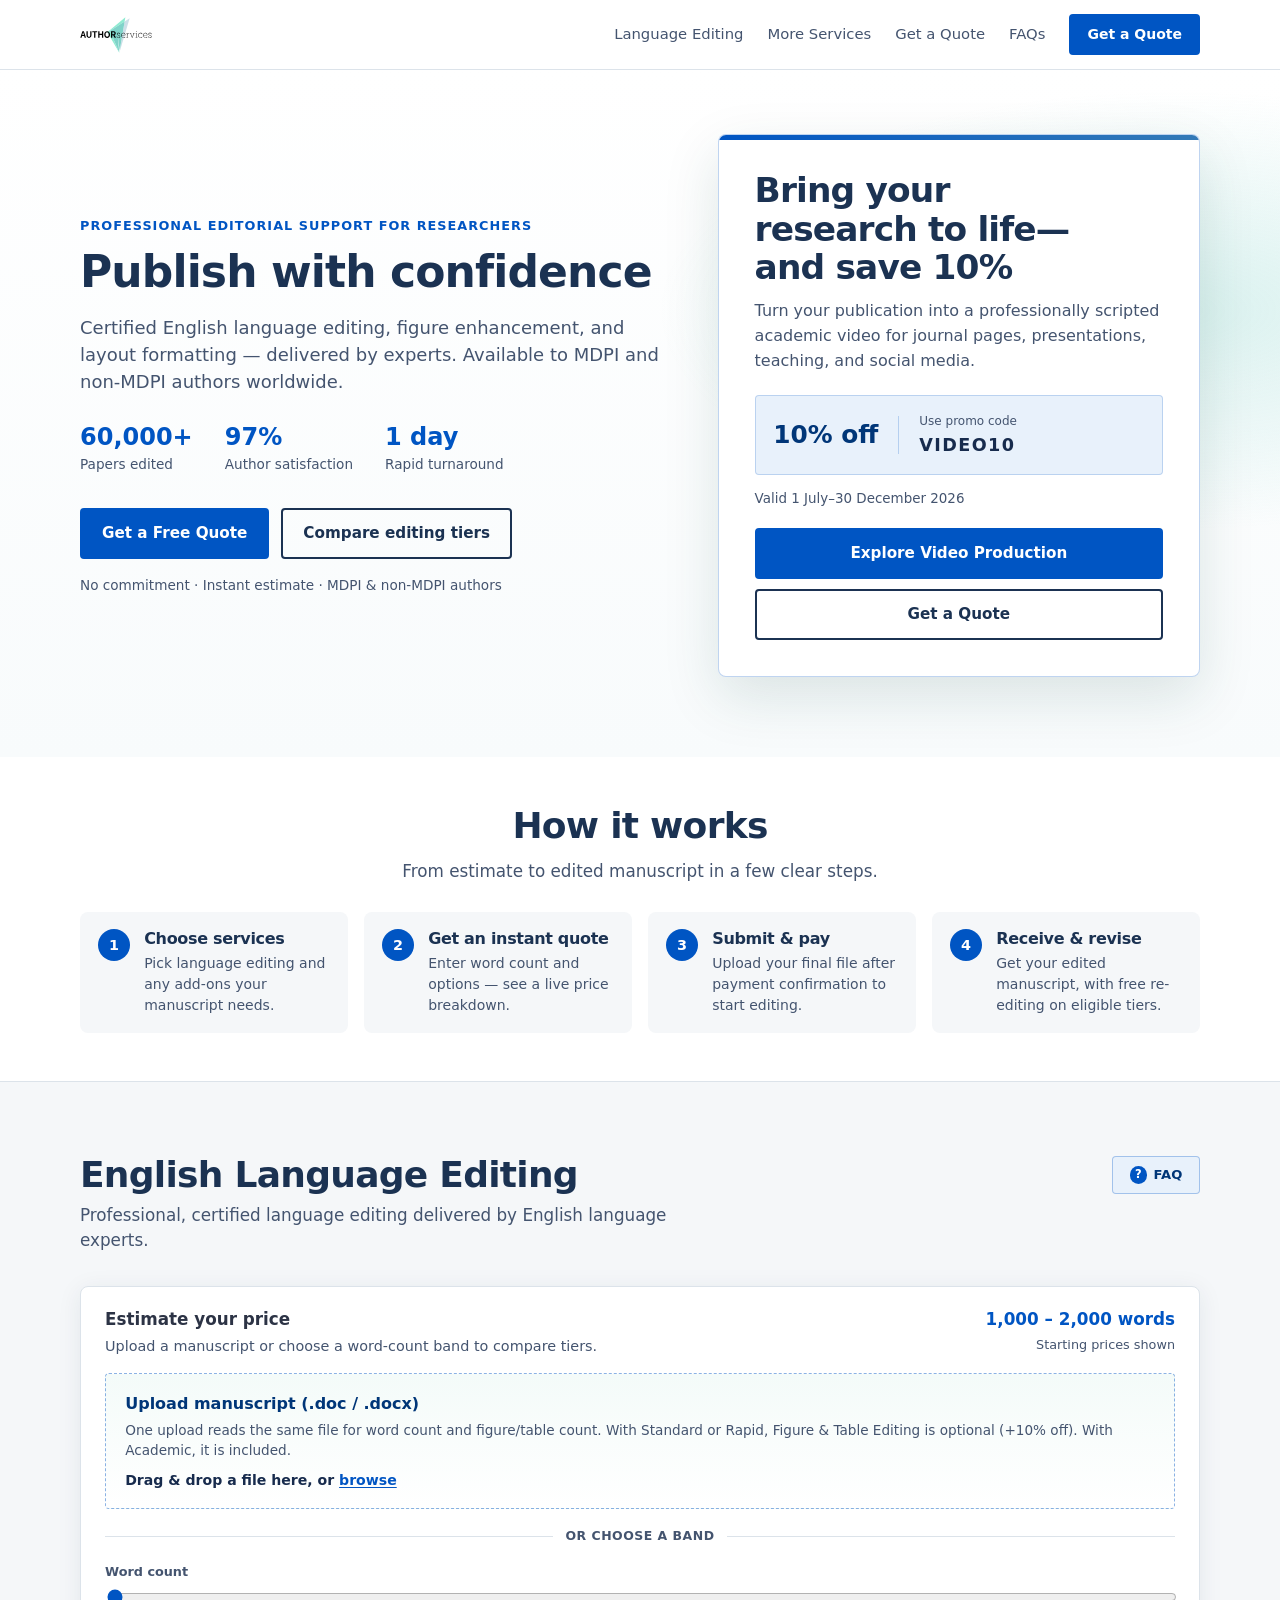
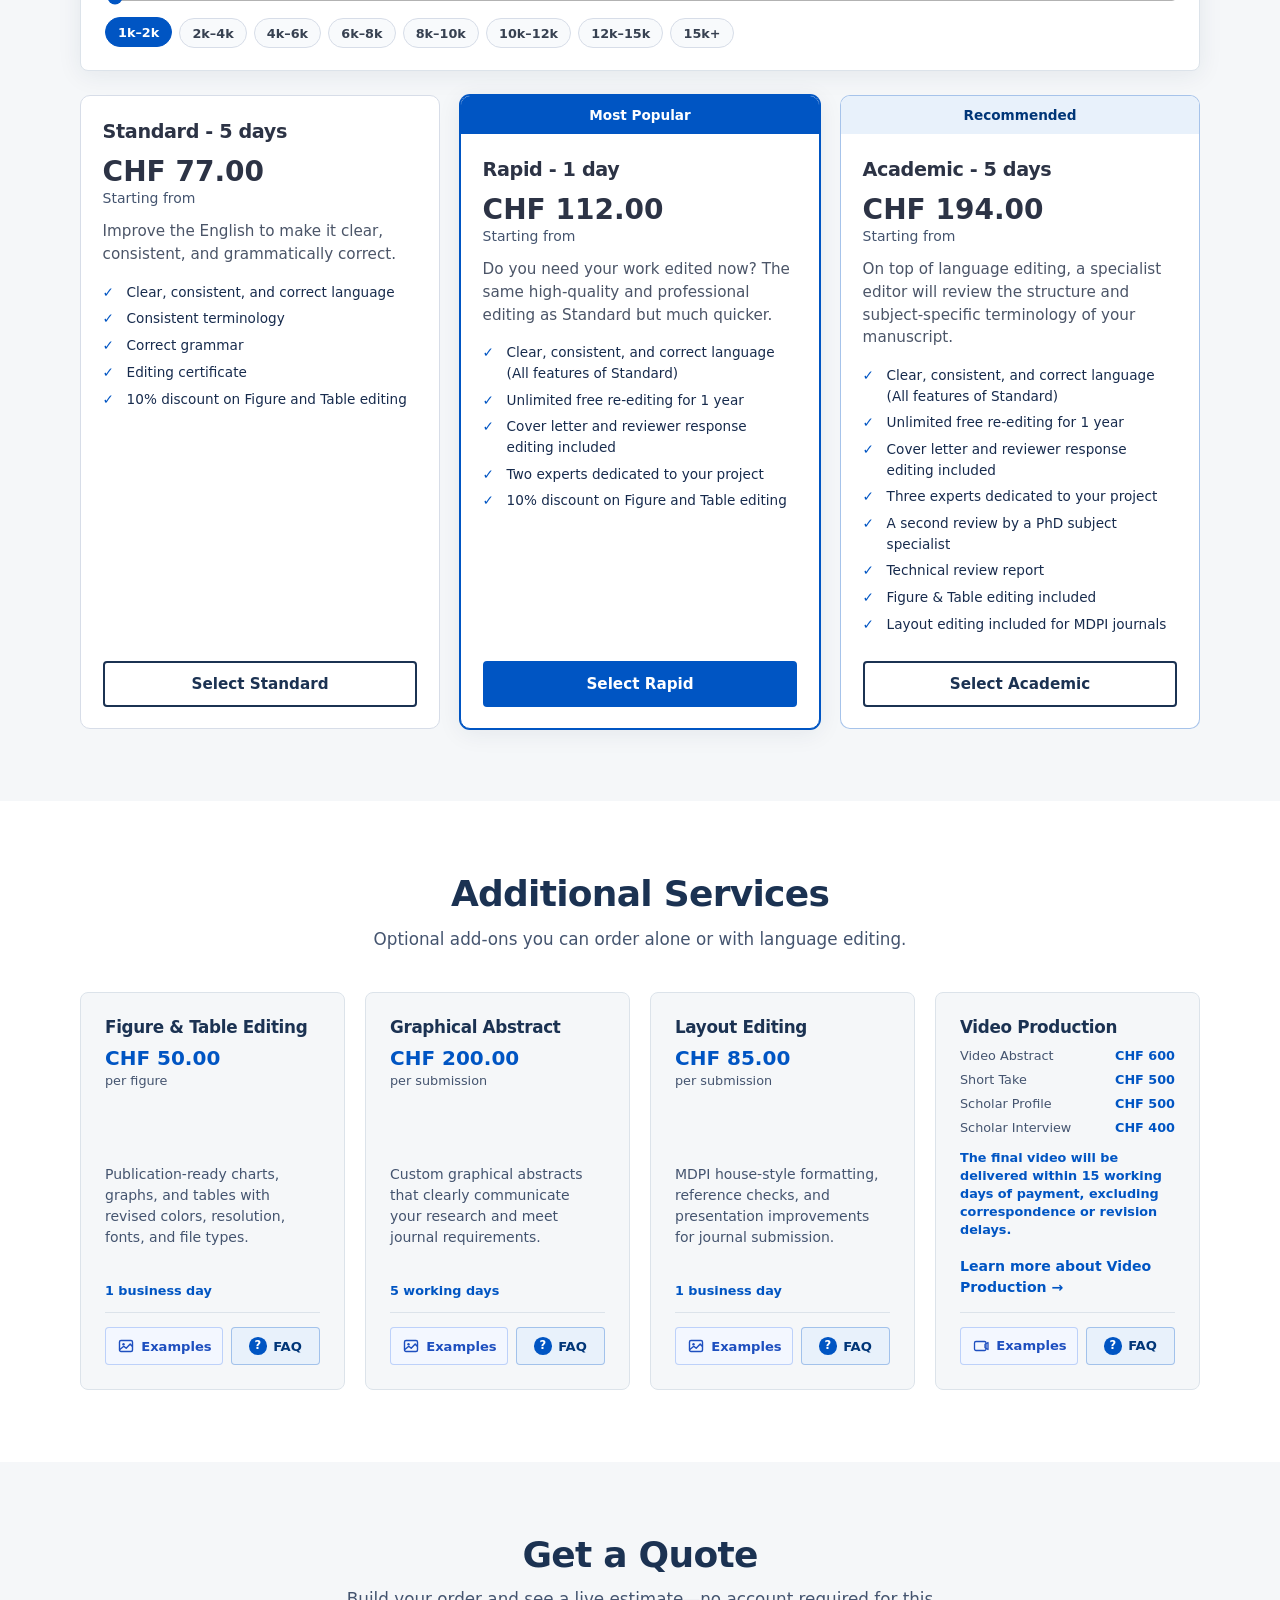
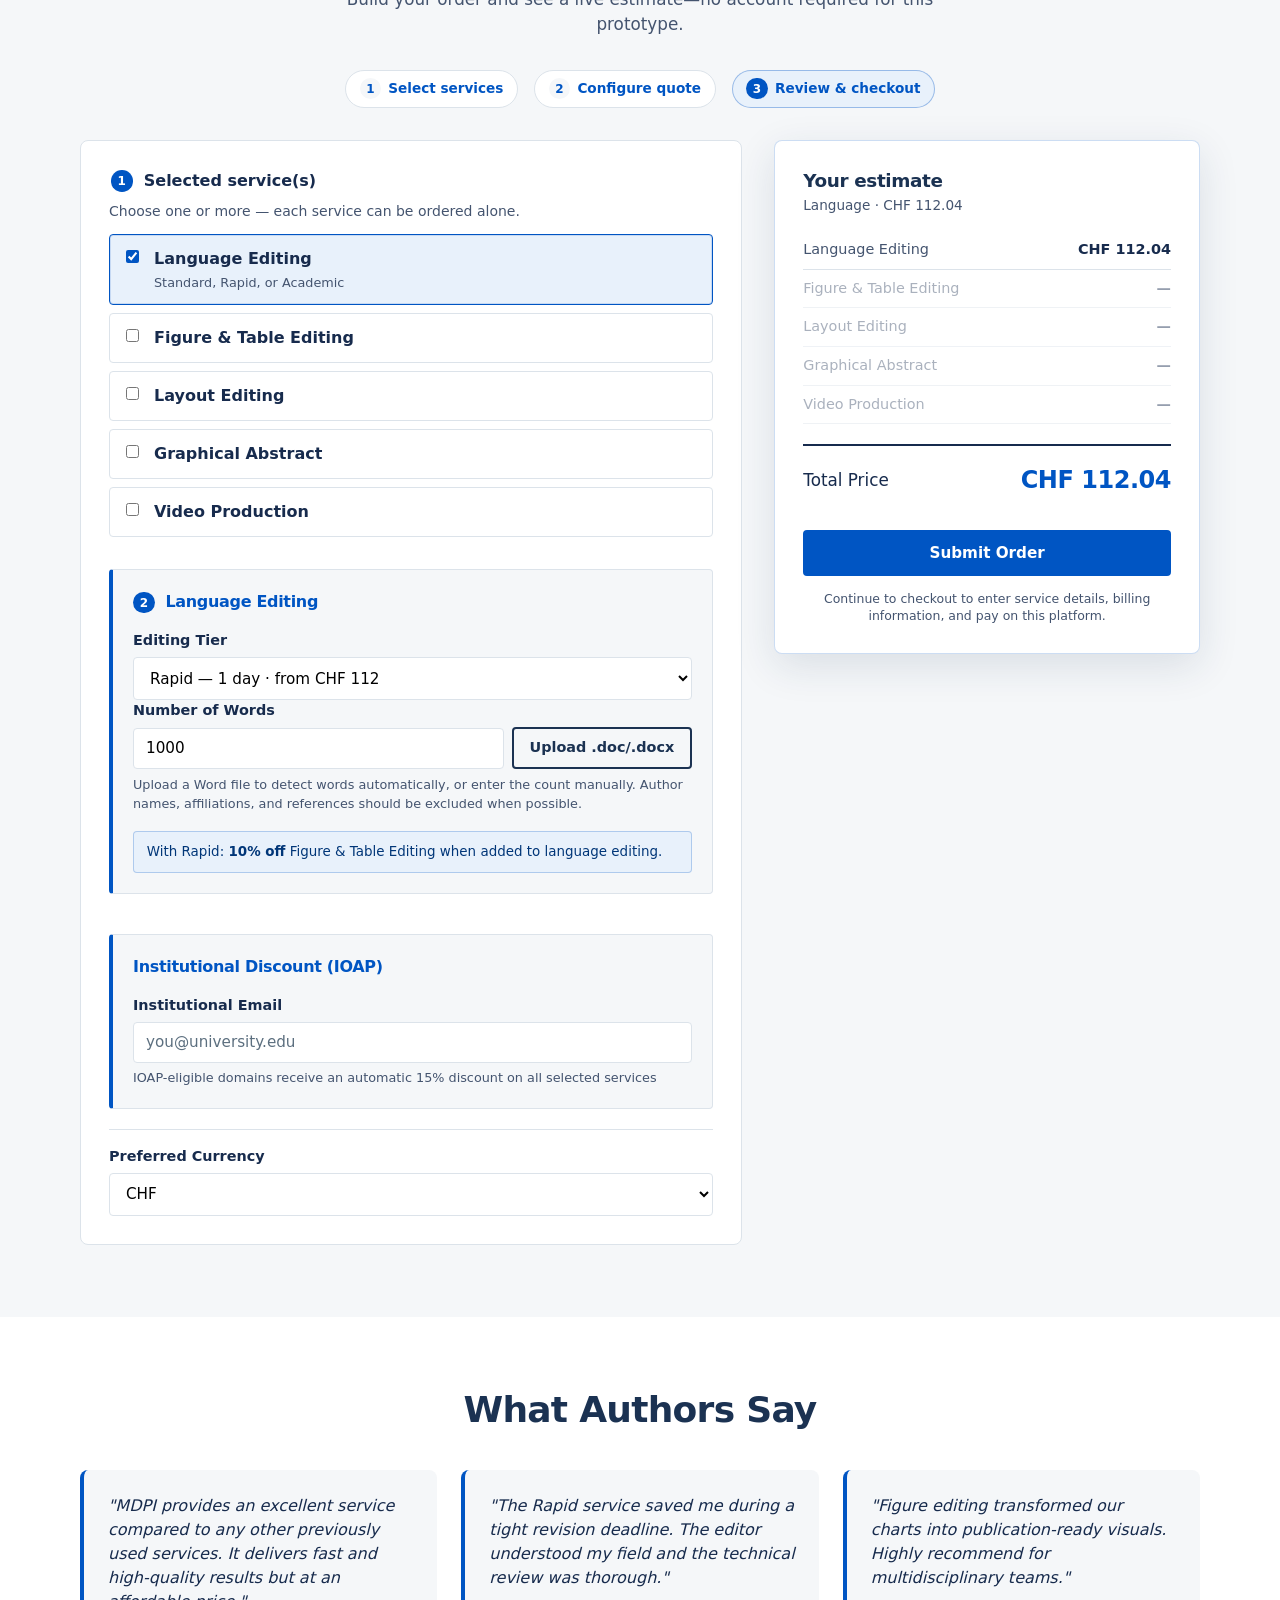
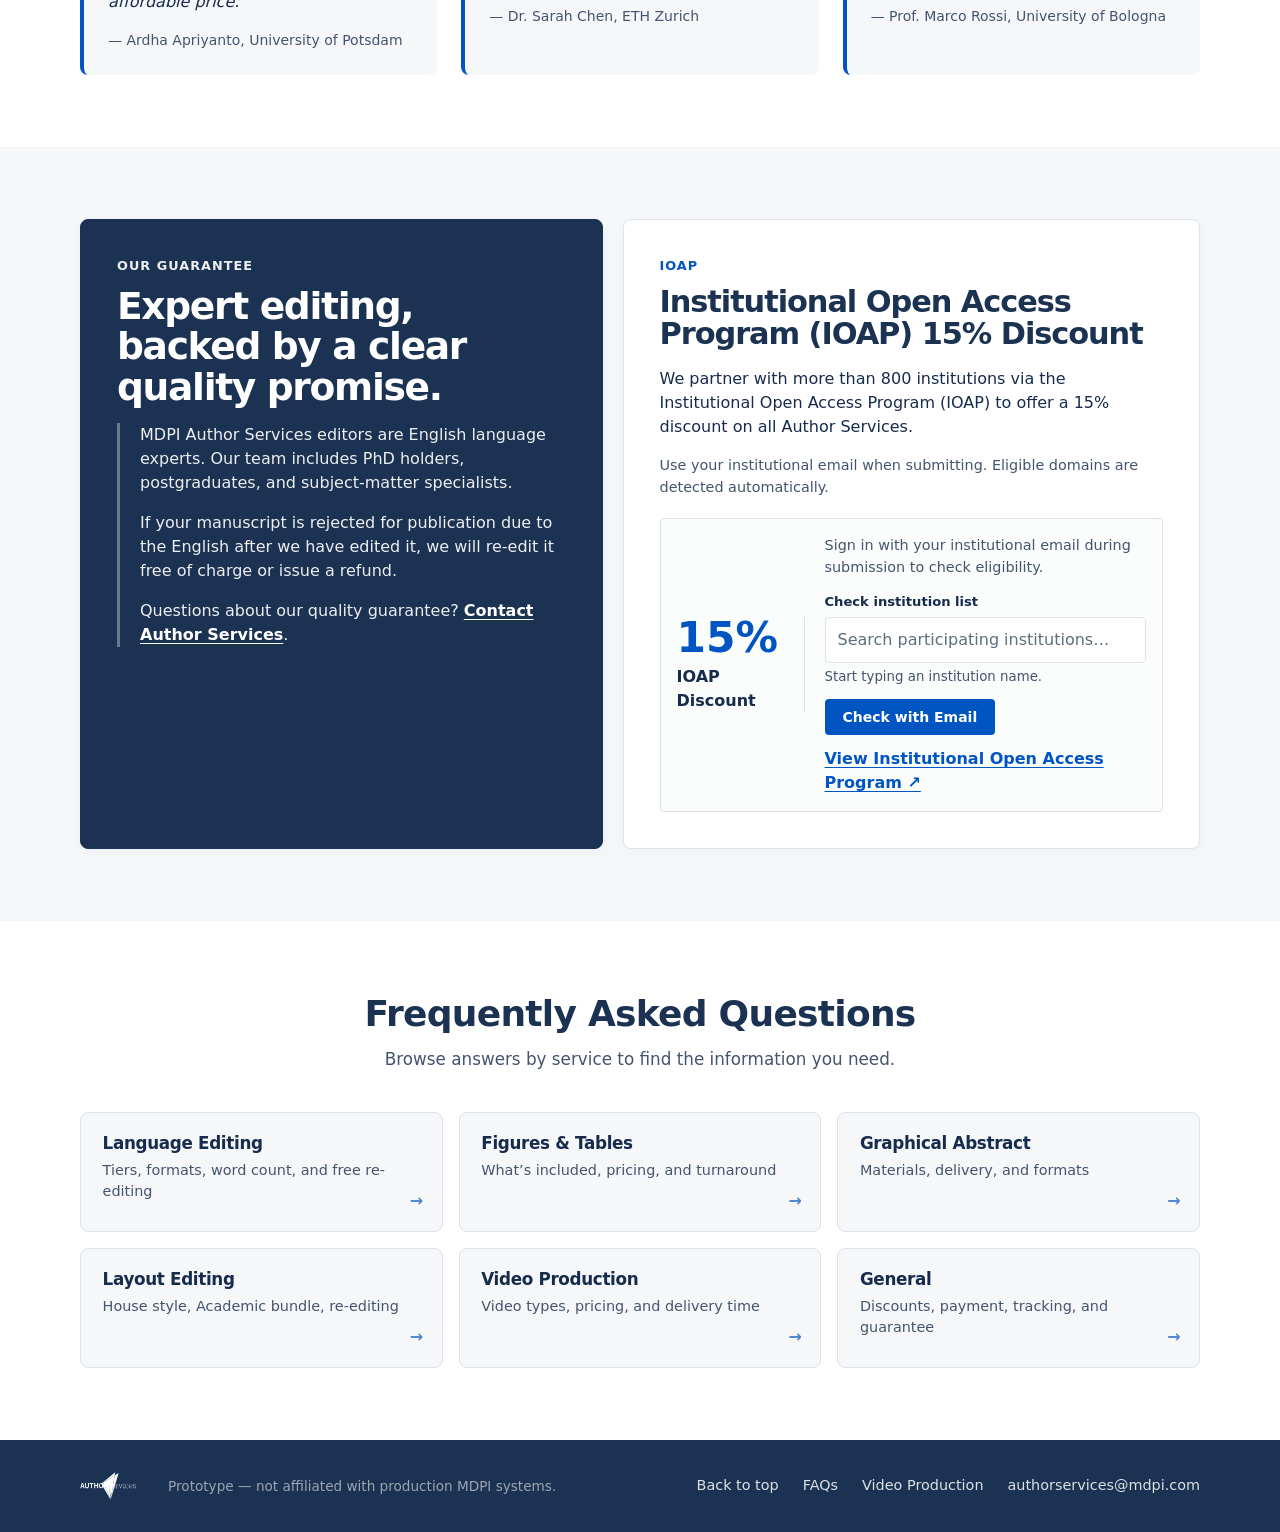
==== checkout.html @ 05d8654e "Add MDPI Author Services static prototype for team review. Includes quote calculator, checkout flow," ====
<!DOCTYPE html>
<html lang="en">
  <head>
    <meta charset="UTF-8" />
    <meta name="viewport" content="width=device-width, initial-scale=1.0" />
    <title>Checkout | MDPI Author Services</title>
    <link rel="stylesheet" href="fonts.css?v=20260716b" />
    <link rel="stylesheet" href="styles.css?v=20260716b" />
    <link rel="stylesheet" href="ux-enhance.css?v=20260716b" />
    <link rel="stylesheet" href="checkout.css?v=20260716k" />
  </head>
  <body class="checkout-page">
    <a href="#checkout-main" class="skip-link">Skip to checkout content</a>
    <header class="checkout-header">
      <div class="container checkout-header-inner">
        <a href="index.html" class="logo">
          <img
            class="logo-img"
            src="assets/mdpi-authors-services-logo.svg"
            alt="MDPI Author Services"
            width="125"
            height="32"
          />
        </a>
        <a href="index.html#quote" class="checkout-back-link">← Edit quote</a>
      </div>
    </header>

    <div class="checkout-progress-wrap">
      <div class="container">
        <ol class="checkout-progress" id="checkout-progress" aria-label="Checkout progress"></ol>
      </div>
    </div>

    <main class="checkout-main" id="checkout-main">
      <div class="container">
        <div class="checkout-card">
          <p>Loading checkout…</p>
        </div>
      </div>
    </main>

    <footer class="site-footer">
      <div class="container footer-inner">
        <div class="footer-brand">
          <img
            class="logo-img"
            src="assets/mdpi-authors-services-logo.svg"
            alt="MDPI Author Services"
            width="125"
            height="32"
          />
        </div>
        <p class="footer-note">Prototype checkout — payment is simulated for demonstration.</p>
      </div>
    </footer>

    <script src="checkout.js?v=20260716m"></script>
  </body>
</html>
---- fonts.css ----
@font-face {
  font-family: "Suisse Intl";
  font-style: normal;
  font-weight: 300;
  font-display: swap;
  src: url("https://pub.mdpi-res.com/assets/fonts/anniversary25/SuisseIntl-Light.otf")
    format("opentype");
}

@font-face {
  font-family: "Suisse Intl";
  font-style: normal;
  font-weight: 400;
  font-display: swap;
  src: url("https://pub.mdpi-res.com/assets/fonts/anniversary25/SuisseIntl-Regular.otf")
    format("opentype");
}

@font-face {
  font-family: "Suisse Intl";
  font-style: normal;
  font-weight: 500;
  font-display: swap;
  src: url("https://pub.mdpi-res.com/assets/fonts/anniversary25/SuisseIntl-Medium.otf")
    format("opentype");
}

@font-face {
  font-family: "Suisse Intl";
  font-style: normal;
  font-weight: 600;
  font-display: swap;
  src: url("https://pub.mdpi-res.com/assets/fonts/anniversary25/SuisseIntl-SemiBold.otf")
    format("opentype");
}

@font-face {
  font-family: "Suisse Intl";
  font-style: normal;
  font-weight: 700;
  font-display: swap;
  src: url("https://pub.mdpi-res.com/assets/fonts/anniversary25/SuisseIntl-SemiBold.otf")
    format("opentype");
}
---- styles.css ----
:root {
  /* MDPI Author Services — live site aligned */
  --as-primary: #0055c3;
  --as-primary-hover: #004099;
  --as-primary-active: #003678;
  --as-navy: #1b3252;
  --as-navy-muted: #243d5e;
  --as-teal: #409f9f;
  --as-teal-light: #87c9c2;
  --as-teal-pale: #cee0e8;
  --as-surface: #f5f7f9;
  --as-surface-alt: #eef2f6;
  --as-border: #dce3ea;

  /* Decorative accents (hero wave, icons) */
  --as-dark: var(--as-teal);
  --as-mid-cmyk: var(--as-teal-light);
  --as-mid-rgb: #7fd3c9;
  --as-light: var(--as-teal-pale);

  /* Front-End Reference semantic palette */
  --color-text-default: #172b4d;
  --color-text-subtle: #44546f;
  --color-text-subtlest: #5c6f7f;
  --color-text-disabled: #b3b9c4;
  --color-link-bold: var(--as-primary);
  --color-link-bolder: #337ab7;
  --color-link-boldest: var(--as-primary-active);
  --color-accent-bold: var(--as-primary);
  --color-accent-bolder: var(--as-primary-hover);
  --color-accent-boldest: var(--as-primary-active);
  --color-signal-error: #d31c04;
  --color-signal-warning: #d09d00;
  --color-signal-success: #098549;
  --color-signal-info: #2c9acf;

  /* Legacy aliases used throughout the prototype */
  --mdpi-green: var(--as-primary);
  --mdpi-green-dark: var(--as-primary-active);
  --mdpi-green-light: #e8f1fb;
  --mdpi-accent: var(--as-primary);
  --text: var(--color-text-default);
  --text-muted: var(--color-text-subtle);
  --border: var(--as-border);
  --bg: var(--as-surface);
  --white: #ffffff;
  --shadow: 0 4px 24px rgba(27, 50, 82, 0.08);
  --shadow-lg: 0 12px 40px rgba(27, 50, 82, 0.12);
  --radius: 8px;
  --radius-sm: 4px;
  --font: "Suisse Intl", system-ui, -apple-system, "Segoe UI", sans-serif;
  --max-width: 1120px;
}

*,
*::before,
*::after {
  box-sizing: border-box;
}

html {
  scroll-behavior: smooth;
}

body {
  margin: 0;
  font-family: var(--font);
  font-size: 1rem;
  line-height: 1.5;
  font-weight: 400;
  color: var(--text);
  background: var(--white);
  -webkit-font-smoothing: antialiased;
}

h1,
h2,
h3,
h4,
h5,
h6 {
  font-family: var(--font);
  color: var(--as-navy);
  font-weight: 700;
  letter-spacing: -0.02em;
}

h1 {
  font-size: clamp(2.25rem, 4.5vw, 3.75rem);
  line-height: 1.066;
}

h2 {
  font-size: clamp(1.75rem, 3vw, 2.375rem);
  line-height: 1.15;
}

h3 {
  font-size: clamp(1.125rem, 2vw, 1.5rem);
  line-height: 1.25;
  font-weight: 600;
}

img {
  max-width: 100%;
  display: block;
}

a {
  color: var(--color-link-bold);
  text-decoration: none;
}

a:hover {
  color: var(--color-link-boldest);
}

.container {
  width: min(100% - 2rem, var(--max-width));
  margin-inline: auto;
}

/* Header */
.site-header {
  position: sticky;
  top: 0;
  z-index: 100;
  background: rgba(255, 255, 255, 0.95);
  backdrop-filter: blur(8px);
  border-bottom: 1px solid var(--border);
}

.header-inner {
  display: flex;
  align-items: center;
  gap: 1.5rem;
  padding: 0.875rem 0;
}

.logo {
  display: flex;
  align-items: center;
  gap: 0.625rem;
  color: var(--text);
  font-size: 0.95rem;
}

.logo-img {
  display: block;
  height: 2.25rem;
  width: auto;
}

.logo-mark {
  display: none;
}

.logo-text strong {
  color: var(--as-navy);
}

.main-nav {
  display: flex;
  gap: 1.5rem;
  margin-left: auto;
}

.main-nav a {
  color: var(--text-muted);
  font-weight: 500;
  font-size: 0.925rem;
}

.main-nav a:hover {
  color: var(--mdpi-green);
}

.menu-toggle {
  display: none;
  flex-direction: column;
  gap: 5px;
  padding: 0.5rem;
  background: none;
  border: none;
  cursor: pointer;
}

.menu-toggle span {
  display: block;
  width: 22px;
  height: 2px;
  background: var(--text);
  border-radius: 1px;
}

/* Buttons */
.btn {
  display: inline-flex;
  align-items: center;
  justify-content: center;
  gap: 0.5rem;
  padding: 0.75rem 1.25rem;
  font-family: inherit;
  font-size: 0.95rem;
  font-weight: 600;
  border-radius: var(--radius-sm);
  border: 2px solid transparent;
  cursor: pointer;
  transition: background 0.2s, color 0.2s, border-color 0.2s, transform 0.15s;
}

.btn:hover {
  transform: translateY(-1px);
}

.btn-primary {
  background: var(--as-primary);
  border-color: var(--as-primary);
  color: var(--white);
}

.btn-primary:hover {
  background: var(--as-primary-hover);
  border-color: var(--as-primary-hover);
  color: var(--white);
}

.btn-outline {
  background: transparent;
  color: var(--as-navy);
  border-color: var(--as-navy);
}

.btn-outline:hover {
  background: var(--mdpi-green-light);
  border-color: var(--as-primary);
  color: var(--as-primary);
}

.btn-sm {
  padding: 0.5rem 1rem;
  font-size: 0.875rem;
}

.btn-block {
  width: 100%;
}

/* Hero */
.hero {
  background:
    radial-gradient(ellipse 70% 55% at 92% 35%, rgba(127, 211, 201, 0.28), transparent 58%),
    linear-gradient(180deg, var(--white) 0%, #f8fbfc 100%);
  padding: 4rem 0 5rem;
}

.hero-grid {
  display: grid;
  grid-template-columns: 1.1fr 0.9fr;
  gap: 3rem;
  align-items: center;
}

.eyebrow {
  text-transform: uppercase;
  letter-spacing: 0.08em;
  font-size: 0.8rem;
  font-weight: 600;
  color: var(--as-primary);
  margin: 0 0 0.75rem;
}

.hero h1 {
  font-size: clamp(2rem, 4vw, 2.75rem);
  line-height: 1.15;
  margin: 0 0 1rem;
  font-weight: 700;
}

.hero-lead {
  font-size: 1.125rem;
  color: var(--text-muted);
  margin: 0 0 1.75rem;
  max-width: 52ch;
}

.hero-stats {
  display: flex;
  gap: 2rem;
  margin-bottom: 2rem;
}

.stat strong {
  display: block;
  font-size: 1.5rem;
  color: var(--mdpi-green);
  line-height: 1.2;
}

.stat span {
  font-size: 0.85rem;
  color: var(--text-muted);
}

.hero-actions {
  display: flex;
  flex-wrap: wrap;
  gap: 0.75rem;
}

.hero-card {
  position: relative;
  background: var(--white);
  border-radius: var(--radius);
  padding: 2rem;
  box-shadow: var(--shadow-lg);
  border: 1px solid var(--border);
}

.hero-card-badge {
  position: absolute;
  top: -0.75rem;
  right: 1.5rem;
  background: var(--mdpi-green);
  color: var(--white);
  font-size: 0.75rem;
  font-weight: 600;
  padding: 0.35rem 0.75rem;
  border-radius: 999px;
}

.hero-card h3 {
  margin: 0 0 0.75rem;
  font-size: 1.35rem;
}

.hero-card p {
  color: var(--text-muted);
  margin: 0 0 1rem;
}

/* Sections */
.section {
  padding: 4.5rem 0;
}

.section-header {
  text-align: center;
  max-width: 640px;
  margin: 0 auto 2.5rem;
}

.section-header h2 {
  font-size: clamp(1.75rem, 3vw, 2.25rem);
  margin: 0 0 0.75rem;
}

.section-header p {
  color: var(--text-muted);
  margin: 0;
  font-size: 1.05rem;
}

.services-section {
  background: var(--as-surface);
}

.addon-section {
  background: var(--white);
}

.journey-section {
  background: var(--white);
}

/* Shared word-count price guide */
.word-count-control {
  background: var(--white);
  border: 1px solid var(--border);
  border-radius: var(--radius);
  padding: 1.25rem 1.5rem 1.35rem;
  margin-bottom: 1.5rem;
  box-shadow: var(--shadow);
}

.word-count-control-header {
  display: flex;
  justify-content: space-between;
  gap: 1rem;
  align-items: flex-start;
  margin-bottom: 1rem;
}

.word-count-label {
  margin: 0;
  font-weight: 700;
  font-size: 1.05rem;
  color: #2c3345;
}

.word-count-help {
  margin: 0.25rem 0 0;
  font-size: 0.9rem;
  color: var(--text-muted);
}

.word-count-readout {
  text-align: right;
  flex-shrink: 0;
}

.word-count-readout strong {
  display: block;
  font-size: 1.05rem;
  color: #2f6fed;
}

.word-count-readout span {
  font-size: 0.8rem;
  color: var(--text-muted);
}

.word-count-slider-label {
  display: block;
  font-size: 0.8rem;
  font-weight: 600;
  color: var(--text-muted);
  margin-bottom: 0.85rem;
}

.word-count-slider-label input[type="range"] {
  display: block;
  width: 100%;
  margin-top: 0.5rem;
  accent-color: #2f6fed;
  cursor: pointer;
}

.manuscript-upload {
  position: relative;
  margin: 0 0 1.1rem;
  padding: 1.1rem 1.2rem;
  border: 1.5px dashed rgba(0, 85, 195, 0.45);
  border-radius: var(--radius-sm);
  background: linear-gradient(180deg, #f4fbf9 0%, var(--white) 100%);
  cursor: pointer;
  transition: border-color 0.15s, background 0.15s, box-shadow 0.15s;
}

.manuscript-upload:hover,
.manuscript-upload:focus-visible,
.manuscript-upload.is-dragover {
  border-color: var(--mdpi-green);
  background: var(--mdpi-green-light);
  box-shadow: inset 0 0 0 1px rgba(0, 85, 195, 0.12);
  outline: none;
}

.manuscript-upload.is-loading {
  pointer-events: none;
  opacity: 0.75;
}

.manuscript-file-input {
  position: absolute;
  width: 1px;
  height: 1px;
  padding: 0;
  margin: -1px;
  overflow: hidden;
  clip: rect(0, 0, 0, 0);
  white-space: nowrap;
  border: 0;
}

.manuscript-upload-title {
  margin: 0 0 0.25rem;
  font-weight: 700;
  color: var(--mdpi-green-dark);
}

.manuscript-upload-help {
  margin: 0 0 0.55rem;
  font-size: 0.85rem;
  color: var(--text-muted);
}

.manuscript-upload-status {
  margin: 0;
  font-size: 0.88rem;
  font-weight: 600;
  color: var(--text);
}

.manuscript-browse {
  color: var(--mdpi-green);
  text-decoration: underline;
  text-underline-offset: 2px;
}

.manuscript-upload-status.is-success {
  color: var(--mdpi-green-dark);
}

.manuscript-upload-status.is-error {
  color: var(--color-signal-error);
}

.manuscript-detection {
  margin-top: 1rem;
  padding-top: 1rem;
  border-top: 1px solid rgba(0, 85, 195, 0.18);
}

.detection-grid {
  display: grid;
  grid-template-columns: repeat(3, minmax(0, 1fr));
  gap: 0.65rem;
  margin-bottom: 0.85rem;
}

.detection-stat {
  display: flex;
  flex-direction: column;
  gap: 0.15rem;
  padding: 0.65rem 0.75rem;
  border-radius: var(--radius-sm);
  background: var(--white);
  border: 1px solid var(--border);
  text-align: center;
}

.detection-stat strong {
  font-size: 1.2rem;
  color: var(--mdpi-green-dark);
  line-height: 1.2;
}

.detection-stat span {
  font-size: 0.75rem;
  font-weight: 600;
  color: var(--text-muted);
  text-transform: uppercase;
  letter-spacing: 0.03em;
}

.detection-figure-offer {
  display: flex;
  flex-wrap: wrap;
  align-items: center;
  justify-content: space-between;
  gap: 0.75rem 1rem;
  padding: 0.85rem 1rem;
  border-radius: var(--radius-sm);
  border: 1px solid rgba(0, 85, 195, 0.28);
  background: var(--white);
}

.detection-figure-offer.is-disabled {
  opacity: 0.72;
}

.detection-figure-offer.is-included {
  border-color: rgba(0, 85, 195, 0.45);
  background: #f3faf8;
}

.detection-figure-title {
  margin: 0 0 0.2rem;
  font-size: 0.92rem;
  font-weight: 700;
  color: var(--text);
  display: flex;
  align-items: center;
  gap: 0.45rem;
  flex-wrap: wrap;
}

.detection-badge {
  display: inline-flex;
  align-items: center;
  padding: 0.12rem 0.45rem;
  border-radius: 999px;
  background: var(--bg);
  border: 1px solid var(--border);
  color: var(--text-muted);
  font-size: 0.68rem;
  font-weight: 700;
  letter-spacing: 0.03em;
  text-transform: uppercase;
}

.detection-badge.is-included {
  background: var(--mdpi-green-light);
  border-color: rgba(0, 85, 195, 0.35);
  color: var(--mdpi-green-dark);
}

.detection-included-note {
  margin: 0;
  padding: 0.45rem 0.7rem;
  border-radius: var(--radius-sm);
  background: var(--mdpi-green-light);
  border: 1px solid rgba(0, 85, 195, 0.35);
  color: var(--mdpi-green-dark);
  font-size: 0.85rem;
  font-weight: 700;
}

.detection-figure-price {
  margin: 0;
  font-size: 0.85rem;
  color: var(--text-muted);
}

.detection-figure-price strong {
  color: var(--mdpi-green-dark);
}

.detection-include {
  display: inline-flex;
  align-items: center;
  gap: 0.45rem;
  margin: 0;
  padding: 0.45rem 0.7rem;
  border-radius: var(--radius-sm);
  border: 1px solid rgba(0, 85, 195, 0.35);
  background: var(--mdpi-green-light);
  font-size: 0.85rem;
  font-weight: 700;
  color: var(--mdpi-green-dark);
  cursor: pointer;
  user-select: none;
}

.detection-include:has(input:disabled) {
  opacity: 0.55;
  cursor: not-allowed;
}

.detection-include input {
  width: 1rem;
  height: 1rem;
  accent-color: var(--mdpi-green);
}

.word-count-divider {
  display: flex;
  align-items: center;
  gap: 0.75rem;
  margin: 0 0 1rem;
  color: var(--text-muted);
  font-size: 0.78rem;
  font-weight: 600;
  text-transform: uppercase;
  letter-spacing: 0.04em;
}

.word-count-divider::before,
.word-count-divider::after {
  content: "";
  flex: 1;
  height: 1px;
  background: var(--border);
}

.words-field-row {
  display: flex;
  flex-wrap: wrap;
  gap: 0.5rem;
  align-items: center;
}

.words-field-row input[type="number"] {
  flex: 1 1 10rem;
  min-width: 0;
}

.words-upload-btn {
  flex: 0 0 auto;
  cursor: pointer;
  margin: 0;
}

.language-figure-perk {
  margin: 0.75rem 0 0;
  padding: 0.65rem 0.8rem;
  border-radius: var(--radius-sm);
  background: var(--mdpi-green-light);
  border: 1px solid rgba(0, 85, 195, 0.25);
  color: var(--mdpi-green-dark);
  font-size: 0.84rem;
  line-height: 1.45;
}

.academic-recommendation {
  display: flex;
  align-items: center;
  justify-content: space-between;
  gap: 1rem;
  margin-top: 0.75rem;
  padding: 0.9rem 1rem;
  border: 1px solid var(--color-signal-warning);
  border-left: 4px solid var(--color-signal-warning);
  border-radius: var(--radius-sm);
  background: color-mix(in srgb, var(--color-signal-warning) 10%, var(--white));
}

.academic-recommendation-copy {
  min-width: 0;
}

.recommendation-badge {
  display: inline-flex;
  margin-bottom: 0.35rem;
  padding: 0.15rem 0.5rem;
  border-radius: 999px;
  background: var(--color-signal-warning);
  color: var(--color-text-default);
  font-size: 0.68rem;
  font-weight: 800;
  letter-spacing: 0.04em;
  text-transform: uppercase;
}

.academic-recommendation-copy > strong {
  display: block;
  color: var(--text);
  font-size: 0.95rem;
}

.academic-recommendation-copy p {
  margin: 0.25rem 0 0;
  color: var(--text-muted);
  font-size: 0.84rem;
  line-height: 1.45;
}

.academic-recommendation .btn {
  flex-shrink: 0;
}

@media (max-width: 640px) {
  .academic-recommendation {
    align-items: stretch;
    flex-direction: column;
  }
}

.layout-included-banner {
  margin: 0 0 0.9rem;
  padding: 0.65rem 0.8rem;
  border-radius: var(--radius-sm);
  background: var(--mdpi-green-light);
  border: 1px solid rgba(0, 85, 195, 0.3);
  color: var(--mdpi-green-dark);
  font-size: 0.88rem;
  font-weight: 700;
}

.layout-selected-row {
  margin-bottom: 0.9rem;
}

.included-services-grid {
  display: grid;
  grid-template-columns: repeat(2, minmax(0, 1fr));
  gap: 1rem;
  align-items: start;
  margin-bottom: 1.25rem;
}

.included-services-grid .service-panel {
  min-width: 0;
  margin-bottom: 0;
}

.included-services-grid:has(#panel-layout.hidden),
.included-services-grid:has(#panel-figures.hidden) {
  grid-template-columns: minmax(0, 1fr);
}

.included-services-grid:has(#panel-layout.hidden) #panel-figures:not(.hidden),
.included-services-grid:has(#panel-figures.hidden) #panel-layout:not(.hidden) {
  grid-column: 1 / -1;
}

@media (max-width: 760px) {
  .included-services-grid {
    grid-template-columns: 1fr;
  }
}

.checkbox-card.is-included-selected {
  border-color: var(--mdpi-green);
  background: var(--mdpi-green-light);
  box-shadow: inset 0 0 0 1px rgba(0, 85, 195, 0.15);
}

.checkbox-card.is-included-selected input:disabled {
  accent-color: var(--mdpi-green);
}

.figure-opt-in {
  display: flex;
  align-items: flex-start;
  gap: 0.65rem;
  margin: 0 0 0.9rem;
  padding: 0.75rem 0.85rem;
  border: 1px solid rgba(0, 85, 195, 0.28);
  border-radius: var(--radius-sm);
  background: var(--white);
  cursor: pointer;
}

.figure-opt-in input {
  margin-top: 0.2rem;
  width: 1.05rem;
  height: 1.05rem;
  accent-color: var(--mdpi-green);
  flex-shrink: 0;
}

.figure-opt-in span {
  display: flex;
  flex-direction: column;
  gap: 0.2rem;
  font-size: 0.92rem;
  font-weight: 700;
  color: var(--text);
}

.figure-opt-in small {
  font-size: 0.8rem;
  font-weight: 500;
  color: var(--text-muted);
}

.figure-opt-in.is-locked {
  background: var(--mdpi-green-light);
  cursor: default;
}

.figure-opt-in.is-selective {
  border-style: dashed;
  border-width: 1.5px;
  cursor: pointer;
}

.figure-opt-in.is-selective input {
  pointer-events: auto;
  cursor: pointer;
}

.figure-opt-in.is-selective:has(input:checked) {
  border-style: solid;
  background: var(--mdpi-green-light);
}

.figure-opt-in.is-selective:has(input:disabled) {
  cursor: default;
}

#panel-figures:has(.figure-opt-in.is-selective input:not(:checked)) .service-panel-title {
  margin-bottom: 0.65rem;
}

#figures-detection-hint {
  display: block;
  color: var(--mdpi-green-dark);
  font-weight: 600;
}

.word-count-bands {
  display: flex;
  flex-wrap: wrap;
  gap: 0.45rem;
}

.word-count-band {
  border: 1px solid #d7dde8;
  background: #f8fafc;
  color: #374151;
  border-radius: 999px;
  padding: 0.4rem 0.75rem;
  font-family: inherit;
  font-size: 0.8rem;
  font-weight: 600;
  cursor: pointer;
  transition: background 0.15s, border-color 0.15s, color 0.15s, transform 0.15s;
}

.word-count-band:hover {
  border-color: #9ec0f7;
  background: #eef4ff;
}

.word-count-band.is-active {
  background: #2f6fed;
  border-color: #2f6fed;
  color: var(--white);
  transform: translateY(-1px);
}

.card-price .card-price-caption {
  transition: color 0.15s;
}

.card-price-amount {
  transition: transform 0.2s ease, color 0.2s ease;
}

.card-price-amount.is-updating {
  transform: scale(1.04);
  color: #2f6fed;
}

/* Tier cards */
.tier-grid {
  display: grid;
  grid-template-columns: repeat(3, 1fr);
  gap: 1.25rem;
  align-items: stretch;
}

.tier-card {
  display: flex;
  flex-direction: column;
  background: var(--white);
  border: 1px solid #d7dde8;
  border-radius: 10px;
  overflow: hidden;
  transition: box-shadow 0.2s;
}

.tier-card:hover {
  box-shadow: var(--shadow);
}

.tier-featured {
  border-color: #2f6fed;
  box-shadow: 0 0 0 1px #2f6fed;
}

.tier-recommended {
  border-color: #9ec0f7;
}

.tier-banner {
  background: #2f6fed;
  color: var(--white);
  text-align: center;
  font-size: 0.85rem;
  font-weight: 600;
  padding: 0.55rem 0.75rem;
}

.tier-banner-recommended {
  background: #dce9fb;
  color: #2f6fed;
}

.tier-card-body {
  display: flex;
  flex-direction: column;
  flex: 1;
  padding: 1.5rem 1.35rem 1.35rem;
}

.tier-card h3 {
  margin: 0 0 0.75rem;
  font-size: 1.2rem;
  color: #2c3345;
}

.card-price {
  display: flex;
  flex-direction: column;
  align-items: flex-start;
  gap: 0.15rem;
  margin: 0 0 0.85rem;
  line-height: 1.15;
}

.card-price-amount {
  font-size: 1.75rem;
  font-weight: 700;
  color: #2c3345;
}

.card-price small {
  font-size: 0.875rem;
  font-weight: 400;
  color: var(--text-muted);
}

.card-price-hero .card-price-amount {
  font-size: 1.5rem;
  color: var(--mdpi-green);
}

.tier-tagline {
  color: #4b5568;
  font-size: 0.95rem;
  margin: 0 0 1rem;
  min-height: 0;
}

.tier-card .check-list {
  margin: 0 0 1.25rem;
  flex: 1;
}

.tier-card .check-list li {
  font-size: 0.85rem;
}

.tier-card .select-tier {
  margin-top: auto;
}

@media (max-width: 720px) {
  .word-count-control-header {
    flex-direction: column;
  }

  .word-count-readout {
    text-align: left;
  }
}

.check-list {
  list-style: none;
  padding: 0;
  margin: 0 0 1rem;
}

.check-list li {
  position: relative;
  padding-left: 1.5rem;
  margin-bottom: 0.4rem;
  font-size: 0.9rem;
}

.check-list li::before {
  content: "✓";
  position: absolute;
  left: 0;
  color: var(--mdpi-green);
  font-weight: 700;
}

/* Addon cards */
.addon-grid {
  display: grid;
  grid-template-columns: repeat(4, 1fr);
  gap: 1.25rem;
}

.addon-card {
  display: flex;
  flex-direction: column;
  background: var(--bg);
  border: 1px solid var(--border);
  border-radius: var(--radius);
  padding: 1.5rem;
  transition: border-color 0.2s, background 0.2s, box-shadow 0.2s;
}

.addon-card:hover {
  border-color: var(--mdpi-accent);
  background: var(--mdpi-green-light);
  box-shadow: var(--shadow);
}

.addon-card h3 {
  margin: 0 0 0.5rem;
  font-size: 1.05rem;
}

.addon-card-price {
  margin: 0 0 0.65rem;
}

.addon-card-price strong {
  display: block;
  font-size: 1.25rem;
  color: var(--mdpi-green);
  line-height: 1.2;
}

.addon-card-price small {
  color: var(--text-muted);
  font-size: 0.8rem;
}

.addon-price-list {
  list-style: none;
  margin: 0 0 0.75rem;
  padding: 0;
  display: flex;
  flex-direction: column;
  gap: 0.3rem;
}

.addon-price-list li {
  display: flex;
  justify-content: space-between;
  gap: 0.5rem;
  font-size: 0.8rem;
  color: var(--text-muted);
}

.addon-price-list strong {
  color: var(--mdpi-green);
  font-weight: 700;
  white-space: nowrap;
}

.addon-card > p {
  margin: 0 0 0.75rem;
  font-size: 0.875rem;
  color: var(--text-muted);
  flex: 1;
}

.addon-meta {
  display: block;
  font-size: 0.8rem;
  font-weight: 600;
  color: var(--mdpi-green);
  margin-bottom: 0.75rem;
  line-height: 1.4;
}

.addon-primary-link {
  display: inline-block;
  margin: 0.35rem 0 0.85rem;
  font-size: 0.88rem;
  font-weight: 700;
  color: var(--mdpi-green);
}

.addon-primary-link:hover {
  color: var(--mdpi-green-dark);
}

/* Examples / FAQ resource controls */
.resource-toolstrip {
  display: grid;
  grid-template-columns: 1fr 1fr;
  gap: 0.5rem;
  margin-top: auto;
  padding-top: 0.9rem;
  border-top: 1px solid var(--border);
}

.resource-chip {
  display: inline-flex;
  align-items: center;
  justify-content: center;
  gap: 0.4rem;
  min-height: 2.35rem;
  padding: 0.45rem 0.65rem;
  border-radius: var(--radius-sm);
  border: 1px solid var(--border);
  background: var(--white);
  color: var(--text);
  font-family: inherit;
  font-size: 0.82rem;
  font-weight: 700;
  line-height: 1;
  text-decoration: none;
  cursor: pointer;
  transition: background 0.15s, border-color 0.15s, color 0.15s, transform 0.15s;
}

.resource-chip:hover {
  transform: translateY(-1px);
  color: var(--text);
}

.resource-chip-icon {
  display: inline-grid;
  place-items: center;
  width: 1.15rem;
  height: 1.15rem;
  flex-shrink: 0;
}

.resource-chip-examples {
  border-color: rgba(47, 111, 237, 0.28);
  background: #f3f7ff;
  color: #1e4fbf;
}

.resource-chip-examples:hover {
  border-color: #2f6fed;
  background: #e8f0ff;
  color: #1e4fbf;
}

.resource-chip-faq {
  border-color: rgba(0, 85, 195, 0.3);
  background: var(--mdpi-green-light);
  color: var(--mdpi-green-dark);
}

.resource-chip-faq:hover {
  border-color: var(--mdpi-green);
  background: #d9efe9;
  color: var(--mdpi-green-dark);
}

.resource-chip-faq .resource-chip-icon {
  width: 1.1rem;
  height: 1.1rem;
  border-radius: 50%;
  background: var(--mdpi-green);
  color: var(--white);
  font-size: 0.72rem;
  font-weight: 700;
}

.section-header-with-action {
  display: flex;
  align-items: flex-start;
  justify-content: space-between;
  gap: 1rem 1.5rem;
  text-align: left;
  max-width: none;
  margin-bottom: 2rem;
}

.section-header-copy {
  max-width: 640px;
}

.section-header-copy h2 {
  margin: 0 0 0.5rem;
}

.section-header-copy p {
  margin: 0;
  color: var(--text-muted);
  font-size: 1.05rem;
}

.service-faq-chip {
  flex-shrink: 0;
  min-width: 5.5rem;
  margin-top: 0.15rem;
}

@media (max-width: 640px) {
  .section-header-with-action {
    flex-direction: column;
    align-items: stretch;
  }

  .service-faq-chip {
    align-self: flex-start;
  }
}

/* keep class for JS selectors on example buttons */
.link-examples {
  cursor: pointer;
}

/* Example modal */
.example-modal {
  position: fixed;
  inset: 0;
  z-index: 300;
  display: grid;
  place-items: center;
  padding: 1rem;
}

.example-modal.hidden {
  display: none;
}

.example-modal-backdrop {
  position: absolute;
  inset: 0;
  background: rgba(17, 24, 39, 0.65);
  backdrop-filter: blur(2px);
}

.example-modal-dialog {
  position: relative;
  width: min(960px, 100%);
  max-height: min(90vh, 820px);
  background: var(--white);
  border-radius: 12px;
  box-shadow: var(--shadow-lg);
  display: flex;
  flex-direction: column;
  overflow: hidden;
}

.example-modal-header {
  display: flex;
  align-items: center;
  justify-content: space-between;
  gap: 1rem;
  padding: 0.9rem 1rem;
  border-bottom: 1px solid var(--border);
}

.example-modal-header h3 {
  margin: 0;
  font-size: 1.1rem;
  color: #1e3a6e;
}

.example-modal-actions {
  display: flex;
  align-items: center;
  gap: 0.4rem;
}

.example-modal-actions .btn-sm {
  min-width: 2.25rem;
  padding: 0.35rem 0.6rem;
}

#example-zoom-label {
  min-width: 3.25rem;
  text-align: center;
  font-size: 0.85rem;
  font-weight: 600;
  color: var(--text-muted);
}

.example-modal-close {
  margin-left: 0.35rem;
  width: 2.25rem;
  height: 2.25rem;
  border: 1px solid var(--border);
  border-radius: var(--radius-sm);
  background: var(--white);
  font-size: 1.35rem;
  line-height: 1;
  cursor: pointer;
  color: #2c3345;
}

.example-modal-close:hover {
  background: var(--bg);
}

.example-modal-stage {
  position: relative;
  flex: 1;
  min-height: 360px;
  overflow: hidden;
  background: #111827;
  cursor: grab;
}

.example-modal-stage.is-dragging {
  cursor: grabbing;
}

.example-modal-canvas {
  width: 100%;
  height: 100%;
  min-height: 360px;
  display: grid;
  place-items: center;
  transform-origin: center center;
  transition: transform 0.12s ease-out;
  will-change: transform;
  touch-action: none;
}

.example-modal-canvas img {
  max-width: 100%;
  max-height: min(62vh, 560px);
  object-fit: contain;
  user-select: none;
  pointer-events: none;
}

.example-nav {
  position: absolute;
  top: 50%;
  z-index: 2;
  transform: translateY(-50%);
  width: 2.5rem;
  height: 2.5rem;
  border: none;
  border-radius: 999px;
  background: rgba(255, 255, 255, 0.92);
  color: #1e3a6e;
  font-size: 1.75rem;
  line-height: 1;
  cursor: pointer;
  box-shadow: 0 4px 16px rgba(0, 0, 0, 0.25);
}

.example-nav:hover {
  background: #fff;
}

.example-nav-prev {
  left: 0.75rem;
}

.example-nav-next {
  right: 0.75rem;
}

.example-modal-footer {
  display: flex;
  justify-content: space-between;
  align-items: center;
  gap: 1rem;
  padding: 0.7rem 1rem;
  border-top: 1px solid var(--border);
  background: #f8fafc;
}

.example-modal-hint,
.example-modal-count {
  margin: 0;
  font-size: 0.8rem;
  color: var(--text-muted);
}

.example-modal-count {
  font-weight: 600;
  color: #2f6fed;
  white-space: nowrap;
}

/* Video examples modal (paper-server style) */
.video-example-dialog {
  width: min(920px, 100%);
  max-height: min(88vh, 720px);
}

.video-example-header {
  justify-content: space-between;
}

.video-example-header .example-modal-close {
  margin-left: 0;
}

.video-example-body {
  display: grid;
  grid-template-columns: 220px 1fr;
  min-height: 420px;
  background: #fff;
}

.video-example-sidebar {
  display: flex;
  flex-direction: column;
  gap: 0.65rem;
  padding: 1rem;
  border-right: 1px solid var(--border);
  background: #fafbfc;
}

.video-type-card {
  display: flex;
  flex-direction: column;
  align-items: flex-start;
  gap: 0.25rem;
  width: 100%;
  padding: 0.85rem 0.9rem;
  border: 1px solid #d7dde8;
  border-radius: 10px;
  background: #fff;
  text-align: left;
  cursor: pointer;
  font-family: inherit;
  transition: border-color 0.15s, box-shadow 0.15s;
}

.video-type-card:hover {
  border-color: #9ec0f7;
}

.video-type-card.is-active {
  border-color: #2f6fed;
  box-shadow: 0 0 0 1px #2f6fed;
}

.video-type-name {
  font-size: 0.95rem;
  color: #6b7280;
  font-weight: 500;
}

.video-type-card.is-active .video-type-name {
  color: #1e3a6e;
  font-weight: 600;
}

.video-type-price {
  font-size: 1rem;
  font-weight: 700;
  color: #111827;
}

.video-example-content {
  padding: 1.25rem 1.35rem 1.5rem;
  display: flex;
  flex-direction: column;
  gap: 1rem;
}

.video-example-description {
  margin: 0;
  color: #4b5568;
  font-size: 0.95rem;
  line-height: 1.55;
}

.video-example-player {
  position: relative;
  flex: 1;
  min-height: 280px;
  border-radius: 10px;
  overflow: hidden;
  background: #111827;
  border: 1px solid #d7dde8;
}

.video-example-player video {
  width: 100%;
  height: 100%;
  min-height: 280px;
  max-height: min(52vh, 420px);
  object-fit: contain;
  display: block;
  background: #000;
}

@media (max-width: 720px) {
  .video-example-body {
    grid-template-columns: 1fr;
  }

  .video-example-sidebar {
    flex-direction: row;
    flex-wrap: wrap;
    border-right: none;
    border-bottom: 1px solid var(--border);
  }

  .video-type-card {
    flex: 1 1 calc(50% - 0.35rem);
  }
}

/* Quote section */
.quote-section {
  background: var(--bg);
}

.quote-layout {
  display: grid;
  grid-template-columns: 1.4fr 0.9fr;
  gap: 2rem;
  align-items: start;
}

.quote-form {
  background: var(--white);
  border: 1px solid var(--border);
  border-radius: var(--radius);
  padding: 1.75rem;
}

.form-group {
  border: none;
  padding: 0;
  margin: 0 0 1.5rem;
}

.form-group legend {
  font-weight: 600;
  margin-bottom: 0.75rem;
}

.form-hint {
  margin: -0.25rem 0 0.75rem;
  font-size: 0.875rem;
  color: var(--text-muted);
}

.no-service-hint {
  margin: 0 0 1rem;
  padding: 0.875rem 1rem;
  background: var(--bg);
  border: 1px dashed var(--border);
  border-radius: var(--radius-sm);
  color: var(--text-muted);
  font-size: 0.9rem;
  text-align: center;
}

.service-panel {
  margin-bottom: 1.25rem;
  padding: 1.25rem;
  background: var(--bg);
  border: 1px solid var(--border);
  border-left: 4px solid var(--mdpi-green);
  border-radius: var(--radius-sm);
  animation: panelIn 0.25s ease;
}

@keyframes panelIn {
  from {
    opacity: 0;
    transform: translateY(-6px);
  }
  to {
    opacity: 1;
    transform: translateY(0);
  }
}

.service-panel-title {
  margin: 0 0 1rem;
  font-size: 1rem;
  color: var(--mdpi-green);
}

.form-field textarea {
  padding: 0.65rem 0.75rem;
  border: 1px solid var(--border);
  border-radius: var(--radius-sm);
  font-family: inherit;
  font-size: 0.95rem;
  resize: vertical;
  min-height: 4rem;
}

.form-field textarea:focus {
  outline: 2px solid var(--mdpi-green-light);
  border-color: var(--mdpi-green);
}

.form-field-currency {
  margin-top: 0.5rem;
  padding-top: 1rem;
  border-top: 1px solid var(--border);
}

.checkbox-card {
  display: flex;
  align-items: flex-start;
  gap: 0.75rem;
  padding: 0.75rem;
  border: 1px solid var(--border);
  border-radius: var(--radius-sm);
  margin-bottom: 0.5rem;
  cursor: pointer;
  transition: border-color 0.2s, background 0.2s;
}

.checkbox-card:has(input:checked) {
  border-color: var(--mdpi-green);
  background: var(--mdpi-green-light);
}

.checkbox-card input {
  margin-top: 0.2rem;
  accent-color: var(--mdpi-green);
}

.checkbox-card-body {
  display: flex;
  flex-direction: column;
  gap: 0.15rem;
}

.checkbox-card-body small {
  color: var(--text-muted);
  font-size: 0.8rem;
}

.form-row {
  display: grid;
  grid-template-columns: 1fr 1fr;
  gap: 1rem;
  margin-bottom: 1rem;
}

.form-field {
  display: flex;
  flex-direction: column;
  gap: 0.35rem;
}

.form-field label {
  font-weight: 600;
  font-size: 0.9rem;
}

.form-field input,
.form-field select {
  padding: 0.65rem 0.75rem;
  border: 1px solid var(--border);
  border-radius: var(--radius-sm);
  font-family: inherit;
  font-size: 0.95rem;
  background: var(--white);
}

.form-field input:focus,
.form-field select:focus {
  outline: 2px solid var(--mdpi-green-light);
  border-color: var(--mdpi-green);
}

.form-field small {
  color: var(--text-muted);
  font-size: 0.8rem;
}

.required-mark {
  color: var(--color-signal-error);
}

.video-publish-fieldset {
  margin: 0 0 1rem;
  padding: 0;
  border: none;
}

.video-publish-fieldset legend {
  margin-bottom: 0.75rem;
  font-size: 0.9rem;
  font-weight: 600;
  color: var(--text);
  line-height: 1.45;
}

.video-publish-options {
  display: flex;
  flex-wrap: wrap;
  gap: 0.75rem 1.5rem;
}

.video-publish-option {
  display: inline-flex;
  align-items: flex-start;
  gap: 0.5rem;
  font-size: 0.9rem;
  line-height: 1.4;
  color: var(--text);
  cursor: pointer;
}

.video-publish-option input {
  margin-top: 0.15rem;
  accent-color: var(--as-primary);
}

.video-production-disclaimer {
  margin: 0;
  padding: 0.85rem 1rem;
  border: 1px solid var(--border);
  border-radius: var(--radius-sm);
  background: var(--white);
  color: var(--text-muted);
  font-size: 0.82rem;
  line-height: 1.5;
}

.video-production-disclaimer strong {
  color: var(--text);
}

.video-campaign-note {
  display: flex;
  flex-wrap: wrap;
  align-items: center;
  gap: 0.5rem 0.85rem;
  margin-bottom: 1rem;
  padding: 0.75rem 0.9rem;
  border: 1px solid rgba(0, 85, 195, 0.18);
  border-radius: var(--radius-sm);
  background: var(--mdpi-green-light);
  color: var(--text);
  font-size: 0.85rem;
}

.video-campaign-discount {
  display: inline-flex;
  align-items: center;
  padding: 0.2rem 0.55rem;
  border-radius: 999px;
  background: var(--as-primary);
  color: var(--white);
  font-size: 0.78rem;
  font-weight: 700;
  letter-spacing: 0.02em;
}

.video-campaign-dates {
  color: var(--text-muted);
}

.price-panel .video-campaign-note.price-panel-campaign {
  flex-direction: column;
  align-items: flex-start;
  gap: 0.35rem;
  margin: 0 0 1rem;
  font-size: 0.8rem;
  line-height: 1.4;
}

.price-panel .video-campaign-note.price-panel-campaign .video-campaign-dates {
  font-size: 0.75rem;
}

.addon-price-list small,
.video-card-price small,
[data-video-type-price] small {
  margin-left: 0.25rem;
  color: var(--as-primary);
  font-size: 0.78rem;
  font-weight: 600;
}

.ioap-banner {
  background: color-mix(in srgb, var(--color-signal-success) 10%, var(--white));
  border: 1px solid var(--color-signal-success);
  color: var(--color-accent-boldest);
  padding: 0.75rem 1rem;
  border-radius: var(--radius-sm);
  font-size: 0.9rem;
  margin-top: 0.5rem;
}

.hidden {
  display: none !important;
}

/* Price panel */
.price-panel {
  position: sticky;
  top: 5rem;
  background: var(--white);
  border: 1px solid var(--border);
  border-radius: var(--radius);
  padding: 1.75rem;
  box-shadow: var(--shadow);
}

.price-panel h3,
.price-panel-head h3 {
  margin: 0 0 1.25rem;
  font-size: 1.15rem;
}

.price-panel-head h3 {
  margin-bottom: 0.2rem;
}

.price-panel-actions {
  display: flex;
  flex-direction: column;
  gap: 0.85rem;
}

.price-lines {
  margin: 0 0 1.25rem;
}

.price-line {
  display: flex;
  justify-content: space-between;
  gap: 1rem;
  padding: 0.5rem 0;
  border-bottom: 1px solid var(--border);
  font-size: 0.9rem;
}

.price-line dt {
  color: var(--text-muted);
}

.price-line dd {
  margin: 0;
  font-weight: 600;
  white-space: nowrap;
}

.price-line dd .price-was {
  margin-right: 0.35rem;
  color: var(--text-muted);
  font-weight: 500;
  text-decoration: line-through;
}

.price-discount dt,
.price-discount dd {
  color: var(--mdpi-green);
}

.price-total {
  display: flex;
  justify-content: space-between;
  align-items: center;
  padding: 1rem 0;
  margin-bottom: 1rem;
  border-top: 2px solid var(--text);
  font-size: 1.05rem;
}

.price-total strong {
  font-size: 1.5rem;
  color: var(--mdpi-green);
}

/* Testimonials */
.testimonial-grid {
  display: grid;
  grid-template-columns: repeat(3, 1fr);
  gap: 1.5rem;
}

.testimonial {
  background: var(--bg);
  border-radius: var(--radius);
  padding: 1.5rem;
  margin: 0;
  border-left: 4px solid var(--mdpi-green);
}

.testimonial p {
  margin: 0 0 1rem;
  font-style: italic;
  color: var(--text);
}

.testimonial footer {
  font-size: 0.875rem;
  color: var(--text-muted);
  font-style: normal;
}

/* Guarantee */
.guarantee-section {
  background: var(--as-surface);
  color: var(--text);
}

.guarantee-grid {
  display: grid;
  grid-template-columns: 1.2fr 0.8fr;
  gap: 2.5rem;
  align-items: start;
}

.link-arrow {
  display: inline-block;
  margin-top: 0.5rem;
}

.ioap-actions {
  display: flex;
  flex-direction: column;
  align-items: flex-start;
  gap: 0.75rem;
  margin-top: 0.75rem;
}

.ioap-actions .btn {
  width: 100%;
}

.ioap-hint {
  font-size: 0.9rem;
}

/* FAQs */
.faq-list {
  max-width: 720px;
  margin: 0 auto;
}

.faq-list-page {
  max-width: none;
  margin: 0;
}

.faq-item {
  border: none;
  border-bottom: 1px solid var(--border);
  border-radius: 0;
  margin-bottom: 0;
  overflow: hidden;
  background: transparent;
}

.faq-item summary {
  padding: 1rem 1.25rem;
  font-weight: 600;
  cursor: pointer;
  list-style: none;
}

.faq-item summary::-webkit-details-marker {
  display: none;
}

.faq-item summary::after {
  content: "+";
  float: right;
  font-weight: 400;
  color: var(--mdpi-green);
}

.faq-item[open] summary::after {
  content: "−";
}

.faq-item p {
  padding: 0 1.25rem 1rem;
  margin: 0;
  color: var(--text-muted);
}

.faq-preview-grid {
  display: grid;
  grid-template-columns: repeat(3, minmax(0, 1fr));
  gap: 1rem;
}

.faq-preview-card {
  display: block;
  padding: 1.25rem 1.35rem;
  border: 1px solid var(--border);
  border-radius: var(--radius);
  background: var(--bg);
  color: inherit;
  transition: border-color 0.2s, box-shadow 0.2s, background 0.2s;
}

.faq-preview-card:hover {
  border-color: var(--as-primary);
  background: var(--mdpi-green-light);
  box-shadow: var(--shadow);
  color: inherit;
}

.faq-preview-card h3 {
  margin: 0 0 0.35rem;
  font-size: 1.05rem;
  color: var(--text);
}

.faq-preview-card p {
  margin: 0;
  font-size: 0.9rem;
  color: var(--text-muted);
}

.faq-hub-cta {
  margin: 1.75rem 0 0;
  text-align: center;
}

/* Dedicated FAQ pages + hub */
.faq-site-header .header-inner {
  gap: 0.75rem;
}

.faq-header-back {
  margin-left: auto;
}

.faq-back-bar {
  border-bottom: 1px solid var(--border);
  background: var(--mdpi-green-light);
}

.faq-back-bar-inner {
  display: flex;
  align-items: center;
  justify-content: space-between;
  gap: 1rem;
  flex-wrap: wrap;
  min-height: 2.75rem;
  padding-top: 0.5rem;
  padding-bottom: 0.5rem;
}

.faq-back-secondary {
  display: flex;
  flex-wrap: wrap;
  gap: 0.75rem 1rem;
}

.faq-back-secondary a {
  font-size: 0.85rem;
  font-weight: 600;
  color: var(--text-muted);
}

.faq-back-secondary a:hover {
  color: var(--mdpi-green-dark);
}

.faq-back-link {
  display: inline-flex;
  align-items: center;
  gap: 0.4rem;
  font-weight: 700;
  color: var(--mdpi-green-dark);
}

.faq-back-link:hover {
  color: var(--mdpi-green);
}

.faq-back-arrow {
  font-size: 1.1em;
  line-height: 1;
}

.faq-back-footer {
  margin: 2rem 0 0;
}

.faq-page .faq-page-section {
  padding-top: 2rem;
}

/* Standalone Video Production page */
.service-hero-section {
  padding-bottom: 1.5rem;
}

.service-hero-lead {
  max-width: 62ch;
  margin: 0 0 1.25rem;
  font-size: 1.1rem;
  color: var(--text-muted);
}

.service-page-nav {
  display: flex;
  flex-wrap: wrap;
  gap: 0.5rem;
  margin-bottom: 1.25rem;
}

.service-page-nav a {
  padding: 0.4rem 0.85rem;
  border: 1px solid var(--border);
  border-radius: 999px;
  font-size: 0.875rem;
  font-weight: 600;
  color: var(--text-muted);
  background: var(--white);
}

.service-page-nav a:hover {
  color: var(--mdpi-green);
  border-color: var(--mdpi-green);
  background: var(--mdpi-green-light);
}

.service-hero-actions {
  display: flex;
  flex-wrap: wrap;
  align-items: center;
  gap: 0.75rem;
}

.resource-toolstrip-inline {
  width: min(100%, 280px);
  margin-top: 0;
  padding-top: 0;
  border-top: none;
}

.service-alt-section {
  background: var(--bg);
}

.video-usecase-grid {
  display: grid;
  grid-template-columns: repeat(3, minmax(0, 1fr));
  gap: 1.25rem;
}

.video-usecase-card {
  padding: 1.35rem 1.4rem;
  border: 1px solid var(--border);
  border-radius: var(--radius);
  background: var(--white);
}

.video-usecase-card h3 {
  margin: 0 0 0.55rem;
  font-size: 1.05rem;
}

.video-usecase-card p {
  margin: 0;
  color: var(--text-muted);
  font-size: 0.95rem;
}

.video-process-list {
  list-style: none;
  margin: 0;
  padding: 0;
  display: grid;
  gap: 1rem;
}

.video-process-list li {
  display: grid;
  grid-template-columns: 5.5rem minmax(0, 1fr);
  gap: 1rem;
  align-items: start;
  padding: 1.15rem 1.25rem;
  border: 1px solid var(--border);
  border-radius: var(--radius);
  background: var(--white);
}

.video-process-step {
  font-size: 0.8rem;
  font-weight: 700;
  letter-spacing: 0.04em;
  text-transform: uppercase;
  color: var(--mdpi-green);
}

.video-process-list h3 {
  margin: 0 0 0.35rem;
  font-size: 1.05rem;
}

.video-process-list p {
  margin: 0;
  color: var(--text-muted);
  font-size: 0.95rem;
}

.video-why-grid {
  list-style: none;
  margin: 0 0 2rem;
  padding: 0;
  display: grid;
  grid-template-columns: repeat(4, minmax(0, 1fr));
  gap: 0.75rem;
}

.video-why-grid li {
  padding: 0.9rem 1rem;
  border: 1px solid var(--border);
  border-radius: var(--radius-sm);
  background: var(--bg);
  font-weight: 600;
  font-size: 0.92rem;
}

.video-types-summary {
  max-width: 420px;
  margin-bottom: 1.25rem;
  padding: 1.15rem 1.25rem;
  border: 1px solid var(--border);
  border-radius: var(--radius);
  background: var(--bg);
}

.video-types-summary h3 {
  margin: 0 0 0.75rem;
  font-size: 1rem;
}

.video-types-prices {
  margin: 0;
}

.source-note {
  margin: 0 0 1.5rem;
  font-size: 0.875rem;
  color: var(--text-muted);
}

@media (max-width: 900px) {
  .video-usecase-grid {
    grid-template-columns: 1fr;
  }

  .video-why-grid {
    grid-template-columns: repeat(2, minmax(0, 1fr));
  }
}

@media (max-width: 640px) {
  .video-process-list li {
    grid-template-columns: 1fr;
    gap: 0.35rem;
  }

  .video-why-grid {
    grid-template-columns: 1fr;
  }
}

.faq-topic-nav {
  display: flex;
  flex-wrap: wrap;
  gap: 0.5rem;
  margin-bottom: 1.75rem;
}

.faq-topic-nav a {
  padding: 0.4rem 0.85rem;
  border: 1px solid var(--border);
  border-radius: 999px;
  font-size: 0.875rem;
  font-weight: 600;
  color: var(--text-muted);
  background: var(--white);
}

.faq-topic-nav a:hover,
.faq-topic-nav a.is-active,
.main-nav a.is-active {
  color: var(--mdpi-green);
  border-color: var(--mdpi-green);
  background: var(--mdpi-green-light);
}

.main-nav a.is-active {
  border: none;
  background: transparent;
  font-weight: 700;
}

.faq-page-layout {
  display: grid;
  grid-template-columns: minmax(0, 1fr) 260px;
  gap: 2rem;
  align-items: start;
}

.faq-page-main h1 {
  margin: 0 0 0.5rem;
  font-size: clamp(1.75rem, 3vw, 2.25rem);
}

.faq-page-lead {
  margin: 0 0 1.5rem;
  color: var(--text-muted);
  max-width: 58ch;
}

.faq-page-aside {
  display: flex;
  flex-direction: column;
  gap: 1rem;
}

.faq-aside-card {
  padding: 1.15rem 1.25rem;
  border: 1px solid var(--border);
  border-radius: var(--radius);
  background: var(--bg);
}

.faq-aside-card h2 {
  margin: 0 0 0.65rem;
  font-size: 0.95rem;
}

.faq-aside-card p {
  margin: 0 0 0.5rem;
  font-size: 0.9rem;
}

.faq-aside-list {
  margin: 0;
  padding-left: 1.1rem;
  color: var(--text-muted);
  font-size: 0.9rem;
}

.faq-aside-list li {
  margin-bottom: 0.35rem;
}

.faq-aside-hub {
  margin-top: 0.85rem !important;
}

.faq-hub-header {
  text-align: left;
  max-width: 720px;
}

.faq-hub-header h1 {
  margin: 0 0 0.5rem;
}

.faq-hub-cards {
  display: grid;
  grid-template-columns: repeat(3, minmax(0, 1fr));
  gap: 1rem;
  margin-bottom: 2rem;
}

.faq-hub-card {
  display: flex;
  flex-direction: column;
  gap: 0.4rem;
  padding: 1.2rem 1.3rem;
  border: 1px solid var(--border);
  border-radius: var(--radius);
  background: var(--bg);
  color: inherit;
  transition: border-color 0.2s, box-shadow 0.2s, background 0.2s;
}

.faq-hub-card:hover {
  border-color: var(--mdpi-accent);
  background: var(--mdpi-green-light);
  box-shadow: var(--shadow);
  color: inherit;
}

.faq-hub-card h3 {
  margin: 0;
  font-size: 1.05rem;
}

.faq-hub-card p {
  margin: 0;
  flex: 1;
  font-size: 0.875rem;
  color: var(--text-muted);
}

.faq-hub-card span {
  font-size: 0.875rem;
  font-weight: 600;
  color: var(--mdpi-green);
}

.faq-tabs-wrap {
  border: 1px solid var(--border);
  border-radius: var(--radius);
  background: var(--white);
  overflow: hidden;
}

.faq-tabs {
  display: flex;
  flex-wrap: wrap;
  gap: 0.25rem;
  padding: 0.75rem;
  border-bottom: 1px solid var(--border);
  background: var(--bg);
}

.faq-tab {
  border: 1px solid transparent;
  background: transparent;
  border-radius: var(--radius-sm);
  padding: 0.55rem 0.9rem;
  font-family: inherit;
  font-size: 0.875rem;
  font-weight: 600;
  color: var(--text-muted);
  cursor: pointer;
}

.faq-tab:hover {
  color: var(--mdpi-green);
  background: var(--white);
}

.faq-tab.is-active {
  color: var(--as-primary);
  background: var(--mdpi-green-light);
  border-color: #c5daf4;
  box-shadow: none;
}

.faq-tab-panel {
  padding: 1.25rem 1.35rem 1.5rem;
}

.faq-tab-panel-head {
  display: flex;
  flex-wrap: wrap;
  align-items: baseline;
  justify-content: space-between;
  gap: 0.75rem 1rem;
  margin-bottom: 1rem;
}

.faq-tab-panel-head h2 {
  margin: 0;
  font-size: 1.25rem;
}

/* Footer */
.site-footer {
  background: var(--as-navy);
  color: rgba(255, 255, 255, 0.8);
  padding: 2rem 0;
}

.footer-inner {
  display: flex;
  flex-wrap: wrap;
  align-items: center;
  gap: 1rem 2rem;
}

.footer-brand {
  display: flex;
  align-items: center;
  gap: 0.5rem;
  font-weight: 600;
}

.footer-brand .logo-img {
  height: 1.75rem;
  filter: brightness(0) invert(1);
}

.footer-note {
  font-size: 0.85rem;
  margin: 0;
  opacity: 0.7;
}

.footer-links {
  margin-left: auto;
  display: flex;
  gap: 1.5rem;
}

.footer-links a {
  color: rgba(255, 255, 255, 0.85);
  font-size: 0.9rem;
}

.footer-links a:hover {
  color: var(--white);
}

/* Toast */
.toast {
  position: fixed;
  bottom: 1.5rem;
  right: 1.5rem;
  background: var(--text);
  color: var(--white);
  padding: 1rem 1.25rem;
  border-radius: var(--radius-sm);
  box-shadow: var(--shadow-lg);
  max-width: 360px;
  z-index: 200;
  animation: slideIn 0.3s ease;
}

@keyframes slideIn {
  from {
    opacity: 0;
    transform: translateY(1rem);
  }
  to {
    opacity: 1;
    transform: translateY(0);
  }
}

/* Responsive */
@media (max-width: 960px) {
  .hero-grid,
  .quote-layout,
  .guarantee-grid {
    grid-template-columns: 1fr;
  }

  .tier-grid {
    grid-template-columns: 1fr;
  }

  .tier-featured {
    transform: none;
  }

  .addon-grid {
    grid-template-columns: repeat(2, 1fr);
  }

  .faq-preview-grid,
  .faq-hub-cards {
    grid-template-columns: repeat(2, minmax(0, 1fr));
  }

  .faq-page-layout {
    grid-template-columns: 1fr;
  }

  .testimonial-grid {
    grid-template-columns: 1fr;
  }

  .price-panel {
    position: static;
  }
}

@media (max-width: 640px) {
  .main-nav,
  .header-inner > .btn-primary {
    display: none;
  }

  .menu-toggle {
    display: flex;
    margin-left: auto;
  }

  .main-nav.is-open {
    display: flex;
    flex-direction: column;
    position: absolute;
    top: 100%;
    left: 0;
    right: 0;
    background: var(--white);
    padding: 1rem;
    border-bottom: 1px solid var(--border);
    box-shadow: var(--shadow);
  }

  .hero-stats {
    flex-direction: column;
    gap: 1rem;
  }

  .addon-grid {
    grid-template-columns: 1fr;
  }

  .faq-preview-grid,
  .faq-hub-cards {
    grid-template-columns: 1fr;
  }

  .example-modal-header {
    flex-direction: column;
    align-items: flex-start;
  }

  .form-row {
    grid-template-columns: 1fr;
  }

  .footer-links {
    margin-left: 0;
  }
}
---- ux-enhance.css ----
/* UX polish layer — loaded after styles.css */

:root {
  --space-1: 0.25rem;
  --space-2: 0.5rem;
  --space-3: 0.75rem;
  --space-4: 1rem;
  --space-5: 1.5rem;
  --space-6: 2rem;
  --space-7: 3rem;
  --space-8: 4.5rem;
  --focus-ring: 0 0 0 3px rgba(0, 85, 195, 0.28);
  --header-h: 4.25rem;
  --ease-out: cubic-bezier(0.22, 1, 0.36, 1);
}

html {
  scroll-padding-top: calc(var(--header-h) + 0.75rem);
}

::selection {
  background: rgba(0, 85, 195, 0.18);
}

:focus-visible {
  outline: none;
  box-shadow: var(--focus-ring);
}

.skip-link {
  position: absolute;
  left: 1rem;
  top: -100px;
  z-index: 1000;
  padding: 0.65rem 1rem;
  background: var(--mdpi-green);
  color: var(--white);
  font-weight: 700;
  border-radius: var(--radius-sm);
}

.skip-link:focus {
  top: 0.75rem;
  color: var(--white);
  box-shadow: var(--focus-ring);
}

/* Brand-unify price/tier accents (was competing blue) */
.word-count-readout strong,
.card-price-amount.is-updating {
  color: var(--mdpi-green);
}

.word-count-slider-label input[type="range"] {
  accent-color: var(--mdpi-green);
}

.word-count-band:hover {
  border-color: var(--mdpi-accent);
  background: var(--mdpi-green-light);
}

.word-count-band.is-active {
  background: var(--mdpi-green);
  border-color: var(--mdpi-green);
}

.tier-featured {
  border-color: var(--mdpi-green);
  box-shadow: 0 0 0 1px var(--mdpi-green), var(--shadow);
}

.tier-recommended {
  border-color: rgba(0, 85, 195, 0.35);
}

.tier-banner {
  background: var(--mdpi-green);
}

.tier-banner-recommended {
  background: var(--mdpi-green-light);
  color: var(--mdpi-green-dark);
}

/* Header */
.site-header {
  transition: box-shadow 0.2s var(--ease-out), background 0.2s;
}

.site-header.is-scrolled {
  box-shadow: 0 8px 24px rgba(26, 31, 46, 0.06);
}

.main-nav a {
  position: relative;
  padding: 0.25rem 0;
}

.main-nav a::after {
  content: "";
  position: absolute;
  left: 0;
  right: 0;
  bottom: -0.15rem;
  height: 2px;
  background: var(--mdpi-green);
  transform: scaleX(0);
  transform-origin: left;
  transition: transform 0.2s var(--ease-out);
}

.main-nav a:hover::after,
.main-nav a.is-active::after {
  transform: scaleX(1);
}

.main-nav a.is-active {
  color: var(--mdpi-green);
  font-weight: 700;
  background: transparent;
  border: none;
}

/* Hero */
.hero {
  position: relative;
  overflow: hidden;
  background:
    radial-gradient(ellipse 70% 55% at 92% 35%, rgba(127, 211, 201, 0.28), transparent 58%),
    linear-gradient(180deg, var(--white) 0%, #f8fbfc 100%);
}

.hero-micro {
  margin: 1rem 0 0;
  font-size: 0.85rem;
  color: var(--text-muted);
}

.hero-card {
  animation: rise-in 0.7s var(--ease-out) both;
}

.hero-content {
  animation: rise-in 0.55s var(--ease-out) both;
}

@keyframes rise-in {
  from {
    opacity: 0;
    transform: translateY(12px);
  }
  to {
    opacity: 1;
    transform: translateY(0);
  }
}

@media (prefers-reduced-motion: reduce) {
  .hero-card,
  .hero-content,
  .journey-steps li,
  .video-process-list li {
    animation: none !important;
  }

  .btn:hover {
    transform: none;
  }
}

/* Journey */
.journey-section {
  padding: 3rem 0;
  border-bottom: 1px solid var(--border);
  background: var(--white);
}

.section-header-compact {
  margin-bottom: 1.75rem;
}

.journey-steps {
  list-style: none;
  margin: 0;
  padding: 0;
  display: grid;
  grid-template-columns: repeat(4, minmax(0, 1fr));
  gap: 1rem;
}

.journey-steps li {
  display: grid;
  grid-template-columns: auto 1fr;
  gap: 0.85rem;
  align-items: start;
  padding: 1rem 1.1rem;
  border-radius: var(--radius);
  background: var(--bg);
  border: 1px solid transparent;
  transition: border-color 0.2s, background 0.2s;
  animation: rise-in 0.55s var(--ease-out) both;
}

.journey-steps li:nth-child(2) { animation-delay: 0.05s; }
.journey-steps li:nth-child(3) { animation-delay: 0.1s; }
.journey-steps li:nth-child(4) { animation-delay: 0.15s; }

.journey-steps li:hover {
  border-color: rgba(0, 85, 195, 0.25);
  background: var(--mdpi-green-light);
}

.journey-num {
  display: grid;
  place-items: center;
  width: 2rem;
  height: 2rem;
  border-radius: 50%;
  background: var(--mdpi-green);
  color: var(--white);
  font-weight: 700;
  font-size: 0.9rem;
}

.journey-steps h3 {
  margin: 0 0 0.25rem;
  font-size: 1rem;
}

.journey-steps p {
  margin: 0;
  font-size: 0.875rem;
  color: var(--text-muted);
}

/* Quote steps */
.quote-steps {
  list-style: none;
  display: flex;
  flex-wrap: wrap;
  justify-content: center;
  gap: 0.5rem 1rem;
  margin: -0.5rem auto 2rem;
  padding: 0;
  max-width: 720px;
}

.quote-steps li {
  display: inline-flex;
  align-items: center;
  gap: 0.45rem;
  padding: 0.45rem 0.85rem;
  border-radius: 999px;
  border: 1px solid var(--border);
  background: var(--white);
  color: var(--text-muted);
  font-size: 0.85rem;
  font-weight: 600;
}

.quote-steps li span {
  display: grid;
  place-items: center;
  width: 1.35rem;
  height: 1.35rem;
  border-radius: 50%;
  background: var(--bg);
  font-size: 0.75rem;
}

.quote-steps li.is-active {
  color: var(--mdpi-green-dark);
  border-color: rgba(0, 85, 195, 0.35);
  background: var(--mdpi-green-light);
}

.quote-steps li.is-active span {
  background: var(--mdpi-green);
  color: var(--white);
}

.quote-steps li.is-done {
  color: var(--mdpi-green);
}

.legend-step {
  display: inline-grid;
  place-items: center;
  width: 1.35rem;
  height: 1.35rem;
  margin-right: 0.35rem;
  border-radius: 50%;
  background: var(--mdpi-green);
  color: var(--white);
  font-size: 0.75rem;
  vertical-align: middle;
}

.checkbox-card {
  transition: border-color 0.15s, background 0.15s, box-shadow 0.15s;
}

.checkbox-card:has(input:checked) {
  border-color: var(--mdpi-green);
  background: var(--mdpi-green-light);
  box-shadow: inset 0 0 0 1px rgba(0, 85, 195, 0.15);
}

.checkbox-card:hover {
  border-color: var(--mdpi-accent);
}

.price-panel {
  border: 1px solid rgba(0, 85, 195, 0.2);
  box-shadow: var(--shadow-lg);
}

.price-panel-head {
  margin-bottom: 1rem;
}

.price-panel-head h3 {
  margin: 0 0 0.2rem;
}

.price-panel-sub {
  margin: 0;
  font-size: 0.85rem;
  color: var(--text-muted);
}

.price-panel-note {
  margin: 0.85rem 0 0;
  font-size: 0.78rem;
  color: var(--text-muted);
  text-align: center;
  line-height: 1.4;
}

.price-line {
  opacity: 0.45;
  transition: opacity 0.2s;
}

.price-line.is-active {
  opacity: 1;
}

.price-total strong {
  letter-spacing: -0.02em;
}

/* Addon cards */
.addon-card {
  position: relative;
}

/* FAQ preview */
.faq-preview-card {
  position: relative;
  min-height: 7.5rem;
}

.faq-preview-card::after {
  content: "→";
  position: absolute;
  right: 1.15rem;
  bottom: 1.15rem;
  color: var(--mdpi-green);
  font-weight: 700;
  opacity: 0.7;
  transition: transform 0.2s var(--ease-out), opacity 0.2s;
}

.faq-preview-card:hover::after {
  transform: translateX(3px);
  opacity: 1;
}

/* Subpage chrome: one clear back strip */
.subpage-chrome .faq-back-bar,
.service-page .faq-back-bar,
.faq-page .faq-back-bar {
  position: sticky;
  top: var(--header-h);
  z-index: 90;
  backdrop-filter: blur(8px);
  background: rgba(255, 255, 255, 0.92);
}

.video-service-page .service-hero-section {
  background:
    radial-gradient(ellipse 70% 50% at 90% 0%, rgba(0, 85, 195, 0.12), transparent 50%),
    linear-gradient(180deg, #eef7f5 0%, var(--white) 70%);
  padding-top: 2.75rem;
  padding-bottom: 2.5rem;
}

.video-service-page h1 {
  font-size: clamp(2rem, 4vw, 2.6rem);
  margin: 0 0 0.75rem;
  letter-spacing: -0.02em;
}

.video-process-list {
  counter-reset: process;
}

.video-process-list li {
  grid-template-columns: 3rem 1fr;
  animation: rise-in 0.45s var(--ease-out) both;
}

.video-process-list li:nth-child(n) {
  animation-delay: calc(0.04s * var(--i, 0));
}

.video-process-list li:nth-child(1) { --i: 1; }
.video-process-list li:nth-child(2) { --i: 2; }
.video-process-list li:nth-child(3) { --i: 3; }
.video-process-list li:nth-child(4) { --i: 4; }
.video-process-list li:nth-child(5) { --i: 5; }
.video-process-list li:nth-child(6) { --i: 6; }

.video-process-step {
  display: grid;
  place-items: center;
  width: 2.5rem;
  height: 2.5rem;
  border-radius: 50%;
  background: var(--mdpi-green-light);
  color: var(--mdpi-green-dark);
  font-size: 0.85rem;
  letter-spacing: 0;
  text-transform: none;
}

.video-why-grid li {
  transition: transform 0.15s var(--ease-out), border-color 0.15s, background 0.15s;
}

.video-why-grid li:hover {
  transform: translateY(-2px);
  border-color: rgba(0, 85, 195, 0.35);
  background: var(--mdpi-green-light);
}

.video-usecase-card {
  transition: transform 0.2s var(--ease-out), box-shadow 0.2s;
}

.video-usecase-card:hover {
  transform: translateY(-3px);
  box-shadow: var(--shadow);
}

/* Video production conversion journey */
.video-service-page section[id] {
  scroll-margin-top: calc(var(--header-h) + 4.5rem);
}

.video-service-page .faq-back-secondary {
  gap: 1.25rem;
}

.video-service-page .faq-back-secondary a {
  position: relative;
  padding-block: 0.8rem;
  color: var(--text-muted);
  font-weight: 600;
}

.video-service-page .faq-back-secondary a:hover {
  color: var(--mdpi-green-dark);
}

.video-hero-layout {
  display: grid;
  grid-template-columns: minmax(0, 1.35fr) minmax(18rem, 0.65fr);
  gap: clamp(2rem, 6vw, 5rem);
  align-items: center;
}

.video-service-page h1 {
  max-width: 16ch;
  font-size: clamp(2.5rem, 5vw, 4.25rem);
  line-height: 1.03;
  letter-spacing: -0.045em;
}

.video-service-page .service-hero-lead {
  max-width: 42rem;
  margin-bottom: 1.6rem;
  font-size: clamp(1.08rem, 2vw, 1.25rem);
  line-height: 1.65;
}

.video-service-page .service-hero-actions {
  gap: 0.75rem;
  margin-bottom: 1.5rem;
}

.video-service-page .service-hero-actions .btn {
  min-height: 3rem;
}

.video-hero-benefits {
  display: flex;
  flex-wrap: wrap;
  gap: 0.65rem 1.3rem;
  margin: 0;
  padding: 0;
  list-style: none;
  color: var(--text-muted);
  font-size: 0.9rem;
}

.video-hero-benefits li::before {
  content: "✓";
  margin-right: 0.4rem;
  color: var(--mdpi-green);
  font-weight: 800;
}

.video-hero-summary {
  padding: clamp(1.5rem, 3vw, 2rem);
  border: 1px solid rgba(0, 85, 195, 0.2);
  border-radius: calc(var(--radius) + 0.35rem);
  background: rgba(255, 255, 255, 0.88);
  box-shadow: 0 1rem 2.8rem rgba(17, 62, 56, 0.1);
}

.video-summary-label {
  margin: 0 0 1rem;
  color: var(--mdpi-green-dark);
  font-size: 0.78rem;
  font-weight: 700;
  letter-spacing: 0.08em;
  text-transform: uppercase;
}

.video-summary-price {
  display: flex;
  align-items: baseline;
  justify-content: space-between;
  gap: 1rem;
  padding-bottom: 1.1rem;
  border-bottom: 1px solid var(--border);
}

.video-summary-price span {
  color: var(--text-muted);
}

.video-summary-price strong {
  color: var(--mdpi-green-dark);
  font-size: clamp(1.55rem, 3vw, 2rem);
}

.video-hero-summary dl {
  margin: 0;
}

.video-hero-summary dl div {
  display: grid;
  grid-template-columns: 5.5rem 1fr;
  gap: 1rem;
  padding: 0.8rem 0;
  border-bottom: 1px solid var(--border);
}

.video-hero-summary dt {
  color: var(--text-muted);
}

.video-hero-summary dd {
  margin: 0;
  font-weight: 600;
}

.video-summary-link {
  display: inline-flex;
  margin-top: 1.1rem;
  color: var(--mdpi-green-dark);
  font-weight: 700;
}

.video-trust-strip {
  border-block: 1px solid var(--border);
  background: var(--white);
}

.video-trust-grid {
  display: grid;
  grid-template-columns: repeat(3, 1fr);
}

.video-trust-grid p {
  display: flex;
  flex-direction: column;
  gap: 0.2rem;
  margin: 0;
  padding: 1.2rem 1.5rem;
  text-align: center;
}

.video-trust-grid p + p {
  border-left: 1px solid var(--border);
}

.video-trust-grid strong {
  color: var(--text);
}

.video-trust-grid span {
  color: var(--text-muted);
  font-size: 0.88rem;
}

.video-service-page .section-header {
  max-width: 46rem;
  margin-bottom: 2rem;
}

.video-service-page .section-header .eyebrow {
  margin-bottom: 0.45rem;
}

.video-usecase-card {
  position: relative;
  overflow: hidden;
  min-height: 12rem;
  padding: 1.7rem;
}

.video-usecase-card::before {
  display: block;
  margin-bottom: 1.1rem;
  color: var(--mdpi-green);
  font-size: 0.78rem;
  font-weight: 700;
  letter-spacing: 0.08em;
  text-transform: uppercase;
}

.video-usecase-card:nth-child(1)::before { content: "Discover"; }
.video-usecase-card:nth-child(2)::before { content: "Present"; }
.video-usecase-card:nth-child(3)::before { content: "Teach"; }

.video-usecase-card strong {
  color: var(--mdpi-green-dark);
}

.video-process-list {
  grid-template-columns: repeat(2, minmax(0, 1fr));
  gap: 1rem;
}

.video-process-list li {
  min-height: 9rem;
  padding: 1.35rem;
  border: 1px solid var(--border);
  box-shadow: 0 0.2rem 0.8rem rgba(23, 43, 77, 0.035);
}

.video-process-list li:hover .video-process-step {
  color: var(--white);
  background: var(--mdpi-green);
}

.video-process-step {
  transition: color 0.18s var(--ease-out), background 0.18s var(--ease-out);
}

.video-pricing-section {
  background: linear-gradient(180deg, var(--white), #f3f8f7);
}

.video-section-header-row {
  display: flex;
  align-items: end;
  justify-content: space-between;
  gap: 2rem;
  max-width: none !important;
}

.video-section-header-row > div {
  max-width: 46rem;
}

.video-pricing-grid {
  display: grid;
  grid-template-columns: repeat(4, minmax(0, 1fr));
  gap: 1rem;
}

.video-price-card {
  position: relative;
  display: flex;
  flex-direction: column;
  min-height: 16rem;
  padding: 1.5rem;
  border: 1px solid var(--border);
  border-radius: var(--radius);
  background: var(--white);
  transition: transform 0.18s var(--ease-out), box-shadow 0.18s var(--ease-out);
}

.video-price-card:hover {
  transform: translateY(-3px);
  box-shadow: var(--shadow);
}

.video-price-card-featured {
  border-color: var(--mdpi-green);
  box-shadow: inset 0 3px 0 var(--mdpi-green);
}

.video-price-badge {
  align-self: flex-start;
  margin: -0.2rem 0 1rem;
  padding: 0.28rem 0.55rem;
  border-radius: 999px;
  color: var(--mdpi-green-dark);
  background: var(--mdpi-green-light);
  font-size: 0.72rem;
  font-weight: 700;
}

.video-price-card h3 {
  margin: 0 0 0.7rem;
  font-size: 1.15rem;
}

.video-price-card p {
  margin: 0 0 1.5rem;
  color: var(--text-muted);
  line-height: 1.55;
}

.video-card-price {
  margin-top: auto;
  color: var(--mdpi-green-dark);
  font-size: 1.4rem;
}

.video-pricing-action {
  display: flex;
  align-items: center;
  justify-content: space-between;
  gap: 1.5rem;
  margin-top: 1.25rem;
  padding: 1.15rem 1.35rem;
  border-radius: var(--radius);
  background: var(--mdpi-green-light);
}

.video-pricing-action p {
  margin: 0;
}

.video-why-grid li {
  position: relative;
  padding-left: 2.6rem;
  background: var(--white);
}

.video-why-grid li::before {
  content: "✓";
  position: absolute;
  top: 0.78rem;
  left: 0.9rem;
  display: grid;
  place-items: center;
  width: 1.25rem;
  height: 1.25rem;
  border-radius: 50%;
  color: var(--mdpi-green-dark);
  background: var(--mdpi-green-light);
  font-size: 0.72rem;
  font-weight: 800;
}

.video-final-cta {
  display: flex;
  align-items: center;
  justify-content: space-between;
  gap: 2rem;
  margin-top: 2.5rem;
  padding: clamp(1.7rem, 4vw, 2.5rem);
  border-radius: calc(var(--radius) + 0.35rem);
  color: var(--white);
  background: linear-gradient(135deg, var(--mdpi-green-dark), var(--mdpi-green));
}

.video-final-cta .eyebrow,
.video-final-cta h2,
.video-final-cta p {
  color: inherit;
}

.video-final-cta h2 {
  margin: 0 0 0.35rem;
}

.video-final-cta p {
  margin: 0;
  opacity: 0.9;
}

.video-final-actions {
  display: flex;
  flex: 0 0 auto;
  gap: 0.65rem;
}

.video-final-cta .btn-primary {
  color: var(--as-navy);
  border-color: var(--white);
  background: var(--white);
}

.video-final-cta .btn-outline {
  color: var(--white);
  border-color: rgba(255, 255, 255, 0.65);
  background: transparent;
}

.video-service-page .source-note {
  margin-top: 1.5rem;
  text-align: center;
}

/* FAQ hub */
.faq-hub-card {
  min-height: 9rem;
}

.faq-tabs {
  position: sticky;
  top: calc(var(--header-h) + 2.75rem);
  z-index: 5;
}

.toast {
  border-radius: var(--radius);
  box-shadow: var(--shadow-lg);
}

@media (max-width: 900px) {
  .journey-steps {
    grid-template-columns: repeat(2, minmax(0, 1fr));
  }

  .video-hero-layout {
    grid-template-columns: 1fr;
    gap: 2rem;
  }

  .video-hero-summary {
    max-width: 40rem;
  }

  .video-pricing-grid {
    grid-template-columns: repeat(2, minmax(0, 1fr));
  }

  .video-final-cta {
    align-items: flex-start;
    flex-direction: column;
  }
}

@media (max-width: 640px) {
  .journey-steps {
    grid-template-columns: 1fr;
  }

  .header-cta {
    display: none;
  }

  .quote-steps {
    justify-content: flex-start;
  }

  .video-service-page .faq-back-bar-inner {
    align-items: flex-start;
    flex-direction: column;
    gap: 0;
  }

  .video-service-page .faq-back-secondary {
    width: 100%;
    flex-wrap: nowrap;
    gap: 1rem;
    overflow-x: auto;
    scrollbar-width: none;
  }

  .video-service-page .faq-back-secondary::-webkit-scrollbar {
    display: none;
  }

  .video-service-page .service-hero-section {
    padding-top: 2.2rem;
  }

  .video-service-page h1 {
    font-size: clamp(2.25rem, 12vw, 3.1rem);
  }

  .video-service-page .service-hero-actions,
  .video-final-actions,
  .video-pricing-action,
  .video-section-header-row {
    align-items: stretch;
    flex-direction: column;
  }

  .video-service-page .service-hero-actions .btn,
  .video-final-actions .btn,
  .video-pricing-action .btn {
    width: 100%;
  }

  .video-hero-benefits {
    align-items: flex-start;
    flex-direction: column;
  }

  .video-hero-summary {
    padding: 1.25rem;
  }

  .video-trust-grid,
  .video-process-list,
  .video-pricing-grid {
    grid-template-columns: 1fr;
  }

  .video-trust-grid p {
    align-items: flex-start;
    padding: 0.9rem 0;
    text-align: left;
  }

  .video-trust-grid p + p {
    border-top: 1px solid var(--border);
    border-left: 0;
  }

  .video-price-card {
    min-height: 13.5rem;
  }

  .video-pricing-action {
    align-items: stretch;
  }
}

/* Video information page: compact, content-first presentation */
.video-service-page .service-hero-section {
  padding-block: 2.5rem;
  background: linear-gradient(180deg, #eef7f5 0%, var(--white) 100%);
}

.video-service-page h1 {
  max-width: none;
  margin-bottom: 0.7rem;
  font-size: clamp(2.25rem, 4vw, 3rem);
  line-height: 1.1;
  letter-spacing: -0.025em;
}

.video-service-page .service-hero-lead {
  max-width: 48rem;
  margin-bottom: 1.35rem;
  font-size: 1.1rem;
}

.video-service-facts {
  display: flex;
  flex-wrap: wrap;
  max-width: 55rem;
  margin: 0 0 1.25rem;
  padding: 0.9rem 0;
  border-block: 1px solid var(--border);
}

.video-service-facts div {
  min-width: 10rem;
  padding: 0.15rem 1.5rem;
}

.video-service-facts div:first-child {
  padding-left: 0;
}

.video-service-facts div + div {
  border-left: 1px solid var(--border);
}

.video-service-facts dt {
  margin-bottom: 0.15rem;
  color: var(--text-muted);
  font-size: 0.78rem;
}

.video-service-facts dd {
  margin: 0;
  font-weight: 600;
}

.video-service-page .service-hero-actions {
  margin-bottom: 0;
}

.video-service-page .btn-text {
  padding-inline: 0.35rem;
  color: var(--mdpi-green-dark);
  border-color: transparent;
  background: transparent;
}

.video-service-page .btn-text:hover {
  background: var(--mdpi-green-light);
}

.video-service-page .section-header {
  margin-bottom: 1.5rem;
}

.video-service-page .video-usecase-card {
  min-height: auto;
  padding: 1.35rem;
}

.video-service-page .video-usecase-card:hover,
.video-service-page .video-why-grid li:hover {
  transform: none;
  box-shadow: none;
}

.video-service-page .video-process-list {
  grid-template-columns: 1fr;
  max-width: 52rem;
}

.video-service-page .video-process-list li {
  min-height: auto;
  padding: 1.15rem 1.25rem;
}

.video-service-page .video-pricing-section {
  background: var(--bg);
}

.video-service-page .video-types-summary {
  max-width: 52rem;
  margin: 0;
}

.video-service-page .video-types-prices li {
  align-items: center;
  gap: 1.5rem;
  padding-block: 1rem;
}

.video-service-page .video-types-prices li > span {
  display: flex;
  flex-direction: column;
  gap: 0.2rem;
}

.video-service-page .video-types-prices small {
  color: var(--text-muted);
  font-weight: 400;
}

.video-info-actions {
  display: flex;
  gap: 0.65rem;
  margin-top: 1.25rem;
}

.video-info-footer {
  display: flex;
  justify-content: space-between;
  gap: 1rem;
  margin-top: 2rem;
  padding-top: 1.25rem;
  border-top: 1px solid var(--border);
}

.video-info-footer a {
  color: var(--mdpi-green-dark);
  font-weight: 600;
}

@media (max-width: 640px) {
  .video-service-facts {
    flex-direction: column;
    gap: 0.75rem;
  }

  .video-service-facts div,
  .video-service-facts div:first-child {
    padding: 0;
  }

  .video-service-facts div + div {
    padding-top: 0.75rem;
    border-top: 1px solid var(--border);
    border-left: 0;
  }

  .video-info-actions,
  .video-info-footer {
    align-items: stretch;
    flex-direction: column;
  }
}

/* Original video information-page presentation */
.video-service-page .service-hero-section {
  padding-top: 2.75rem;
  padding-bottom: 2.5rem;
  background:
    radial-gradient(ellipse 70% 50% at 90% 0%, rgba(0, 85, 195, 0.12), transparent 50%),
    linear-gradient(180deg, #eef7f5 0%, var(--white) 70%);
}

.video-service-page h1 {
  max-width: none;
  margin: 0 0 0.75rem;
  font-size: clamp(2rem, 4vw, 2.6rem);
  line-height: normal;
  letter-spacing: -0.02em;
}

.video-service-page .service-hero-lead {
  max-width: 720px;
  margin-bottom: 1.25rem;
  font-size: 1.1rem;
  line-height: normal;
}

.video-service-page .section-header {
  max-width: none;
  margin-bottom: 2rem;
}

.video-service-page .video-usecase-card {
  min-height: 0;
  padding: 1.35rem 1.4rem;
}

.video-service-page .video-usecase-card::before {
  display: none;
}

.video-service-page .video-usecase-card:hover {
  transform: translateY(-3px);
  box-shadow: var(--shadow);
}

.video-service-page .video-process-list {
  grid-template-columns: 1fr;
  max-width: none;
}

.video-service-page .video-process-list li {
  min-height: 0;
  padding: 1.15rem 1.25rem;
  box-shadow: none;
}

.video-service-page .video-why-grid li {
  padding: 0.9rem 1rem;
  background: var(--bg);
}

.video-service-page .video-why-grid li::before {
  display: none;
}

.video-service-page .video-why-grid li:hover {
  transform: translateY(-2px);
  box-shadow: none;
}

.video-service-page .video-types-summary {
  max-width: 420px;
  margin: 0 0 1.25rem;
  padding: 1.15rem 1.25rem;
}

.video-service-page .video-types-prices li {
  padding-block: 0.65rem;
}

.video-service-page .video-types-prices li > span {
  display: inline;
}

.video-service-page .source-note {
  margin: 0 0 1.5rem;
  text-align: left;
}

@media (max-width: 640px) {
  .video-service-page .faq-back-bar-inner {
    align-items: center;
    flex-direction: row;
    gap: 1rem;
  }

  .video-service-page .faq-back-secondary {
    flex-wrap: wrap;
    width: auto;
    overflow: visible;
  }

  .video-service-page .service-hero-actions {
    align-items: center;
    flex-direction: row;
    flex-wrap: wrap;
  }

  .video-service-page .service-hero-actions .btn {
    width: auto;
  }
}

/* Video production page — conversion-focused presentation */
.video-service-page .service-hero-section {
  padding-block: clamp(3rem, 7vw, 5.5rem);
  background:
    radial-gradient(circle at 85% 18%, rgba(0, 85, 195, 0.16), transparent 28rem),
    linear-gradient(145deg, #eef8f6 0%, #ffffff 68%);
}

.video-service-page .video-hero-layout {
  display: grid;
  grid-template-columns: minmax(0, 1.35fr) minmax(18rem, 0.65fr);
  gap: clamp(2.5rem, 7vw, 6rem);
  align-items: center;
}

.video-service-page h1 {
  max-width: 13ch;
  margin-bottom: 1rem;
  font-size: clamp(2.75rem, 6vw, 4.75rem);
  line-height: 1.02;
  letter-spacing: -0.05em;
}

.video-service-page .service-hero-lead {
  max-width: 40rem;
  margin-bottom: 1.75rem;
  font-size: clamp(1.1rem, 2vw, 1.3rem);
  line-height: 1.6;
}

.video-service-page .service-hero-actions {
  margin-bottom: 1.4rem;
}

.video-service-page .video-hero-summary {
  padding: clamp(1.5rem, 3vw, 2rem);
}

.video-service-page .video-trust-strip {
  border-block: 1px solid var(--border);
}

.video-service-page .video-usecase-card {
  min-height: 13rem;
  padding: 1.6rem;
}

.video-service-page .video-usecase-card::before {
  display: block;
}

.video-service-page .video-process-list {
  grid-template-columns: repeat(2, minmax(0, 1fr));
  max-width: none;
}

.video-service-page .video-process-list li {
  min-height: 9rem;
  padding: 1.35rem;
  box-shadow: 0 0.2rem 0.8rem rgba(23, 43, 77, 0.035);
}

.video-service-page .video-pricing-grid {
  display: grid;
  grid-template-columns: repeat(4, minmax(0, 1fr));
  gap: 1rem;
}

.video-service-page .video-why-grid li {
  padding-left: 2.6rem;
  background: var(--white);
}

.video-service-page .video-why-grid li::before {
  display: grid;
}

.video-service-page .source-note {
  margin: 1.5rem 0;
  text-align: left;
}

@media (max-width: 1000px) {
  .video-service-page .video-hero-layout {
    grid-template-columns: minmax(0, 1fr) minmax(17rem, 0.55fr);
    gap: 2rem;
  }

  .video-service-page .video-pricing-grid {
    grid-template-columns: repeat(2, minmax(0, 1fr));
  }
}

@media (max-width: 760px) {
  .video-service-page .faq-back-bar-inner {
    align-items: flex-start;
    flex-direction: column;
    gap: 0;
  }

  .video-service-page .faq-back-secondary {
    width: 100%;
    flex-wrap: nowrap;
    overflow-x: auto;
    scrollbar-width: none;
  }

  .video-service-page .video-hero-layout,
  .video-service-page .video-trust-grid,
  .video-service-page .video-process-list {
    grid-template-columns: 1fr;
  }

  .video-service-page .video-trust-grid p + p {
    border-top: 1px solid var(--border);
    border-left: 0;
  }

  .video-service-page .video-trust-grid p {
    text-align: left;
  }

  .video-service-page .video-section-header-row,
  .video-service-page .video-pricing-action,
  .video-service-page .video-final-cta {
    align-items: stretch;
    flex-direction: column;
  }
}

@media (max-width: 560px) {
  .video-service-page h1 {
    font-size: clamp(2.5rem, 13vw, 3.5rem);
  }

  .video-service-page .service-hero-actions,
  .video-service-page .video-final-actions {
    align-items: stretch;
    flex-direction: column;
  }

  .video-service-page .service-hero-actions .btn,
  .video-service-page .video-final-actions .btn,
  .video-service-page .video-pricing-action .btn {
    justify-content: center;
    width: 100%;
  }

  .video-service-page .video-pricing-grid {
    grid-template-columns: 1fr;
  }
}

/* Video hero banner */
.video-service-page .service-hero-section {
  padding-block: clamp(2.75rem, 6vw, 4.75rem);
  background: linear-gradient(180deg, #edf7f5 0%, #ffffff 100%);
}

.video-service-page .service-hero-section .container {
  max-width: 1180px;
}

.video-service-page .service-hero-section h1 {
  max-width: none;
  margin-bottom: 0.85rem;
  font-size: clamp(2.6rem, 5vw, 4rem);
  line-height: 1.06;
  letter-spacing: -0.045em;
}

.video-service-page .service-hero-section .service-hero-lead {
  max-width: 55rem;
  margin-bottom: 1.7rem;
  font-size: clamp(1.05rem, 2vw, 1.25rem);
  line-height: 1.65;
}

.video-hero-facts {
  display: grid;
  grid-template-columns: 10rem 13.5rem minmax(18rem, 1fr);
  max-width: 55rem;
  margin: 0 0 1.25rem;
  padding-block: 1rem;
  border-block: 1px solid var(--border);
}

.video-hero-facts > div {
  padding-inline: 1.35rem;
}

.video-hero-facts > div:first-child {
  padding-left: 0;
}

.video-hero-facts > div + div {
  border-left: 1px solid var(--border);
}

.video-hero-facts dt {
  margin-bottom: 0.3rem;
  color: var(--text-muted);
  font-size: 0.82rem;
}

.video-hero-facts dd {
  margin: 0;
  color: var(--text);
  font-weight: 700;
}

.video-service-page .service-hero-section .service-hero-actions {
  margin: 0;
  gap: 0.7rem;
}

.video-service-page .service-hero-section .btn-text {
  min-height: 3rem;
  color: var(--mdpi-green-dark);
  border-color: transparent;
  background: transparent;
}

@media (max-width: 700px) {
  .video-hero-facts {
    grid-template-columns: 1fr;
  }

  .video-hero-facts > div {
    padding: 0.75rem 0;
  }

  .video-hero-facts > div:first-child {
    padding-top: 0;
  }

  .video-hero-facts > div:last-child {
    padding-bottom: 0;
  }

  .video-hero-facts > div + div {
    border-top: 1px solid var(--border);
    border-left: 0;
  }
}

@media (max-width: 480px) {
  .video-service-page .service-hero-section .service-hero-actions {
    align-items: flex-start;
  }

  .video-service-page .service-hero-section .service-hero-actions .btn-text {
    width: auto;
  }
}

/* Homepage video campaign */
.campaign-card {
  overflow: hidden;
  padding: clamp(1.6rem, 3vw, 2.25rem);
  border-color: rgba(0, 85, 195, 0.25);
  box-shadow: 0 1.25rem 3.5rem rgba(19, 72, 65, 0.13);
}

.campaign-card::before {
  content: "";
  position: absolute;
  inset: 0 0 auto;
  height: 0.3rem;
  background: linear-gradient(90deg, var(--as-primary), #337ab7);
}

.campaign-card .campaign-kicker {
  margin: 0 0 0.55rem;
  color: var(--mdpi-green);
  font-size: 0.78rem;
  font-weight: 700;
  letter-spacing: 0.08em;
  text-transform: uppercase;
}

.campaign-card h2 {
  max-width: 15ch;
  margin: 0 0 0.8rem;
  font-size: clamp(1.6rem, 3vw, 2.15rem);
  line-height: 1.12;
  letter-spacing: -0.025em;
}

.campaign-card .campaign-copy {
  max-width: 48ch;
  margin-bottom: 1.3rem;
  line-height: 1.55;
}

.campaign-offer {
  display: flex;
  align-items: center;
  gap: 1.25rem;
  margin-bottom: 0.85rem;
  padding: 1rem 1.1rem;
  border: 1px solid rgba(0, 85, 195, 0.2);
  border-radius: var(--radius-sm);
  background: var(--mdpi-green-light);
}

.campaign-discount {
  padding-right: 1.25rem;
  border-right: 1px solid rgba(0, 85, 195, 0.22);
  color: var(--mdpi-green-dark);
  font-size: 1.55rem;
  font-weight: 700;
  white-space: nowrap;
}

.campaign-code-label {
  display: block;
  margin-bottom: 0.15rem;
  color: var(--text-muted);
  font-size: 0.75rem;
}

.campaign-code {
  color: var(--text);
  font-size: 1.1rem;
  letter-spacing: 0.08em;
}

.campaign-card .campaign-dates {
  margin: 0 0 1.2rem;
  font-size: 0.84rem;
}

.campaign-actions {
  display: flex;
  flex-wrap: wrap;
  gap: 0.65rem;
}

.campaign-actions .btn {
  flex: 1 1 auto;
  justify-content: center;
}

@media (max-width: 480px) {
  .campaign-offer {
    align-items: flex-start;
    flex-direction: column;
    gap: 0.75rem;
  }

  .campaign-discount {
    padding: 0 0 0.75rem;
    border-right: 0;
    border-bottom: 1px solid rgba(0, 85, 195, 0.22);
  }

  .campaign-actions {
    flex-direction: column;
  }
}

/* Video page campaign banner */
.video-campaign-strip {
  padding-block: 1.5rem;
  background: var(--white);
}

.video-campaign-banner {
  display: grid;
  grid-template-columns: minmax(16rem, 1fr) auto auto;
  gap: clamp(1.25rem, 4vw, 3rem);
  align-items: center;
  padding: clamp(1.4rem, 3vw, 2rem);
  border: 1px solid rgba(0, 85, 195, 0.25);
  border-radius: calc(var(--radius) + 0.2rem);
  background: linear-gradient(115deg, #e8f5f2, #f8fcfb);
}

.video-campaign-copy .eyebrow {
  margin-bottom: 0.35rem;
}

.video-campaign-copy h2 {
  margin: 0 0 0.35rem;
  font-size: clamp(1.4rem, 3vw, 1.85rem);
}

.video-campaign-copy p {
  margin: 0 0 0.25rem;
}

.video-campaign-copy small {
  color: var(--text-muted);
}

.video-campaign-code {
  min-width: 9rem;
  padding: 0.75rem 1rem;
  border: 1px dashed var(--mdpi-green);
  border-radius: var(--radius-sm);
  text-align: center;
  background: var(--white);
}

.video-campaign-code span {
  display: block;
  margin-bottom: 0.15rem;
  color: var(--text-muted);
  font-size: 0.75rem;
}

.video-campaign-code strong {
  color: var(--mdpi-green-dark);
  font-size: 1.1rem;
  letter-spacing: 0.1em;
}

.video-campaign-actions {
  display: flex;
  flex-wrap: wrap;
  gap: 0.6rem;
}

@media (max-width: 900px) {
  .video-campaign-banner {
    grid-template-columns: 1fr auto;
  }

  .video-campaign-actions {
    grid-column: 1 / -1;
  }
}

@media (max-width: 560px) {
  .video-campaign-banner {
    grid-template-columns: 1fr;
  }

  .video-campaign-code {
    justify-self: start;
  }

  .video-campaign-actions {
    grid-column: auto;
    flex-direction: column;
  }

  .video-campaign-actions .btn {
    justify-content: center;
    width: 100%;
  }
}

/* Selectable video format cards */
.video-service-page .video-price-card[data-order-video-type] {
  padding-right: 3.25rem;
  cursor: pointer;
}

.video-price-selector {
  position: absolute;
  top: 1.15rem;
  right: 1.15rem;
  width: 1.15rem;
  height: 1.15rem;
  margin: 0;
  accent-color: var(--mdpi-green);
  cursor: pointer;
}

.video-service-page .video-price-card.is-selected,
.video-service-page .video-price-card:has(.video-price-selector:checked) {
  border-color: var(--mdpi-green);
  box-shadow: inset 0 3px 0 var(--mdpi-green), 0 0.6rem 1.5rem rgba(0, 85, 195, 0.1);
  background: linear-gradient(180deg, #ffffff, #f7fbfa);
}

.video-service-page .video-price-card:focus-within {
  outline: 3px solid rgba(0, 85, 195, 0.2);
  outline-offset: 3px;
}

/* Guarantee and IOAP information cards */
.guarantee-section {
  color: var(--text);
  background: var(--as-surface);
}

.guarantee-section .guarantee-grid {
  grid-template-columns: minmax(0, 0.95fr) minmax(0, 1.05fr);
  gap: 1.25rem;
  align-items: stretch;
}

.guarantee-card,
.guarantee-section .ioap-card {
  padding: clamp(1.5rem, 3vw, 2.25rem);
  border: 1px solid var(--border);
  border-radius: var(--radius);
  box-shadow: 0 0.2rem 0.8rem rgba(27, 50, 82, 0.035);
}

.guarantee-card {
  color: var(--white);
  background: var(--as-navy);
  border-color: var(--as-navy);
}

.guarantee-section .ioap-card {
  color: var(--text);
  background: var(--white);
}

.guarantee-section .eyebrow {
  margin-bottom: 0.65rem;
  color: rgba(255, 255, 255, 0.78);
  opacity: 1;
}

.guarantee-section .ioap-card .eyebrow {
  color: var(--as-primary);
}

.guarantee-section .guarantee-card h2,
.guarantee-section .ioap-card h2 {
  margin: 0 0 1rem;
  font-size: clamp(1.65rem, 3.2vw, 2.35rem);
  line-height: 1.08;
  letter-spacing: -0.035em;
}

.guarantee-section .guarantee-card h2 {
  color: var(--white);
}

.guarantee-section .ioap-card h2 {
  max-width: 25ch;
  color: var(--as-navy);
  font-size: clamp(1.45rem, 2.5vw, 1.9rem);
}

.guarantee-section p {
  opacity: 1;
}

.guarantee-section .guarantee-card p {
  color: rgba(255, 255, 255, 0.92);
}

.guarantee-copy {
  padding-left: 1.25rem;
  border-left: 3px solid rgba(255, 255, 255, 0.35);
}

.guarantee-copy p:first-child {
  margin-top: 0;
}

.guarantee-copy p:last-child {
  margin-bottom: 0;
}

.guarantee-section .guarantee-copy a,
.guarantee-section .ioap-list-link {
  color: var(--white);
  font-weight: 700;
  text-decoration: underline;
  text-underline-offset: 3px;
}

.guarantee-section .ioap-list-link {
  color: var(--as-primary);
}

.guarantee-section .ioap-hint {
  margin-bottom: 1.25rem;
  color: var(--text-muted);
}

.ioap-discount-panel {
  display: grid;
  grid-template-columns: 8rem minmax(0, 1fr);
  gap: 1.25rem;
  align-items: center;
  margin-top: 1.25rem;
  padding: 1rem;
  border: 1px solid var(--border);
  border-radius: var(--radius-sm);
  background: #fbfdfc;
}

.ioap-discount-amount {
  display: flex;
  flex-direction: column;
  align-items: flex-start;
  padding-right: 1.25rem;
  border-right: 1px solid var(--border);
}

.ioap-discount-amount strong {
  color: var(--mdpi-green);
  font-size: 2.65rem;
  line-height: 1;
}

.ioap-discount-amount span {
  margin-top: 0.35rem;
  font-weight: 700;
}

.ioap-discount-details > p {
  margin: 0;
  color: var(--text-muted);
  font-size: 0.9rem;
}

.ioap-institution-picker {
  margin-top: 0.85rem;
}

.ioap-institution-picker label {
  display: block;
  margin-bottom: 0.35rem;
  color: var(--text);
  font-size: 0.82rem;
  font-weight: 700;
}

.ioap-combobox {
  position: relative;
}

.ioap-institution-picker input {
  width: 100%;
  min-height: 2.75rem;
  padding: 0.6rem 0.75rem;
  border: 1px solid var(--border);
  border-radius: var(--radius-sm);
  color: var(--text);
  background: var(--white);
  font: inherit;
}

.ioap-institution-picker input:focus {
  border-color: var(--mdpi-green);
  outline: var(--focus-ring);
  outline-offset: 2px;
}

.ioap-institution-picker input.is-valid {
  border-color: var(--mdpi-green);
  background: var(--mdpi-green-light);
}

.ioap-institution-picker small {
  display: block;
  min-height: 1.15rem;
  margin-top: 0.35rem;
  color: var(--text-muted);
  line-height: 1.35;
}

.ioap-institution-picker:has(input.is-valid) small {
  color: var(--mdpi-green-dark);
  font-weight: 600;
}

.ioap-institution-menu {
  position: absolute;
  top: calc(100% + 0.3rem);
  right: 0;
  left: 0;
  z-index: 40;
  max-height: 26.5rem;
  overflow-y: auto;
  padding: 0.35rem;
  border: 1px solid var(--border);
  border-radius: var(--radius-sm);
  background: var(--white);
  box-shadow: 0 0.8rem 2rem rgba(23, 43, 77, 0.16);
  overscroll-behavior: contain;
}

.ioap-institution-option {
  display: block;
  width: 100%;
  min-height: 2.6rem;
  padding: 0.6rem 0.7rem;
  border: 0;
  border-radius: 0.35rem;
  color: var(--text);
  background: transparent;
  font: inherit;
  line-height: 1.3;
  text-align: left;
  cursor: pointer;
}

.ioap-institution-option:hover,
.ioap-institution-option.is-active {
  color: var(--white);
  background: var(--mdpi-green);
}

.ioap-institution-menu.is-empty::before {
  content: "No matching institutions";
  display: block;
  padding: 0.75rem;
  color: var(--text-muted);
  font-size: 0.9rem;
}

.guarantee-section .ioap-actions {
  align-items: flex-start;
  margin-top: 0.8rem;
}

.guarantee-section .ioap-actions .btn {
  width: auto;
}

@media (max-width: 960px) {
  .guarantee-section .guarantee-grid {
    grid-template-columns: 1fr;
  }
}

@media (max-width: 560px) {
  .ioap-discount-panel {
    grid-template-columns: 1fr;
  }

  .ioap-discount-amount {
    padding: 0 0 1rem;
    border-right: 0;
    border-bottom: 1px solid var(--border);
  }
}

/* FAQ help-center experience */
.faq-page .faq-page-section {
  padding-top: clamp(2.5rem, 6vw, 4.5rem);
}

.faq-page .faq-hub-header {
  max-width: 48rem;
  margin: 0 0 1.5rem;
}

.faq-page .faq-hub-header h1 {
  font-size: clamp(2.25rem, 5vw, 3.5rem);
  line-height: 1.08;
  letter-spacing: -0.035em;
}

.faq-page .faq-hub-header > p:last-child {
  max-width: 42rem;
  font-size: 1.08rem;
}

.faq-search {
  max-width: 48rem;
  margin-bottom: clamp(2.5rem, 6vw, 4rem);
  padding: 1.25rem;
  border: 1px solid rgba(0, 85, 195, 0.22);
  border-radius: var(--radius);
  background: linear-gradient(120deg, var(--mdpi-green-light), var(--white));
}

.faq-search label {
  display: block;
  margin-bottom: 0.55rem;
  color: var(--text);
  font-size: 0.95rem;
  font-weight: 700;
}

.faq-search input {
  width: 100%;
  min-height: 3.25rem;
  padding: 0.75rem 1rem;
  border: 1px solid var(--border);
  border-radius: var(--radius-sm);
  color: var(--text);
  background: var(--white);
  font: inherit;
  box-shadow: 0 0.2rem 0.7rem rgba(23, 43, 77, 0.04);
}

.faq-search input:focus {
  border-color: var(--mdpi-green);
  outline: var(--focus-ring);
  outline-offset: 2px;
}

.faq-search-status {
  min-height: 1.25rem;
  margin: 0.55rem 0 0;
  color: var(--text-muted);
  font-size: 0.85rem;
}

.faq-hub-section-head {
  display: flex;
  align-items: end;
  justify-content: space-between;
  gap: 1rem;
  margin-bottom: 1rem;
}

.faq-hub-section-head h2 {
  margin: 0 0 0.25rem;
  font-size: clamp(1.4rem, 3vw, 1.8rem);
}

.faq-hub-section-head p {
  margin: 0;
  color: var(--text-muted);
}

.faq-page .faq-hub-cards {
  gap: 0.85rem;
  margin-bottom: clamp(2.75rem, 6vw, 4.5rem);
}

.faq-page .faq-hub-card {
  position: relative;
  min-height: 8rem;
  padding: 1.25rem 3rem 1.25rem 1.25rem;
}

.faq-page .faq-hub-card::after {
  content: "→";
  position: absolute;
  right: 1.2rem;
  bottom: 1.15rem;
  color: var(--mdpi-green);
  font-size: 1.1rem;
  transition: transform 0.18s var(--ease-out);
}

.faq-page .faq-hub-card:hover::after {
  transform: translateX(0.2rem);
}

.faq-page .faq-hub-card span {
  display: none;
}

.faq-page .faq-tabs-wrap {
  scroll-margin-top: calc(var(--header-h) + 4rem);
  box-shadow: 0 0.6rem 1.8rem rgba(23, 43, 77, 0.05);
}

.faq-page .faq-tabs {
  position: static;
  display: grid;
  grid-template-columns: repeat(6, minmax(0, 1fr));
  gap: 0.4rem;
}

.faq-page .faq-tab {
  width: 100%;
  min-height: 2.8rem;
  padding-inline: 0.55rem;
  line-height: 1.2;
  text-align: center;
}

.faq-page .faq-tab-panel {
  padding: clamp(1.25rem, 3vw, 2rem);
}

.faq-page .faq-contact-card {
  border-color: rgba(0, 85, 195, 0.22);
  background: var(--mdpi-green-light);
}

.faq-page .faq-contact-card .btn {
  justify-content: center;
  width: 100%;
  margin-top: 0.35rem;
  background: var(--white);
}

.faq-page .faq-item summary {
  padding-block: 1.05rem;
}

.faq-search-active .faq-hub-section-head,
.faq-search-active .faq-hub-cards,
.faq-search-active .faq-tabs {
  display: none;
}

.faq-search-active .faq-tab-panel {
  border-bottom: 1px solid var(--border);
}

.faq-search-active .faq-tab-panel:last-child {
  border-bottom: 0;
}

@media (max-width: 900px) {
  .faq-page .faq-tabs {
    grid-template-columns: repeat(3, minmax(0, 1fr));
  }
}

@media (max-width: 640px) {
  .faq-page .faq-page-section {
    padding-top: 2rem;
  }

  .faq-search {
    margin-bottom: 2.25rem;
    padding: 1rem;
  }

  .faq-page .faq-tabs {
    grid-template-columns: repeat(2, minmax(0, 1fr));
  }

  .faq-page .faq-tab {
    min-height: 3rem;
  }
}

/* Author Services brand and Front-End Reference semantics */
.logo-mark {
  display: none;
}

.logo-img {
  display: block;
  height: 2.25rem;
  width: auto;
}

.logo-text strong,
.footer-brand {
  color: var(--as-navy);
}

.btn-primary {
  color: var(--white);
  border-color: var(--as-primary);
  background: var(--as-primary);
}

.btn-primary:hover {
  color: var(--white);
  border-color: var(--as-primary-hover);
  background: var(--as-primary-hover);
}

.btn-primary:active {
  border-color: var(--as-primary-active);
  background: var(--as-primary-active);
}

.btn-outline {
  color: var(--as-navy);
  border-color: var(--as-navy);
}

.btn-outline:hover {
  color: var(--as-primary);
  border-color: var(--as-primary);
  background: var(--mdpi-green-light);
}

.guarantee-section .ioap-actions .btn-primary {
  background: var(--as-primary);
  border-color: var(--as-primary);
  color: var(--white);
}

.guarantee-card .btn-outline {
  color: var(--white);
  border-color: var(--white);
}

.guarantee-card .btn-outline:hover {
  color: var(--as-navy);
  background: var(--white);
  border-color: var(--white);
}

input::placeholder,
textarea::placeholder {
  color: var(--color-text-subtlest);
}

input:disabled,
select:disabled,
button:disabled {
  color: var(--color-text-disabled);
}

.toast {
  color: var(--white);
  background: var(--color-text-default);
}
---- checkout.css ----
/* Checkout wizard — MDPI Author Services */

.checkout-page {
  background: var(--as-surface);
  min-height: 100vh;
  display: flex;
  flex-direction: column;
}

.checkout-header {
  background: var(--white);
  border-bottom: 1px solid var(--border);
  position: sticky;
  top: 0;
  z-index: 40;
}

.checkout-header-inner {
  display: flex;
  align-items: center;
  justify-content: space-between;
  gap: 1rem;
  padding: 0.875rem 0;
}

.checkout-back-link {
  font-size: 0.9rem;
  font-weight: 600;
  color: var(--as-primary);
}

.checkout-back-link:hover {
  color: var(--as-primary-hover);
}

/* Progress stepper */
.checkout-progress-wrap {
  background: var(--white);
  border-bottom: 1px solid var(--border);
  padding: 1rem 0 1.25rem;
}

.checkout-progress {
  display: flex;
  align-items: flex-start;
  justify-content: center;
  gap: 0;
  margin: 0;
  padding: 0;
  list-style: none;
  max-width: 52rem;
  margin-inline: auto;
}

.checkout-progress li {
  position: relative;
  flex: 1;
  display: flex;
  flex-direction: column;
  align-items: center;
  gap: 0.45rem;
  min-width: 0;
  padding: 0 0.35rem;
  color: var(--text-muted);
  font-size: 0.78rem;
  font-weight: 600;
  text-align: center;
  line-height: 1.25;
}

.checkout-progress li::after {
  content: "";
  position: absolute;
  top: 1rem;
  left: calc(50% + 1.1rem);
  width: calc(100% - 2.2rem);
  height: 2px;
  background: var(--border);
  z-index: 0;
}

.checkout-progress li:last-child::after {
  display: none;
}

.checkout-progress li.is-done::after {
  background: var(--color-signal-success);
}

.checkout-progress li span {
  position: relative;
  z-index: 1;
  display: grid;
  place-items: center;
  width: 2rem;
  height: 2rem;
  border: 2px solid var(--border);
  border-radius: 50%;
  font-size: 0.8rem;
  background: var(--white);
  transition: border-color 0.2s, background 0.2s, color 0.2s;
}

.checkout-progress li.is-done {
  color: var(--color-signal-success);
}

.checkout-progress li.is-done span {
  border-color: var(--color-signal-success);
  background: var(--color-signal-success);
  color: var(--white);
}

.checkout-progress li.is-active {
  color: var(--as-primary);
}

.checkout-progress li.is-active span {
  border-color: var(--as-primary);
  background: var(--as-primary);
  color: var(--white);
  box-shadow: 0 0 0 4px rgba(0, 85, 195, 0.15);
}

/* Main layout */
.checkout-main {
  flex: 1;
  padding: clamp(1.5rem, 3vw, 2.5rem) 0 3rem;
}

.checkout-shell {
  max-width: 1120px;
  margin: 0 auto;
}

.checkout-layout {
  display: grid;
  grid-template-columns: minmax(0, 1fr) minmax(260px, 320px);
  gap: clamp(1.25rem, 3vw, 2rem);
  align-items: start;
}

.checkout-step-panel {
  min-width: 0;
}

.checkout-step-header {
  margin-bottom: 1.5rem;
}

.checkout-step-eyebrow {
  margin: 0 0 0.35rem;
  font-size: 0.78rem;
  font-weight: 700;
  letter-spacing: 0.06em;
  text-transform: uppercase;
  color: var(--as-primary);
}

.checkout-step-header h1 {
  margin: 0 0 0.4rem;
  font-size: clamp(1.4rem, 2.5vw, 1.85rem);
  line-height: 1.2;
  color: var(--text);
}

.checkout-step-desc {
  margin: 0;
  font-size: 0.95rem;
  color: var(--text-muted);
  line-height: 1.5;
  max-width: 42rem;
}

/* Service blocks — match quote form panels */
.checkout-service-block {
  margin-bottom: 1rem;
  padding: 1.25rem 1.35rem;
  background: var(--bg);
  border: 1px solid var(--border);
  border-left: 4px solid var(--as-primary);
  border-radius: var(--radius-sm);
  animation: checkoutPanelIn 0.28s var(--ease-out, ease);
}

@keyframes checkoutPanelIn {
  from {
    opacity: 0;
    transform: translateY(8px);
  }
  to {
    opacity: 1;
    transform: translateY(0);
  }
}

.checkout-service-block h2 {
  margin: 0 0 1rem;
  font-size: 1.02rem;
  font-weight: 700;
  color: var(--as-primary);
}

.checkout-service-badge {
  display: inline-flex;
  align-items: center;
  gap: 0.35rem;
  margin-bottom: 0.85rem;
  padding: 0.25rem 0.6rem;
  border-radius: 999px;
  background: rgba(0, 85, 195, 0.08);
  color: var(--as-primary);
  font-size: 0.75rem;
  font-weight: 700;
}

.checkout-skip-note {
  display: flex;
  gap: 0.85rem;
  padding: 1rem 1.1rem;
  border: 1px solid var(--border);
  border-radius: var(--radius-sm);
  background: var(--white);
  color: var(--text-muted);
  font-size: 0.9rem;
  line-height: 1.5;
}

.checkout-skip-note::before {
  content: "ℹ";
  flex-shrink: 0;
  display: grid;
  place-items: center;
  width: 1.65rem;
  height: 1.65rem;
  border-radius: 50%;
  background: rgba(0, 85, 195, 0.1);
  color: var(--as-primary);
  font-size: 0.85rem;
  font-weight: 700;
}

.checkout-skip-note strong {
  display: block;
  margin-bottom: 0.2rem;
  color: var(--text);
}

.checkout-skip-note-copy {
  flex: 1;
  min-width: 0;
}

.checkout-skip-note p {
  margin: 0;
}

/* Form sections (invoice) */
.checkout-form-section {
  margin-bottom: 1.5rem;
}

.checkout-form-section-title {
  margin: 0 0 0.35rem;
  font-size: 1rem;
  font-weight: 700;
  color: var(--text);
}

.checkout-form-section-desc {
  margin: 0 0 1rem;
  font-size: 0.85rem;
  color: var(--text-muted);
}

.checkout-invoice-grid {
  display: grid;
  grid-template-columns: repeat(2, minmax(0, 1fr));
  gap: 1rem;
}

.checkout-invoice-grid .form-field-full {
  grid-column: 1 / -1;
}

.checkout-voucher-row {
  display: flex;
  gap: 0.5rem;
}

.checkout-voucher-row input {
  flex: 1;
}

/* Sidebar order summary */
.checkout-sidebar {
  position: sticky;
  top: calc(var(--header-h, 4.25rem) + 5.5rem);
}

.checkout-sidebar-card {
  padding: 1.15rem 1.25rem;
  background: var(--white);
  border: 1px solid rgba(0, 85, 195, 0.18);
  border-radius: var(--radius);
  box-shadow: var(--shadow-lg);
}

.checkout-sidebar-head {
  margin-bottom: 1rem;
  padding-bottom: 0.85rem;
  border-bottom: 1px solid var(--border);
}

.checkout-sidebar-head h2 {
  margin: 0 0 0.2rem;
  font-size: 1.05rem;
  color: var(--text);
}

.checkout-sidebar-head p {
  margin: 0;
  font-size: 0.82rem;
  color: var(--text-muted);
}

.checkout-sidebar-currency {
  font-size: 0.78rem;
  font-weight: 700;
  color: var(--as-primary);
}

.checkout-sidebar dl {
  margin: 0;
}

.checkout-summary-row {
  display: flex;
  justify-content: space-between;
  align-items: flex-start;
  gap: 0.75rem;
  padding: 0.4rem 0;
  font-size: 0.88rem;
  line-height: 1.35;
}

.checkout-summary-row dt {
  margin: 0;
  color: var(--text-muted);
  font-weight: 500;
}

.checkout-summary-row dd {
  margin: 0;
  font-weight: 600;
  text-align: right;
  white-space: nowrap;
}

.checkout-summary-row.is-discount dd {
  color: var(--color-signal-success);
}

.checkout-summary-row.is-total {
  margin-top: 0.5rem;
  padding-top: 0.85rem;
  border-top: 2px solid var(--text);
  font-size: 1rem;
}

.checkout-summary-row.is-total dt,
.checkout-summary-row.is-total dd {
  color: var(--text);
  font-weight: 700;
}

.checkout-summary-row.is-total dd {
  font-size: 1.2rem;
  color: var(--as-primary);
}

.checkout-sidebar-note {
  margin: 0.85rem 0 0;
  padding-top: 0.85rem;
  border-top: 1px solid var(--border);
  font-size: 0.78rem;
  color: var(--text-muted);
  line-height: 1.45;
}

.checkout-sidebar-invoice-id {
  display: flex;
  align-items: center;
  justify-content: space-between;
  gap: 0.5rem;
  margin-bottom: 0.85rem;
  padding: 0.55rem 0.7rem;
  border-radius: var(--radius-sm);
  background: var(--as-surface);
  font-size: 0.82rem;
}

.checkout-sidebar-invoice-id strong {
  color: var(--as-primary);
  font-variant-numeric: tabular-nums;
}

/* Review detail cards */
.checkout-review-grid {
  display: grid;
  gap: 1rem;
  margin-bottom: 1.25rem;
}

.checkout-review-card {
  padding: 1rem 1.15rem;
  border: 1px solid var(--border);
  border-radius: var(--radius-sm);
  background: var(--white);
}

.checkout-review-card h3 {
  margin: 0 0 0.65rem;
  font-size: 0.92rem;
  font-weight: 700;
  color: var(--as-primary);
}

.checkout-review-list {
  margin: 0;
  display: grid;
  gap: 0.45rem;
}

.checkout-review-list div {
  display: grid;
  grid-template-columns: minmax(0, 9rem) minmax(0, 1fr);
  gap: 0.5rem 1rem;
  font-size: 0.86rem;
  line-height: 1.4;
}

.checkout-review-list dt {
  margin: 0;
  color: var(--text-muted);
  font-weight: 500;
}

.checkout-review-list dd {
  margin: 0;
  color: var(--text);
  word-break: break-word;
}

.checkout-review-billing {
  margin-bottom: 1.25rem;
}

/* Payment */
.checkout-payment-layout .checkout-step-panel {
  display: grid;
  gap: 1.25rem;
}

.checkout-payment-amount-card {
  padding: 1.15rem 1.25rem;
  border: 1px solid var(--border);
  border-radius: var(--radius-sm);
  background: linear-gradient(135deg, rgba(0, 85, 195, 0.06), rgba(0, 85, 195, 0.02));
}

.checkout-payment-amount-card dt {
  font-size: 0.82rem;
  color: var(--text-muted);
}

.checkout-payment-amount-card dd {
  margin: 0.15rem 0 0;
  font-size: 1.65rem;
  font-weight: 700;
  color: var(--as-primary);
  font-variant-numeric: tabular-nums;
}

.checkout-card-brands {
  display: flex;
  flex-wrap: wrap;
  align-items: center;
  gap: 0.5rem;
  margin: 0.75rem 0 0;
}

.checkout-card-brand {
  padding: 0.2rem 0.45rem;
  border: 1px solid var(--border);
  border-radius: 4px;
  background: var(--white);
  font-size: 0.68rem;
  font-weight: 700;
  letter-spacing: 0.02em;
  color: var(--text-muted);
}

.checkout-secure-note {
  display: flex;
  align-items: center;
  gap: 0.45rem;
  margin: 0 0 1rem;
  font-size: 0.82rem;
  color: var(--text-muted);
}

.checkout-secure-note::before {
  content: "🔒";
  font-size: 0.9rem;
}

.checkout-payment-box {
  padding: 1.15rem 1.25rem;
  border: 1px solid var(--border);
  border-radius: var(--radius-sm);
  background: var(--white);
}

.checkout-payment-box h2 {
  margin: 0 0 0.75rem;
  font-size: 1rem;
}

.checkout-payment-box dl {
  margin: 0 0 1rem;
  display: grid;
  grid-template-columns: repeat(2, minmax(0, 1fr));
  gap: 0.75rem 1rem;
}

.checkout-payment-meta dt {
  font-size: 0.78rem;
  color: var(--text-muted);
}

.checkout-payment-meta dd {
  margin: 0.1rem 0 0;
  font-weight: 600;
  font-size: 0.95rem;
}

.checkout-payment-box dt {
  font-size: 0.78rem;
  color: var(--text-muted);
}

.checkout-payment-box dd {
  margin: 0.1rem 0 0;
  font-weight: 600;
  font-size: 0.95rem;
}

.checkout-stripe-mock {
  margin-top: 0;
  padding: 1.25rem;
  border: 1px solid var(--border);
  border-radius: var(--radius-sm);
  background: var(--bg);
}

.checkout-stripe-mock h3 {
  margin: 0 0 0.35rem;
  font-size: 1rem;
}

.checkout-stripe-mock .form-hint {
  margin: 0 0 1rem;
}

.checkout-card-input-wrap {
  position: relative;
}

.checkout-card-input-wrap input {
  padding-right: 2.5rem;
}

.checkout-card-input-wrap::after {
  content: "💳";
  position: absolute;
  right: 0.75rem;
  top: 50%;
  transform: translateY(-50%);
  font-size: 1rem;
  opacity: 0.55;
  pointer-events: none;
}

.checkout-grid-2 {
  display: grid;
  grid-template-columns: repeat(2, minmax(0, 1fr));
  gap: 1rem;
}

/* Terms, footnotes, actions */
.checkout-terms {
  display: flex;
  align-items: flex-start;
  gap: 0.65rem;
  margin: 1.25rem 0 0;
  padding: 0.9rem 1rem;
  border: 1px solid var(--border);
  border-radius: var(--radius-sm);
  background: var(--as-surface);
  font-size: 0.88rem;
  line-height: 1.45;
  cursor: pointer;
}

.checkout-terms:has(input:checked) {
  border-color: rgba(0, 85, 195, 0.35);
  background: rgba(0, 85, 195, 0.04);
}

.checkout-terms input {
  margin-top: 0.15rem;
  accent-color: var(--as-primary);
  flex-shrink: 0;
}

.checkout-footnotes {
  margin: 1.25rem 0 0;
  padding: 0.9rem 1rem 0.9rem 2rem;
  border-radius: var(--radius-sm);
  background: var(--as-surface);
  color: var(--text-muted);
  font-size: 0.82rem;
  line-height: 1.55;
}

.checkout-actions {
  display: flex;
  justify-content: space-between;
  align-items: center;
  gap: 0.75rem;
  margin-top: 1.75rem;
  padding-top: 1.25rem;
  border-top: 1px solid var(--border);
}

.checkout-actions-end {
  display: flex;
  gap: 0.75rem;
  margin-left: auto;
}

.checkout-actions .btn-primary {
  min-width: 8.5rem;
}

/* Confirmation */
.checkout-card-single {
  max-width: 640px;
  margin: 0 auto;
  padding: clamp(2rem, 4vw, 3rem);
  background: var(--white);
  border: 1px solid var(--border);
  border-radius: var(--radius);
  box-shadow: var(--shadow-lg);
}

.checkout-success {
  text-align: center;
}

.checkout-success-icon {
  display: grid;
  place-items: center;
  width: 4rem;
  height: 4rem;
  margin: 0 auto 1.25rem;
  border-radius: 50%;
  background: rgba(9, 133, 73, 0.12);
  color: var(--color-signal-success);
  font-size: 1.85rem;
  font-weight: 700;
}

.checkout-success h1 {
  margin: 0 0 0.65rem;
}

.checkout-success-actions {
  display: flex;
  justify-content: center;
  margin-top: 1.5rem;
}

.checkout-hidden {
  display: none !important;
}

/* Legacy summary box (inline fallback) */
.checkout-summary-box {
  margin-top: 1.5rem;
  padding: 1rem 1.15rem;
  border: 1px solid var(--border);
  border-radius: var(--radius-sm);
  background: var(--as-surface);
}

.checkout-fees-head {
  display: flex;
  align-items: center;
  justify-content: space-between;
  gap: 1rem;
  margin-bottom: 0.75rem;
}

.checkout-fees-head h2 {
  margin: 0;
}

@media (max-width: 900px) {
  .checkout-layout {
    grid-template-columns: 1fr;
  }

  .checkout-sidebar {
    position: static;
    order: -1;
  }

  .checkout-progress li {
    font-size: 0.7rem;
  }

  .checkout-progress li::after {
    top: 0.9rem;
  }

  .checkout-progress li span {
    width: 1.75rem;
    height: 1.75rem;
    font-size: 0.72rem;
  }
}

@media (max-width: 720px) {
  .checkout-grid-2,
  .checkout-invoice-grid,
  .checkout-payment-box dl {
    grid-template-columns: 1fr;
  }

  .checkout-review-list div {
    grid-template-columns: 1fr;
    gap: 0.15rem;
  }

  .checkout-actions {
    flex-direction: column-reverse;
    align-items: stretch;
  }

  .checkout-actions-end {
    flex-direction: column-reverse;
    width: 100%;
    margin-left: 0;
  }

  .checkout-actions .btn {
    width: 100%;
  }

  .checkout-progress li:not(.is-active):not(.is-done) {
    color: transparent;
    font-size: 0;
  }

  .checkout-progress li:not(.is-active):not(.is-done) span {
    width: 0.55rem;
    height: 0.55rem;
    min-width: 0.55rem;
    padding: 0;
    border-width: 1px;
    font-size: 0;
    color: transparent;
  }
}
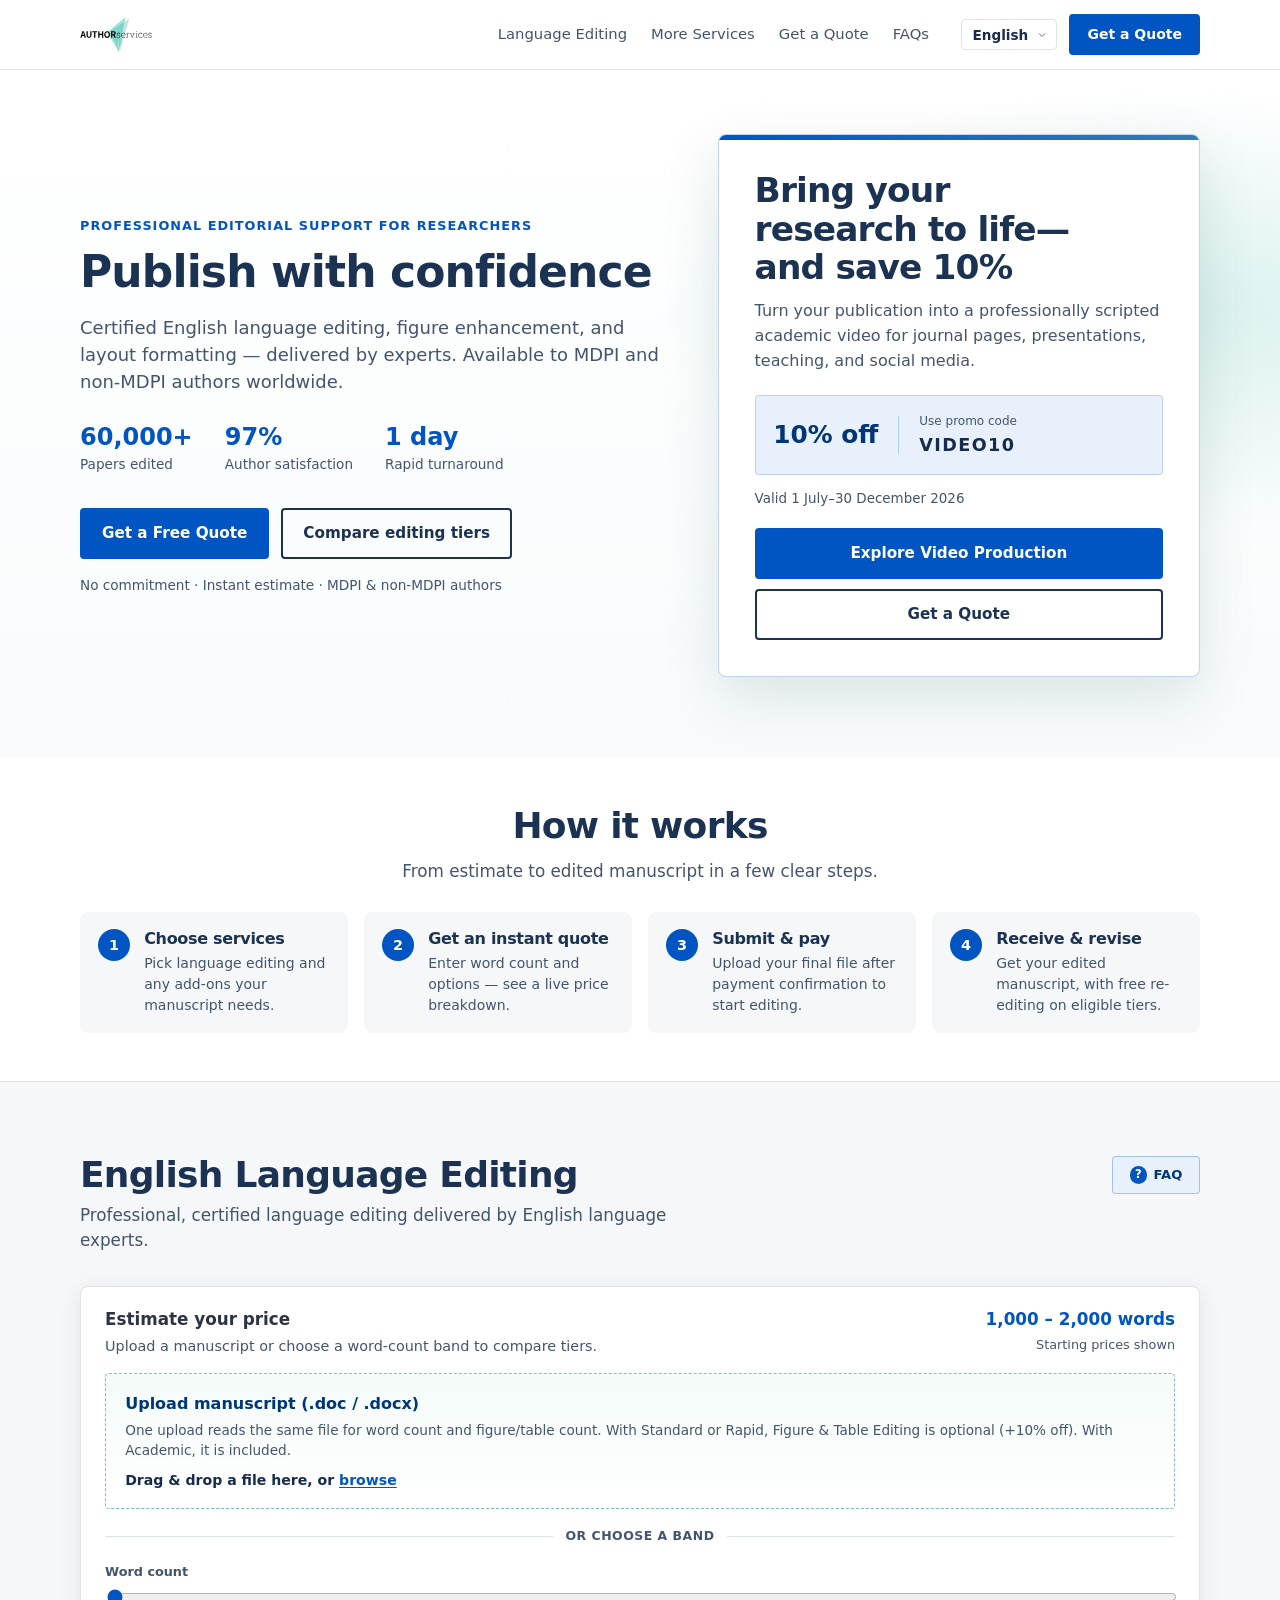
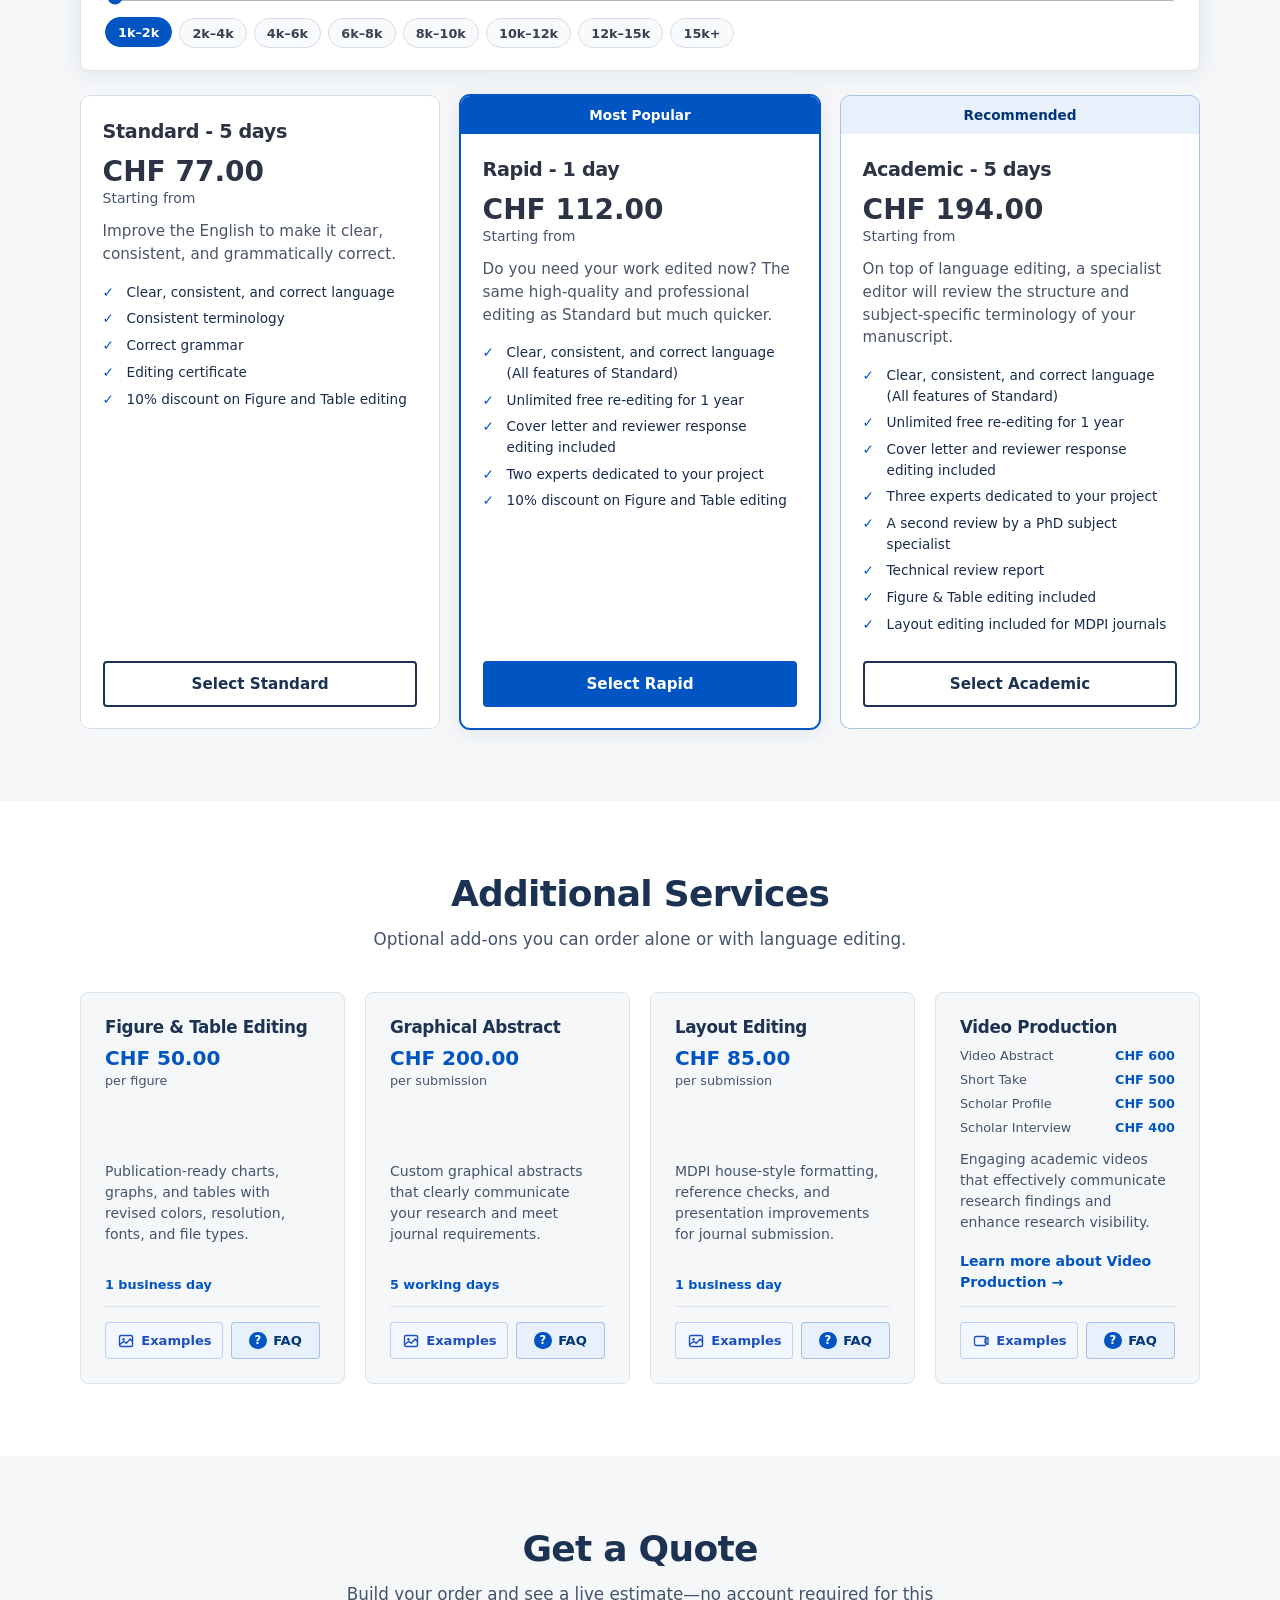
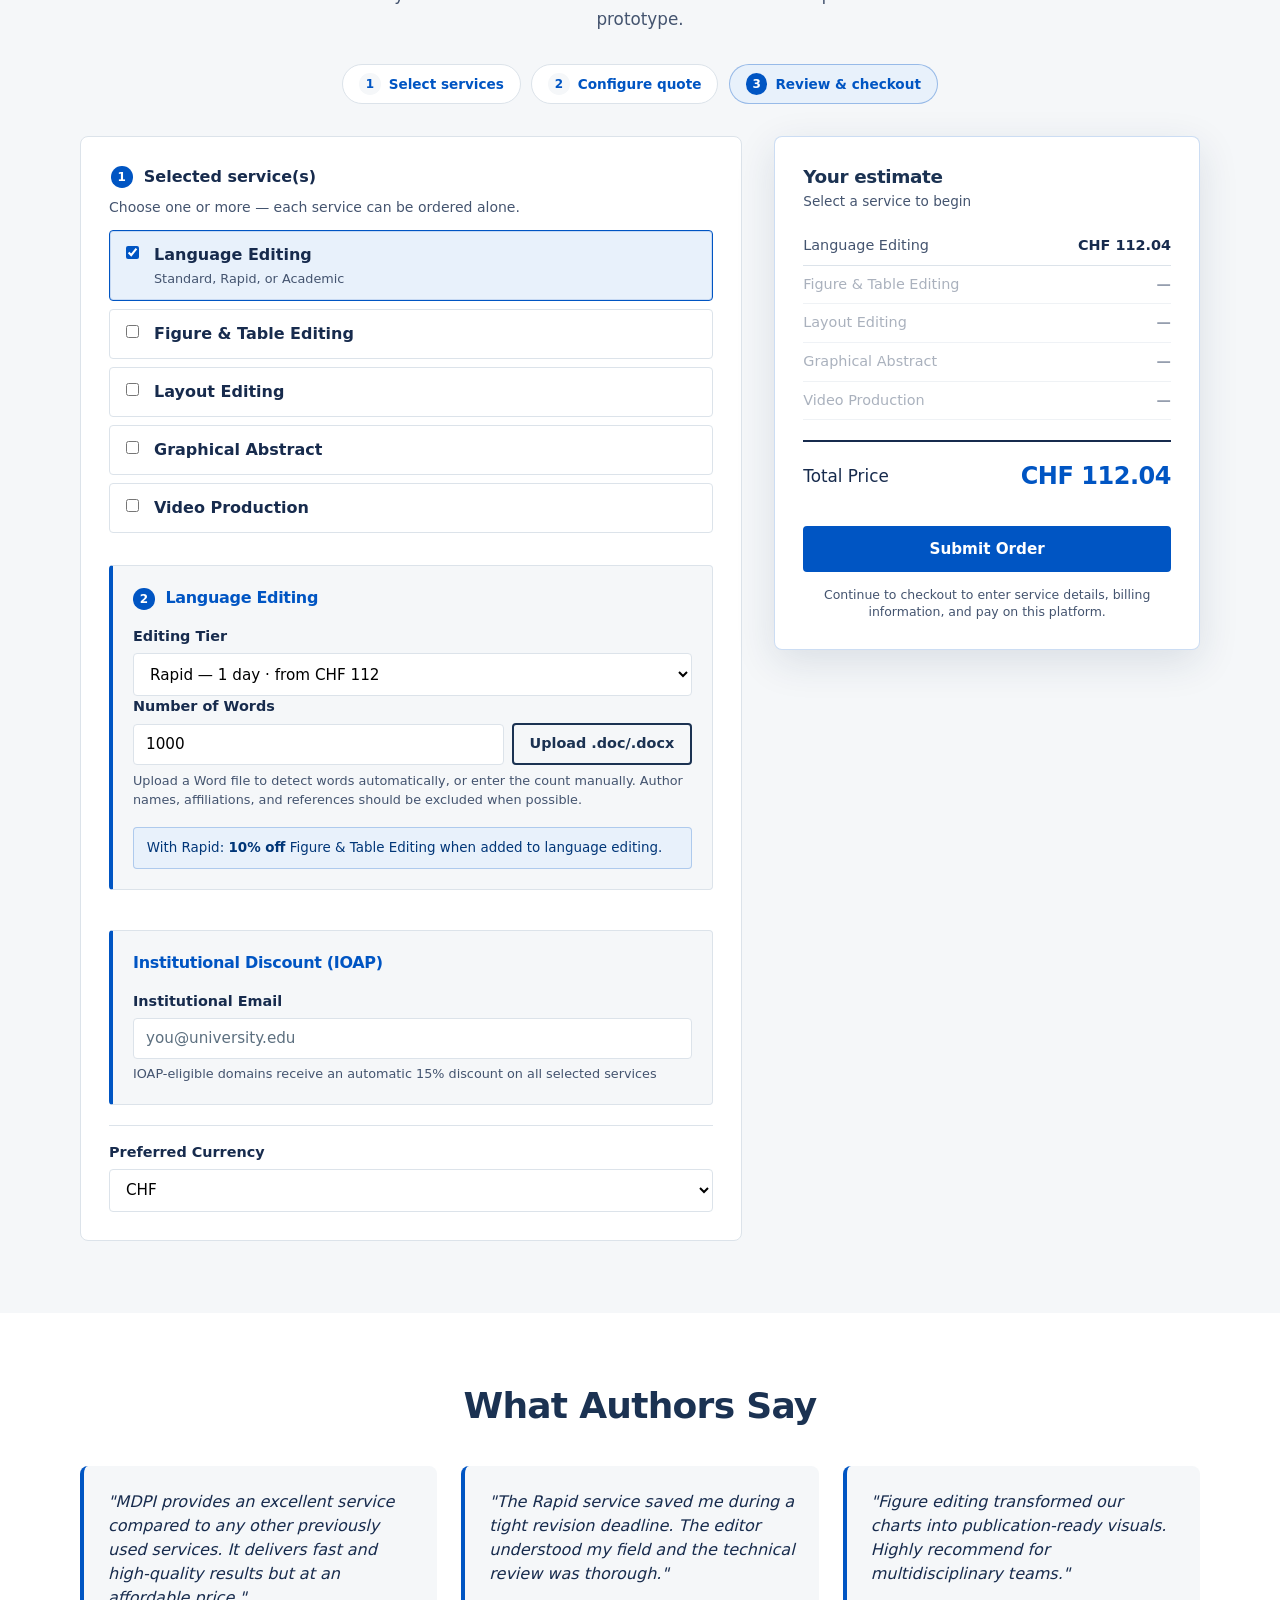
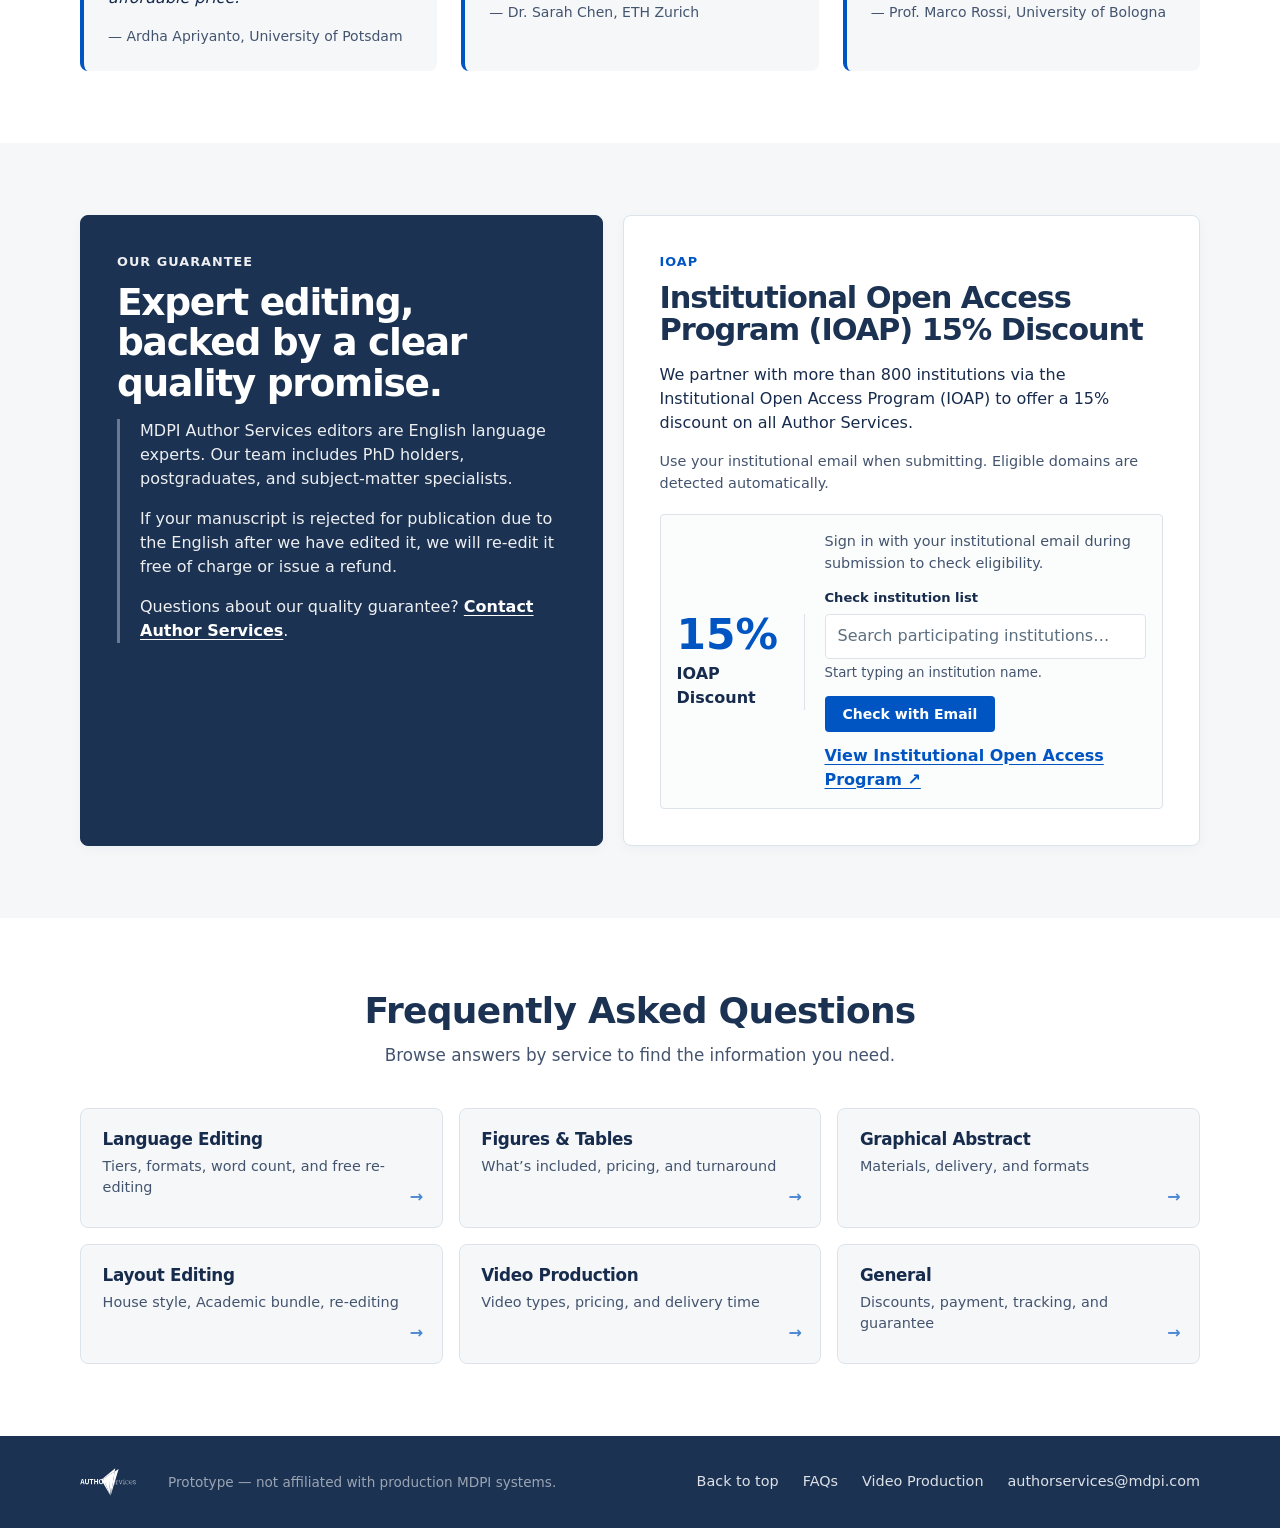
==== commit 9375978d: "Enhance checkout, i18n, and video production UX for team review. Add bilingual UI support, expanded " ====
--- a/checkout.html
+++ b/checkout.html
@@ -5,12 +5,12 @@
     <meta name="viewport" content="width=device-width, initial-scale=1.0" />
     <title>Checkout | MDPI Author Services</title>
     <link rel="stylesheet" href="fonts.css?v=20260716b" />
-    <link rel="stylesheet" href="styles.css?v=20260716b" />
+    <link rel="stylesheet" href="styles.css?v=20260717a" />
     <link rel="stylesheet" href="ux-enhance.css?v=20260716b" />
-    <link rel="stylesheet" href="checkout.css?v=20260716k" />
+    <link rel="stylesheet" href="checkout.css?v=20260717e" />
   </head>
   <body class="checkout-page">
-    <a href="#checkout-main" class="skip-link">Skip to checkout content</a>
+    <a href="#checkout-main" class="skip-link" data-i18n="skipToContent">Skip to checkout content</a>
     <header class="checkout-header">
       <div class="container checkout-header-inner">
         <a href="index.html" class="logo">
@@ -18,11 +18,20 @@
             class="logo-img"
             src="assets/mdpi-authors-services-logo.svg"
             alt="MDPI Author Services"
-            width="125"
+            width="180"
             height="32"
           />
         </a>
-        <a href="index.html#quote" class="checkout-back-link">← Edit quote</a>
+        <div class="checkout-header-actions">
+          <div class="lang-selector">
+            <label class="visually-hidden" for="checkout-lang" data-i18n="langLabel">Language</label>
+            <select id="checkout-lang" aria-label="Language">
+              <option value="en">English</option>
+              <option value="zh">中文</option>
+            </select>
+          </div>
+          <a href="index.html#quote" class="checkout-back-link" data-i18n="checkoutEditQuote">← Edit quote</a>
+        </div>
       </div>
     </header>
 
@@ -47,7 +56,7 @@
             class="logo-img"
             src="assets/mdpi-authors-services-logo.svg"
             alt="MDPI Author Services"
-            width="125"
+            width="180"
             height="32"
           />
         </div>
@@ -55,6 +64,9 @@
       </div>
     </footer>
 
-    <script src="checkout.js?v=20260716m"></script>
+    <script src="countries.js?v=20260717e"></script>
+    <script src="money.js?v=20260717c"></script>
+    <script src="i18n.js?v=20260717c"></script>
+    <script src="checkout.js?v=20260717e"></script>
   </body>
 </html>
--- a/styles.css
+++ b/styles.css
@@ -143,12 +143,14 @@
   gap: 0.625rem;
   color: var(--text);
   font-size: 0.95rem;
+  flex-shrink: 0;
 }
 
 .logo-img {
   display: block;
-  height: 2.25rem;
+  height: 2rem;
   width: auto;
+  max-width: min(220px, 40vw);
 }
 
 .logo-mark {
@@ -163,6 +165,41 @@
   display: flex;
   gap: 1.5rem;
   margin-left: auto;
+}
+
+.header-actions {
+  display: flex;
+  align-items: center;
+  gap: 0.75rem;
+  margin-left: 0.5rem;
+}
+
+.lang-selector select {
+  padding: 0.4rem 1.75rem 0.4rem 0.65rem;
+  font-family: inherit;
+  font-size: 0.85rem;
+  font-weight: 600;
+  color: var(--text);
+  background: var(--white);
+  border: 1px solid var(--border);
+  border-radius: var(--radius-sm);
+  cursor: pointer;
+  appearance: none;
+  background-image: url("data:image/svg+xml,%3Csvg xmlns='http://www.w3.org/2000/svg' width='12' height='12' viewBox='0 0 24 24' fill='none' stroke='%2364748b' stroke-width='2'%3E%3Cpolyline points='6 9 12 15 18 9'/%3E%3C/svg%3E");
+  background-repeat: no-repeat;
+  background-position: right 0.5rem center;
+}
+
+.visually-hidden {
+  position: absolute;
+  width: 1px;
+  height: 1px;
+  padding: 0;
+  margin: -1px;
+  overflow: hidden;
+  clip: rect(0, 0, 0, 0);
+  white-space: nowrap;
+  border: 0;
 }
 
 .main-nav a {
@@ -2033,6 +2070,14 @@
   color: var(--text-muted);
 }
 
+.faq-list-page .faq-item-body {
+  padding: 0 1.35rem 1.15rem;
+}
+
+.faq-list-page .faq-item-body p {
+  padding: 0;
+}
+
 .faq-preview-grid {
   display: grid;
   grid-template-columns: repeat(3, minmax(0, 1fr));
@@ -2136,7 +2181,137 @@
 }
 
 .faq-page .faq-page-section {
-  padding-top: 2rem;
+  padding-top: clamp(2rem, 4vw, 3rem);
+  padding-bottom: clamp(3rem, 6vw, 4.5rem);
+}
+
+.faq-page-section > .container {
+  max-width: 1120px;
+}
+
+.faq-page-main > .eyebrow {
+  margin: 0 0 0.4rem;
+  font-size: 0.78rem;
+  letter-spacing: 0.08em;
+  text-transform: uppercase;
+  color: var(--text-muted);
+}
+
+.faq-topic-nav {
+  display: flex;
+  flex-wrap: wrap;
+  gap: 0.5rem;
+  margin-bottom: clamp(1.5rem, 3vw, 2rem);
+  padding-bottom: 1.25rem;
+  border-bottom: 1px solid var(--border);
+}
+
+.faq-topic-nav a {
+  padding: 0.4rem 0.85rem;
+  border: 1px solid var(--border);
+  border-radius: 999px;
+  font-size: 0.875rem;
+  font-weight: 600;
+  color: var(--text-muted);
+  background: var(--white);
+}
+
+.faq-topic-nav a:hover,
+.faq-topic-nav a.is-active,
+.main-nav a.is-active {
+  color: var(--mdpi-green);
+  border-color: var(--mdpi-green);
+  background: var(--mdpi-green-light);
+}
+
+.main-nav a.is-active {
+  border: none;
+  background: transparent;
+  font-weight: 700;
+}
+
+.faq-list-page {
+  border: 1px solid var(--border);
+  border-radius: var(--radius);
+  background: var(--white);
+  overflow: hidden;
+  box-shadow: 0 0.15rem 0.6rem rgba(23, 43, 77, 0.04);
+}
+
+.faq-list-page .faq-item {
+  border-bottom: 1px solid var(--border);
+}
+
+.faq-list-page .faq-item:last-child {
+  border-bottom: none;
+}
+
+.faq-item summary {
+  padding: 1.1rem 1.35rem;
+  line-height: 1.45;
+}
+
+.faq-list-page .faq-item-body {
+  padding: 0 1.35rem 1.15rem;
+  color: var(--text-muted);
+  line-height: 1.65;
+}
+
+.faq-list-page .faq-item-body p {
+  padding: 0;
+  margin: 0 0 0.75rem;
+  color: inherit;
+}
+
+.faq-page-aside {
+  position: sticky;
+  top: calc(var(--header-h, 4.25rem) + 1.5rem);
+}
+
+.faq-aside-card {
+  padding: 1.25rem 1.35rem;
+  border: 1px solid var(--border);
+  border-radius: var(--radius);
+  background: var(--white);
+  box-shadow: 0 0.15rem 0.6rem rgba(23, 43, 77, 0.04);
+}
+
+.faq-aside-card h2 {
+  margin: 0 0 0.75rem;
+  font-size: 0.95rem;
+  font-weight: 700;
+  color: var(--text);
+}
+
+.faq-aside-card p {
+  margin: 0 0 0.65rem;
+  font-size: 0.9rem;
+  line-height: 1.5;
+}
+
+.faq-aside-card p:last-child {
+  margin-bottom: 0;
+}
+
+.faq-aside-list {
+  margin: 0;
+  padding: 0;
+  list-style: none;
+}
+
+.faq-aside-list li + li {
+  margin-top: 0.45rem;
+}
+
+.faq-aside-list a {
+  font-size: 0.9rem;
+  font-weight: 600;
+  color: var(--as-primary);
+}
+
+.faq-contact-card {
+  border-color: rgba(0, 85, 195, 0.2);
+  background: linear-gradient(180deg, rgba(0, 85, 195, 0.04), var(--white));
 }
 
 /* Standalone Video Production page */
@@ -2317,37 +2492,6 @@
   }
 }
 
-.faq-topic-nav {
-  display: flex;
-  flex-wrap: wrap;
-  gap: 0.5rem;
-  margin-bottom: 1.75rem;
-}
-
-.faq-topic-nav a {
-  padding: 0.4rem 0.85rem;
-  border: 1px solid var(--border);
-  border-radius: 999px;
-  font-size: 0.875rem;
-  font-weight: 600;
-  color: var(--text-muted);
-  background: var(--white);
-}
-
-.faq-topic-nav a:hover,
-.faq-topic-nav a.is-active,
-.main-nav a.is-active {
-  color: var(--mdpi-green);
-  border-color: var(--mdpi-green);
-  background: var(--mdpi-green-light);
-}
-
-.main-nav a.is-active {
-  border: none;
-  background: transparent;
-  font-weight: 700;
-}
-
 .faq-page-layout {
   display: grid;
   grid-template-columns: minmax(0, 1fr) 260px;
@@ -2364,36 +2508,7 @@
   margin: 0 0 1.5rem;
   color: var(--text-muted);
   max-width: 58ch;
-}
-
-.faq-page-aside {
-  display: flex;
-  flex-direction: column;
-  gap: 1rem;
-}
-
-.faq-aside-card {
-  padding: 1.15rem 1.25rem;
-  border: 1px solid var(--border);
-  border-radius: var(--radius);
-  background: var(--bg);
-}
-
-.faq-aside-card h2 {
-  margin: 0 0 0.65rem;
-  font-size: 0.95rem;
-}
-
-.faq-aside-card p {
-  margin: 0 0 0.5rem;
-  font-size: 0.9rem;
-}
-
-.faq-aside-list {
-  margin: 0;
-  padding-left: 1.1rem;
-  color: var(--text-muted);
-  font-size: 0.9rem;
+  line-height: 1.6;
 }
 
 .faq-aside-list li {
@@ -2628,8 +2743,12 @@
 
 @media (max-width: 640px) {
   .main-nav,
-  .header-inner > .btn-primary {
+  .header-actions .header-cta {
     display: none;
+  }
+
+  .header-actions {
+    margin-left: auto;
   }
 
   .menu-toggle {
--- a/ux-enhance.css
+++ b/ux-enhance.css
@@ -240,28 +240,32 @@
   display: flex;
   flex-wrap: wrap;
   justify-content: center;
-  gap: 0.5rem 1rem;
+  align-items: center;
+  gap: 0.65rem;
   margin: -0.5rem auto 2rem;
   padding: 0;
-  max-width: 720px;
+  max-width: 52rem;
 }
 
 .quote-steps li {
   display: inline-flex;
   align-items: center;
-  gap: 0.45rem;
-  padding: 0.45rem 0.85rem;
+  gap: 0.5rem;
+  padding: 0.5rem 1rem;
   border-radius: 999px;
   border: 1px solid var(--border);
   background: var(--white);
   color: var(--text-muted);
   font-size: 0.85rem;
   font-weight: 600;
-}
-
-.quote-steps li span {
+  line-height: 1.2;
+  white-space: nowrap;
+}
+
+.quote-steps li .quote-step-num {
   display: grid;
   place-items: center;
+  flex-shrink: 0;
   width: 1.35rem;
   height: 1.35rem;
   border-radius: 50%;
@@ -269,13 +273,17 @@
   font-size: 0.75rem;
 }
 
+.quote-steps li .quote-step-label {
+  white-space: nowrap;
+}
+
 .quote-steps li.is-active {
   color: var(--mdpi-green-dark);
   border-color: rgba(0, 85, 195, 0.35);
   background: var(--mdpi-green-light);
 }
 
-.quote-steps li.is-active span {
+.quote-steps li.is-active .quote-step-num {
   background: var(--mdpi-green);
   color: var(--white);
 }
@@ -883,6 +891,12 @@
 
   .quote-steps {
     justify-content: flex-start;
+    gap: 0.5rem;
+  }
+
+  .quote-steps li {
+    padding: 0.45rem 0.75rem;
+    font-size: 0.8rem;
   }
 
   .video-service-page .faq-back-bar-inner {
@@ -2240,3 +2254,98 @@
   background: var(--color-text-default);
 }
 
+/* Video production page — align with site typography */
+.video-service-page .service-hero-copy {
+  max-width: 720px;
+}
+
+.video-service-page .service-hero-section {
+  text-align: left;
+  padding-block: clamp(2.5rem, 5vw, 3.5rem);
+}
+
+.video-service-page .service-hero-section .eyebrow {
+  margin-bottom: 0.45rem;
+  text-align: left;
+}
+
+.video-service-page .service-hero-section h1 {
+  max-width: 640px;
+  margin: 0 0 0.65rem;
+  font-size: clamp(1.75rem, 3vw, 2.25rem);
+  line-height: 1.2;
+  letter-spacing: -0.02em;
+}
+
+.video-service-page .service-hero-section .service-hero-lead {
+  max-width: 58ch;
+  margin: 0 0 1.35rem;
+  font-size: 1.05rem;
+  line-height: 1.6;
+  color: var(--text-muted);
+}
+
+.video-service-page .section-header {
+  text-align: left;
+  max-width: 640px;
+  margin-left: 0;
+  margin-right: auto;
+  margin-bottom: 2rem;
+}
+
+.video-service-page .section-header h2 {
+  margin: 0 0 0.65rem;
+}
+
+.video-service-page .section-header p {
+  margin: 0;
+  line-height: 1.6;
+}
+
+.video-service-page .video-section-header-row {
+  align-items: flex-start;
+  max-width: none;
+  text-align: left;
+}
+
+.video-service-page .video-section-header-row > div {
+  max-width: 640px;
+}
+
+.video-service-page .video-section-header-row > .btn {
+  flex-shrink: 0;
+  align-self: flex-start;
+  margin-top: 0.15rem;
+}
+
+.video-service-page .video-hero-facts {
+  max-width: 640px;
+}
+
+.faq-item-body p {
+  margin: 0 0 0.75rem;
+}
+
+.faq-item-body p:last-child {
+  margin-bottom: 0;
+}
+
+.faq-item-body ul {
+  margin: 0.35rem 0 0.75rem;
+  padding-left: 1.25rem;
+  color: var(--text-muted);
+  line-height: 1.6;
+}
+
+.faq-item-body ul:last-child {
+  margin-bottom: 0;
+}
+
+.faq-item-body li + li {
+  margin-top: 0.35rem;
+}
+
+.faq-item-body a {
+  color: var(--as-primary);
+  font-weight: 600;
+}
--- a/checkout.css
+++ b/checkout.css
@@ -21,6 +21,19 @@
   justify-content: space-between;
   gap: 1rem;
   padding: 0.875rem 0;
+}
+
+.checkout-header .logo-img {
+  height: 2rem;
+  width: auto;
+  max-width: min(220px, 42vw);
+}
+
+.checkout-header-actions {
+  display: flex;
+  align-items: center;
+  gap: 0.85rem;
+  flex-shrink: 0;
 }
 
 .checkout-back-link {
@@ -296,6 +309,27 @@
 .checkout-sidebar {
   position: sticky;
   top: calc(var(--header-h, 4.25rem) + 5.5rem);
+  display: flex;
+  flex-direction: column;
+  gap: 0.65rem;
+}
+
+.checkout-submission-history {
+  display: inline-flex;
+  align-items: center;
+  gap: 0.35rem;
+  align-self: flex-end;
+  font-size: 0.82rem;
+  font-weight: 600;
+  color: var(--as-primary);
+}
+
+.checkout-submission-history:hover {
+  color: var(--as-primary-hover);
+}
+
+.checkout-submission-history .icon-external {
+  flex-shrink: 0;
 }
 
 .checkout-sidebar-card {
@@ -513,6 +547,85 @@
 .checkout-secure-note::before {
   content: "🔒";
   font-size: 0.9rem;
+}
+
+.checkout-payment-methods {
+  margin: 0;
+  padding: 0;
+  border: none;
+}
+
+.checkout-payment-methods legend {
+  margin-bottom: 0.65rem;
+  font-size: 0.92rem;
+  font-weight: 700;
+  color: var(--text);
+}
+
+.payment-method-grid {
+  display: grid;
+  grid-template-columns: repeat(auto-fill, minmax(8.5rem, 1fr));
+  gap: 0.55rem;
+}
+
+.payment-method-option {
+  position: relative;
+  display: flex;
+  align-items: center;
+  justify-content: center;
+  min-height: 2.75rem;
+  padding: 0.55rem 0.65rem;
+  border: 1.5px solid var(--border);
+  border-radius: var(--radius-sm);
+  background: var(--white);
+  cursor: pointer;
+  text-align: center;
+  transition: border-color 0.15s, box-shadow 0.15s, background 0.15s;
+}
+
+.payment-method-option input {
+  position: absolute;
+  opacity: 0;
+  pointer-events: none;
+}
+
+.payment-method-option.is-selected,
+.payment-method-option:has(input:checked) {
+  border-color: var(--as-primary);
+  background: rgba(0, 85, 195, 0.05);
+  box-shadow: 0 0 0 1px rgba(0, 85, 195, 0.12);
+}
+
+.payment-method-label {
+  font-size: 0.78rem;
+  font-weight: 700;
+  line-height: 1.25;
+  color: var(--text);
+}
+
+.checkout-qr-payment {
+  display: flex;
+  flex-direction: column;
+  align-items: center;
+  gap: 0.75rem;
+  padding: 1rem 0 0.25rem;
+  text-align: center;
+}
+
+.checkout-qr-image {
+  display: block;
+  width: min(220px, 70vw);
+  height: auto;
+  border: 1px solid var(--border);
+  border-radius: var(--radius-sm);
+  background: var(--white);
+}
+
+.checkout-qr-caption {
+  margin: 0;
+  font-size: 0.92rem;
+  font-weight: 700;
+  color: var(--text);
 }
 
 .checkout-payment-box {
@@ -784,3 +897,140 @@
     color: transparent;
   }
 }
+
+/* Post-submit checkout flow — spacing and readability */
+.checkout-page .form-field {
+  gap: 0.5rem;
+}
+
+.checkout-page .form-field label {
+  font-size: 0.875rem;
+  line-height: 1.35;
+}
+
+.checkout-page .form-field input,
+.checkout-page .form-field select,
+.checkout-page .form-field textarea {
+  padding: 0.75rem 0.85rem;
+  line-height: 1.45;
+}
+
+.checkout-page .form-field textarea {
+  min-height: 6.5rem;
+}
+
+.checkout-page .form-hint {
+  margin: 0.35rem 0 0;
+  line-height: 1.55;
+}
+
+.checkout-step-header {
+  margin-bottom: 1.75rem;
+}
+
+.checkout-step-desc {
+  max-width: 46rem;
+  line-height: 1.6;
+}
+
+.checkout-service-block {
+  margin-bottom: 1.35rem;
+  padding: 1.5rem 1.5rem 1.35rem;
+}
+
+.checkout-service-block h2 {
+  margin: 0 0 1.15rem;
+}
+
+.checkout-service-block .form-field {
+  margin-top: 0.15rem;
+  margin-bottom: 1.1rem;
+}
+
+.checkout-service-block .form-field:last-child {
+  margin-bottom: 0;
+}
+
+.checkout-service-block .form-hint {
+  margin-bottom: 1rem;
+}
+
+.checkout-form-section {
+  margin-bottom: 1.75rem;
+  padding: 1.35rem 1.5rem;
+  border: 1px solid var(--border);
+  border-radius: var(--radius-sm);
+  background: var(--white);
+}
+
+.checkout-form-section-title {
+  margin-bottom: 0.45rem;
+}
+
+.checkout-form-section-desc {
+  margin-bottom: 1.15rem;
+  line-height: 1.55;
+}
+
+.checkout-invoice-grid {
+  gap: 1.15rem 1.25rem;
+}
+
+.checkout-review-grid {
+  gap: 1.15rem;
+  margin-bottom: 1.5rem;
+}
+
+.checkout-review-card {
+  padding: 1.15rem 1.25rem;
+}
+
+.checkout-review-list {
+  gap: 0.65rem;
+}
+
+.checkout-review-list div {
+  gap: 0.65rem 1.25rem;
+  line-height: 1.5;
+}
+
+.checkout-terms {
+  margin: 1.35rem 0;
+  line-height: 1.55;
+}
+
+.checkout-actions {
+  margin-top: 1.75rem;
+  padding-top: 1.35rem;
+  border-top: 1px solid var(--border);
+  gap: 1rem;
+}
+
+.checkout-success {
+  padding: clamp(2rem, 5vw, 3rem) 1.5rem;
+  text-align: center;
+}
+
+.checkout-success h1 {
+  margin-bottom: 0.75rem;
+}
+
+.checkout-success p {
+  max-width: 36rem;
+  margin-inline: auto;
+  line-height: 1.6;
+}
+
+.video-publish-fieldset {
+  margin-top: 0.25rem;
+}
+
+.video-publish-fieldset legend {
+  margin-bottom: 0.75rem;
+  line-height: 1.45;
+}
+
+.video-production-disclaimer {
+  margin-top: 1rem;
+  line-height: 1.55;
+}
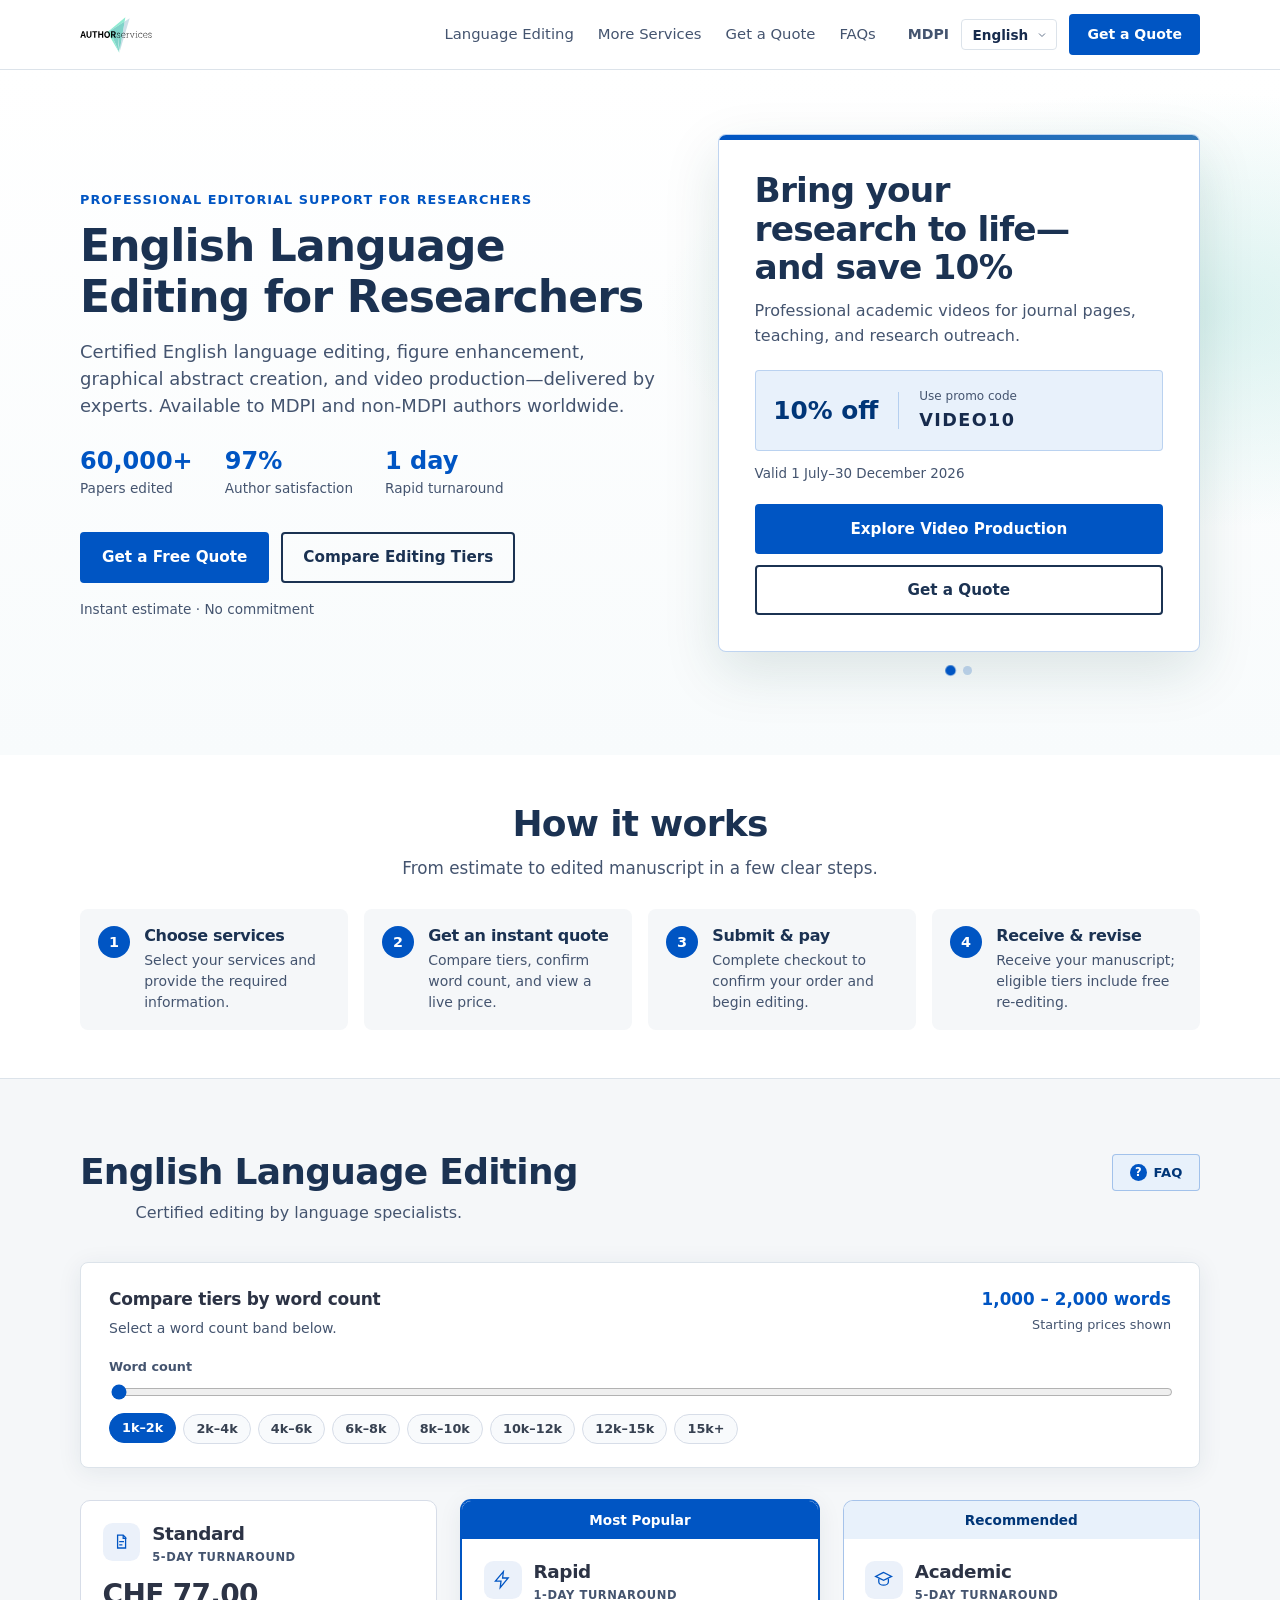
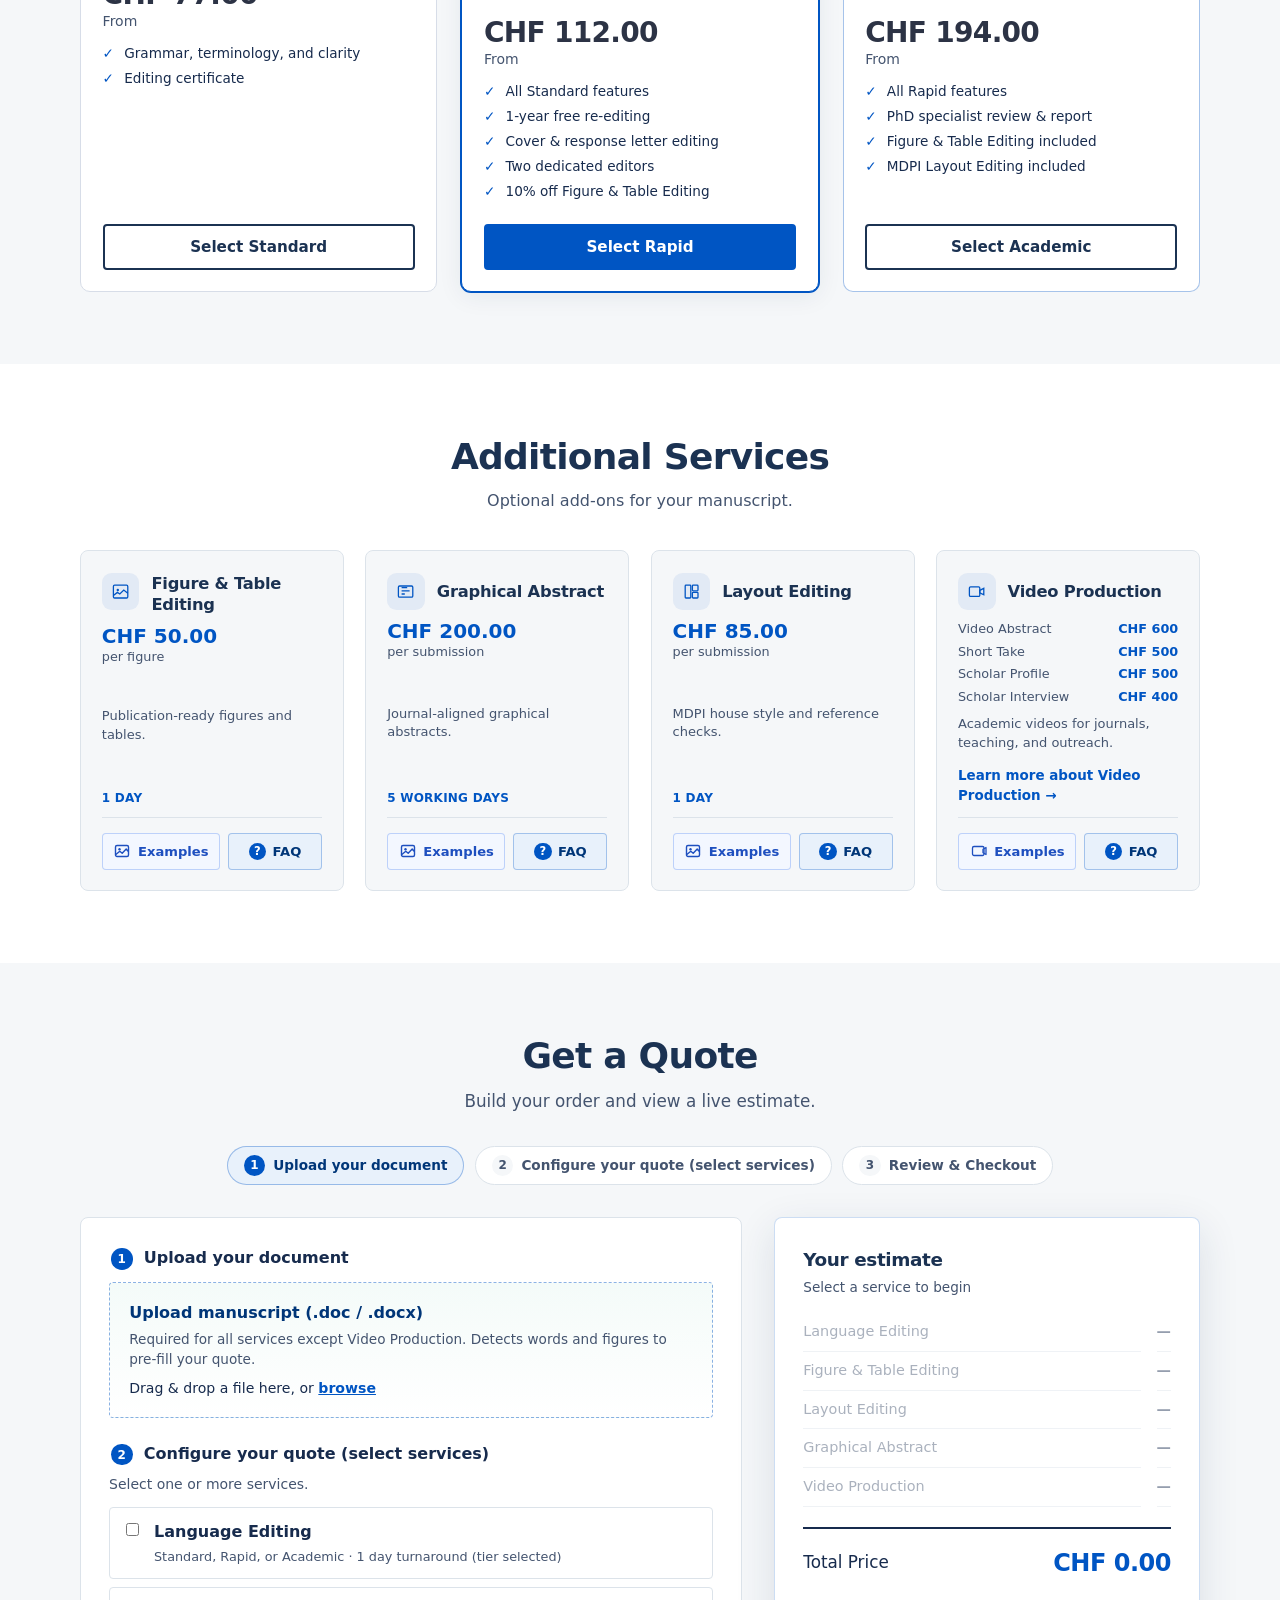
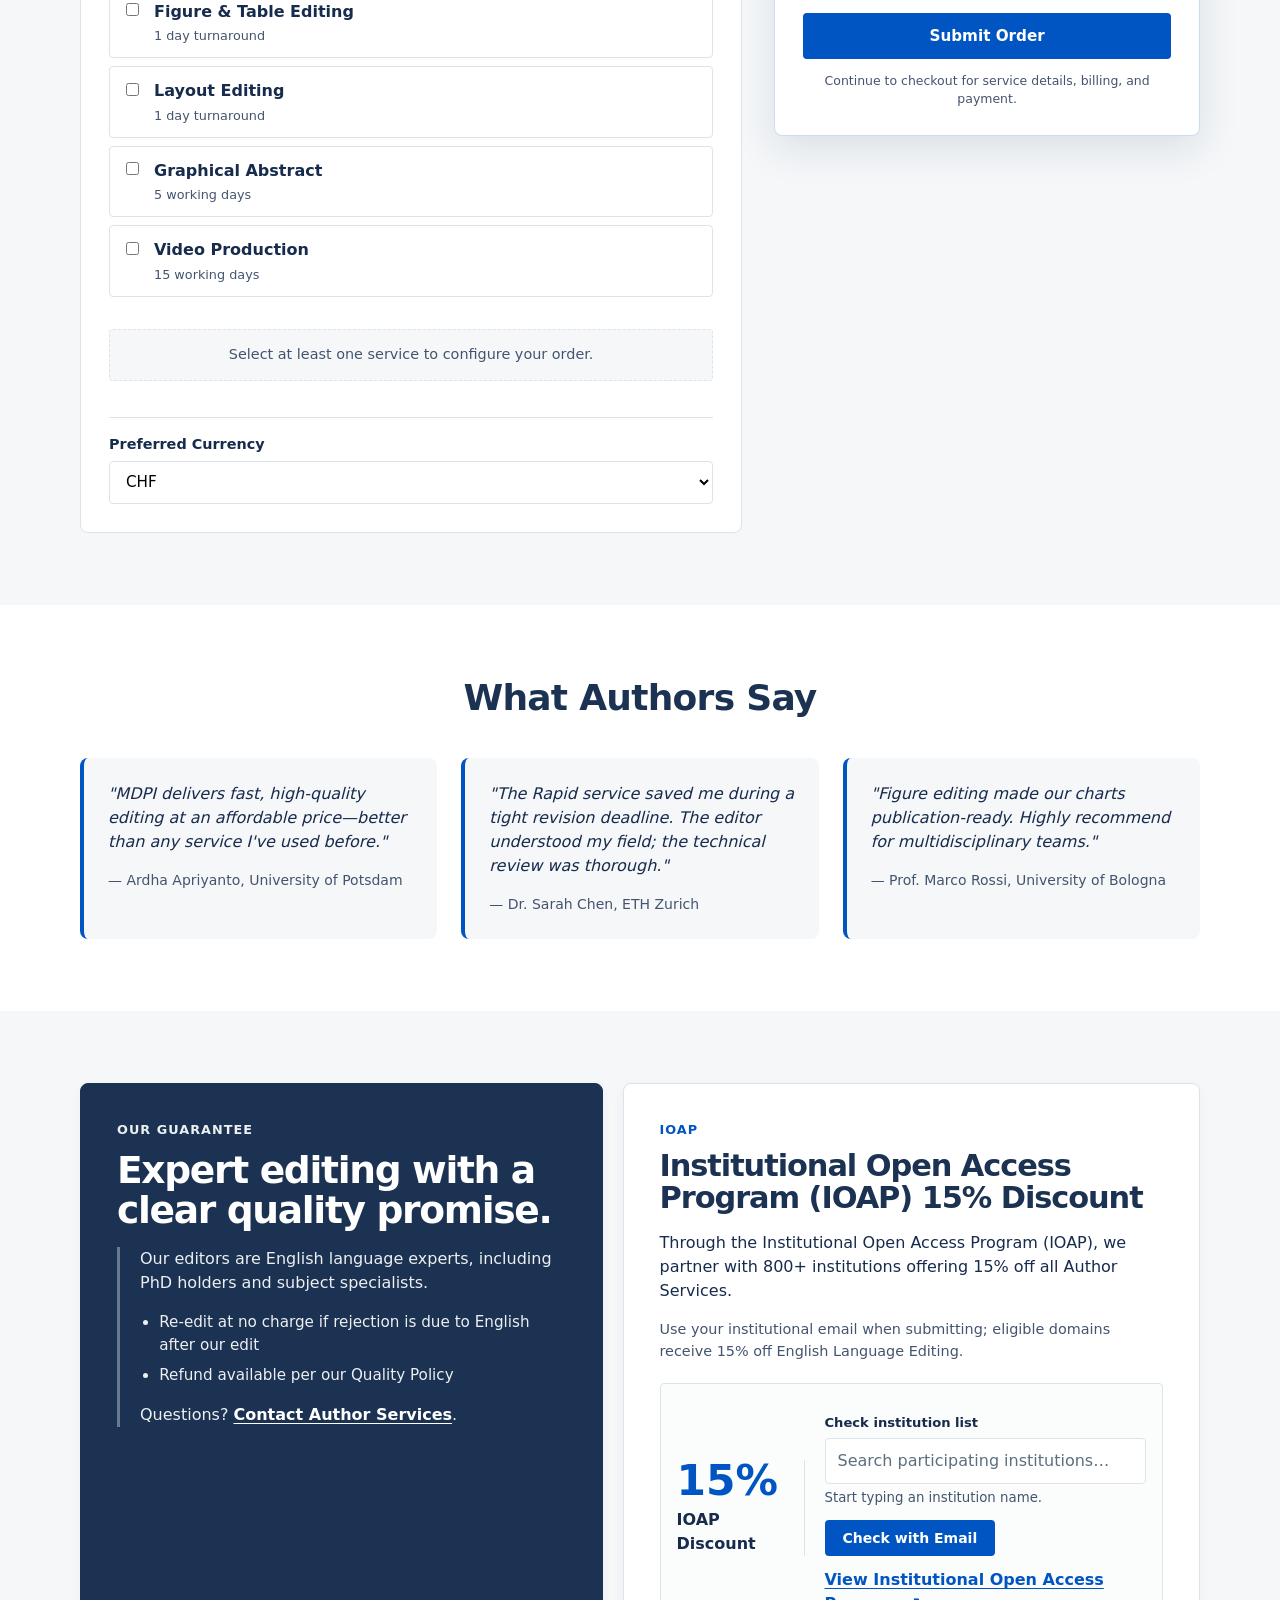
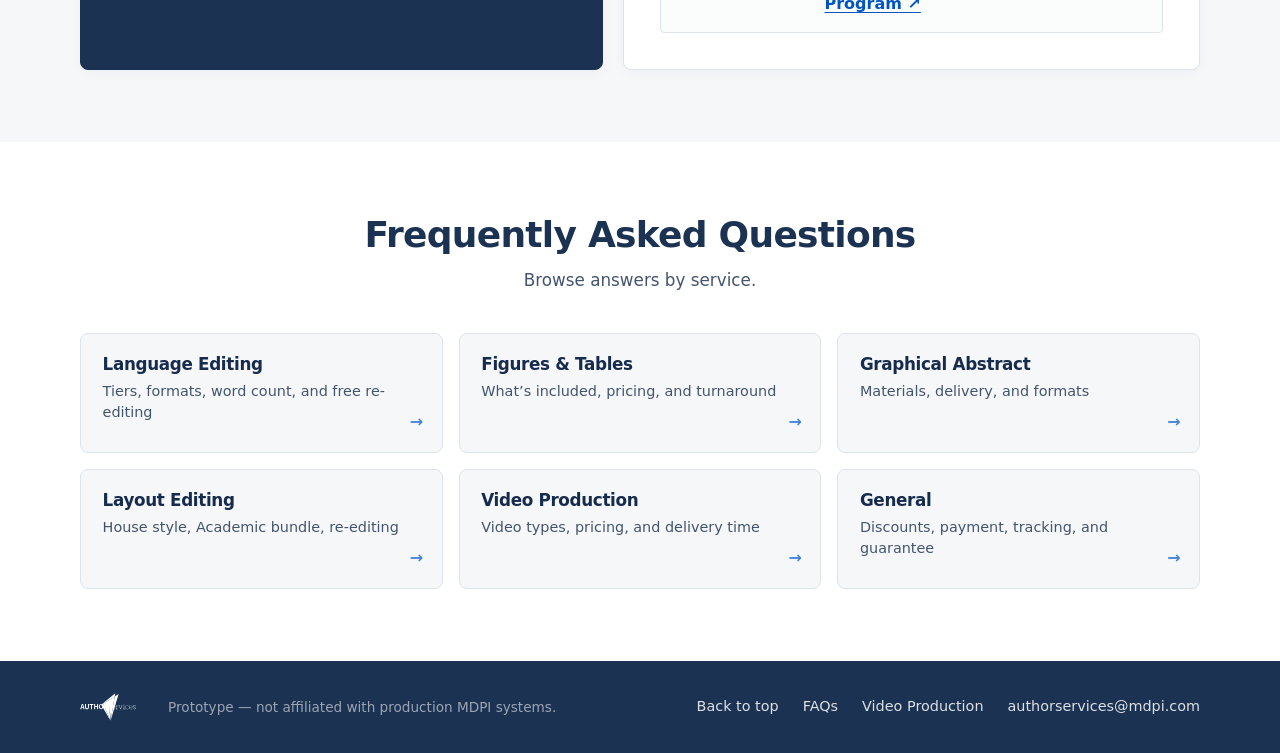
==== commit b27063bc: "Update quote flow and editing tier figure/table rules. Align Standard, Rapid, and Academic tier bene" ====
--- a/checkout.html
+++ b/checkout.html
@@ -23,6 +23,17 @@
           />
         </a>
         <div class="checkout-header-actions">
+          <a
+            href="https://www.mdpi.com"
+            class="header-mdpi-link"
+            target="_blank"
+            rel="noopener noreferrer"
+            data-i18n="headerMdpi"
+          >
+            MDPI
+            <svg class="icon-external" width="14" height="14" viewBox="0 0 24 24" fill="none" stroke="currentColor" stroke-width="2" aria-hidden="true"><path d="M18 13v6a2 2 0 0 1-2 2H5a2 2 0 0 1-2-2V8a2 2 0 0 1 2-2h6"/><polyline points="15 3 21 3 21 9"/><line x1="10" y1="14" x2="21" y2="3"/></svg>
+            <span class="visually-hidden" data-i18n="headerMdpiHint">(opens in new tab)</span>
+          </a>
           <div class="lang-selector">
             <label class="visually-hidden" for="checkout-lang" data-i18n="langLabel">Language</label>
             <select id="checkout-lang" aria-label="Language">
@@ -65,8 +76,8 @@
     </footer>
 
     <script src="countries.js?v=20260717e"></script>
-    <script src="money.js?v=20260717c"></script>
+    <script src="money.js?v=20260723b"></script>
     <script src="i18n.js?v=20260717c"></script>
-    <script src="checkout.js?v=20260717e"></script>
+    <script src="checkout.js?v=20260723d"></script>
   </body>
 </html>
--- a/styles.css
+++ b/styles.css
@@ -161,6 +161,11 @@
   color: var(--as-navy);
 }
 
+.logo-img-mdpi {
+  height: 1.65rem;
+  max-width: min(120px, 36vw);
+}
+
 .main-nav {
   display: flex;
   gap: 1.5rem;
@@ -172,6 +177,30 @@
   align-items: center;
   gap: 0.75rem;
   margin-left: 0.5rem;
+}
+
+.header-mdpi-link {
+  display: inline-flex;
+  align-items: center;
+  gap: 0.3rem;
+  font-size: 0.88rem;
+  font-weight: 600;
+  color: var(--text-muted);
+  white-space: nowrap;
+  flex-shrink: 0;
+}
+
+.header-mdpi-link:hover {
+  color: var(--as-primary);
+}
+
+.header-mdpi-link .icon-external {
+  flex-shrink: 0;
+  opacity: 0.85;
+}
+
+.faq-site-header .header-actions {
+  margin-left: auto;
 }
 
 .lang-selector select {
@@ -520,6 +549,22 @@
   margin: 0 0 0.55rem;
   font-size: 0.85rem;
   color: var(--text-muted);
+}
+
+.compact-list {
+  margin: 0 0 0.55rem;
+  padding-left: 1.15rem;
+  font-size: 0.85rem;
+  color: var(--text-muted);
+  line-height: 1.55;
+}
+
+.compact-list li + li {
+  margin-top: 0.2rem;
+}
+
+.guarantee-copy .compact-list {
+  margin: 0.5rem 0 0.75rem;
 }
 
 .manuscript-upload-status {
@@ -1753,10 +1798,22 @@
   background: var(--white);
 }
 
-.form-field input:focus,
-.form-field select:focus {
+.form-field input:focus-visible,
+.form-field select:focus-visible,
+.form-field textarea:focus-visible {
   outline: 2px solid var(--mdpi-green-light);
   border-color: var(--mdpi-green);
+}
+
+.checkbox-card:focus-within {
+  box-shadow: var(--focus-ring);
+}
+
+.word-count-band:focus-visible,
+.resource-chip:focus-visible,
+.select-tier:focus-visible,
+.manuscript-upload:focus-visible {
+  box-shadow: var(--focus-ring);
 }
 
 .form-field small {
@@ -1896,12 +1953,15 @@
 }
 
 .price-panel h3,
-.price-panel-head h3 {
+.price-panel h4,
+.price-panel-head h3,
+.price-panel-head h4 {
   margin: 0 0 1.25rem;
   font-size: 1.15rem;
 }
 
-.price-panel-head h3 {
+.price-panel-head h3,
+.price-panel-head h4 {
   margin-bottom: 0.2rem;
 }
 
@@ -1913,36 +1973,39 @@
 
 .price-lines {
   margin: 0 0 1.25rem;
-}
-
-.price-line {
-  display: flex;
-  justify-content: space-between;
-  gap: 1rem;
+  display: grid;
+  grid-template-columns: 1fr auto;
+  column-gap: 1rem;
+}
+
+.price-lines > dt.price-line,
+.price-lines > dd.price-line {
+  display: block;
+  margin: 0;
   padding: 0.5rem 0;
   border-bottom: 1px solid var(--border);
   font-size: 0.9rem;
 }
 
-.price-line dt {
-  color: var(--text-muted);
-}
-
-.price-line dd {
-  margin: 0;
+.price-lines > dt.price-line {
+  color: var(--text-muted);
+}
+
+.price-lines > dd.price-line {
   font-weight: 600;
   white-space: nowrap;
-}
-
-.price-line dd .price-was {
+  text-align: right;
+}
+
+.price-lines > dd.price-line .price-was {
   margin-right: 0.35rem;
   color: var(--text-muted);
   font-weight: 500;
   text-decoration: line-through;
 }
 
-.price-discount dt,
-.price-discount dd {
+.price-lines > dt.price-discount,
+.price-lines > dd.price-discount {
   color: var(--mdpi-green);
 }
 
@@ -2266,6 +2329,9 @@
 .faq-page-aside {
   position: sticky;
   top: calc(var(--header-h, 4.25rem) + 1.5rem);
+  display: flex;
+  flex-direction: column;
+  gap: 1.25rem;
 }
 
 .faq-aside-card {
@@ -2277,7 +2343,7 @@
 }
 
 .faq-aside-card h2 {
-  margin: 0 0 0.75rem;
+  margin: 0 0 1rem;
   font-size: 0.95rem;
   font-weight: 700;
   color: var(--text);
@@ -2300,7 +2366,7 @@
 }
 
 .faq-aside-list li + li {
-  margin-top: 0.45rem;
+  margin-top: 0.55rem;
 }
 
 .faq-aside-list a {
--- a/ux-enhance.css
+++ b/ux-enhance.css
@@ -45,6 +45,10 @@
   box-shadow: var(--focus-ring);
 }
 
+.menu-toggle:focus-visible {
+  box-shadow: var(--focus-ring);
+}
+
 /* Brand-unify price/tier accents (was competing blue) */
 .word-count-readout strong,
 .card-price-amount.is-updating {
@@ -319,6 +323,15 @@
   border-color: var(--mdpi-accent);
 }
 
+.checkbox-card.is-disabled {
+  opacity: 0.55;
+  cursor: not-allowed;
+}
+
+.checkbox-card.is-disabled:hover {
+  border-color: var(--border);
+}
+
 .price-panel {
   border: 1px solid rgba(0, 85, 195, 0.2);
   box-shadow: var(--shadow-lg);
@@ -328,7 +341,8 @@
   margin-bottom: 1rem;
 }
 
-.price-panel-head h3 {
+.price-panel-head h3,
+.price-panel-head h4 {
   margin: 0 0 0.2rem;
 }
 
@@ -346,12 +360,14 @@
   line-height: 1.4;
 }
 
-.price-line {
+.price-lines > dt.price-line,
+.price-lines > dd.price-line {
   opacity: 0.45;
   transition: opacity 0.2s;
 }
 
-.price-line.is-active {
+.price-lines > dt.price-line.is-active,
+.price-lines > dd.price-line.is-active {
   opacity: 1;
 }
 
@@ -362,6 +378,179 @@
 /* Addon cards */
 .addon-card {
   position: relative;
+}
+
+/* ——— Service sections: typography & spacing ——— */
+.services-section .section-header-with-action {
+  margin-bottom: 2.25rem;
+}
+
+.services-section .section-header-copy p,
+.addon-section .section-header p {
+  font-size: 1rem;
+  line-height: 1.55;
+  max-width: 38ch;
+  margin-left: auto;
+  margin-right: auto;
+}
+
+.addon-section .section-header {
+  margin-bottom: 2.25rem;
+}
+
+.services-section .word-count-control {
+  padding: 1.5rem 1.75rem 1.45rem;
+  margin-bottom: 2rem;
+}
+
+.services-section .word-count-control-header {
+  margin-bottom: 1.15rem;
+}
+
+.services-section .word-count-label {
+  font-size: 1.0625rem;
+  letter-spacing: -0.015em;
+}
+
+.services-section .word-count-help {
+  margin-top: 0.35rem;
+  font-size: 0.875rem;
+  line-height: 1.5;
+}
+
+.services-section .manuscript-upload {
+  margin-bottom: 1rem;
+}
+
+.services-section .manuscript-upload-help {
+  margin-bottom: 0.65rem;
+  font-size: 0.8125rem;
+  line-height: 1.55;
+  max-width: 48ch;
+}
+
+.services-section .tier-grid {
+  gap: 1.5rem;
+}
+
+.service-card-head {
+  display: flex;
+  align-items: flex-start;
+  gap: 0.75rem;
+  margin-bottom: 0.75rem;
+}
+
+.service-icon {
+  flex-shrink: 0;
+  display: inline-flex;
+  align-items: center;
+  justify-content: center;
+  width: 2.35rem;
+  height: 2.35rem;
+  border-radius: 0.6rem;
+  background: rgba(0, 85, 195, 0.08);
+  color: var(--mdpi-green);
+}
+
+.service-icon svg {
+  width: 1.2rem;
+  height: 1.2rem;
+}
+
+.service-card-titles {
+  min-width: 0;
+}
+
+.service-card-titles h3,
+.addon-card .service-card-head h3 {
+  margin: 0;
+}
+
+.tier-card .service-card-titles h3 {
+  font-size: 1.15rem;
+  letter-spacing: -0.02em;
+  line-height: 1.2;
+}
+
+.tier-turnaround {
+  margin: 0.25rem 0 0;
+  font-size: 0.72rem;
+  font-weight: 600;
+  letter-spacing: 0.05em;
+  text-transform: uppercase;
+  color: var(--text-muted);
+}
+
+.tier-card .card-price {
+  margin-bottom: 0.95rem;
+}
+
+.tier-card .card-price-amount {
+  letter-spacing: -0.025em;
+}
+
+.tier-card .check-list {
+  margin-bottom: 1.1rem;
+}
+
+.tier-card .check-list li,
+.addon-card > p {
+  line-height: 1.45;
+}
+
+.tier-card .check-list li {
+  margin-bottom: 0.32rem;
+  padding-left: 1.35rem;
+}
+
+.tier-card-body {
+  padding: 1.4rem 1.35rem 1.3rem;
+}
+
+.addon-grid {
+  gap: 1.35rem;
+}
+
+.addon-card {
+  padding: 1.35rem 1.3rem 1.25rem;
+}
+
+.addon-card .service-card-head {
+  margin-bottom: 0.55rem;
+}
+
+.addon-card .service-card-head h3 {
+  font-size: 1.02rem;
+  letter-spacing: -0.015em;
+  line-height: 1.3;
+  align-self: center;
+}
+
+.addon-card-price {
+  margin-bottom: 0.5rem;
+}
+
+.addon-card > p {
+  margin-bottom: 0.65rem;
+  font-size: 0.8125rem;
+}
+
+.addon-meta {
+  margin-bottom: 0.65rem;
+  font-size: 0.75rem;
+  letter-spacing: 0.02em;
+  text-transform: uppercase;
+}
+
+.addon-price-list {
+  margin-bottom: 0.55rem;
+  gap: 0.22rem;
+}
+
+.addon-primary-link {
+  margin-top: 0.15rem;
+  margin-bottom: 0.7rem;
+  font-size: 0.84rem;
 }
 
 /* FAQ preview */
@@ -1504,6 +1693,135 @@
   }
 }
 
+.logo-img-mdpi {
+  height: 1.65rem;
+  max-width: min(120px, 36vw);
+}
+
+/* Homepage campaign carousel */
+.campaign-carousel {
+  position: relative;
+  min-width: 0;
+}
+
+.campaign-slides {
+  position: relative;
+}
+
+.campaign-slide {
+  position: relative;
+}
+
+.campaign-slide:not(.is-active) {
+  display: none;
+}
+
+.campaign-carousel-dots {
+  display: flex;
+  justify-content: center;
+  gap: 0.5rem;
+  margin-top: 0.85rem;
+}
+
+.campaign-carousel-dot {
+  width: 0.55rem;
+  height: 0.55rem;
+  padding: 0;
+  border: 0;
+  border-radius: 50%;
+  background: rgba(0, 85, 195, 0.22);
+  cursor: pointer;
+}
+
+.campaign-carousel-dot.is-active {
+  background: var(--mdpi-green);
+  transform: scale(1.15);
+}
+
+.campaign-carousel-dot:focus-visible {
+  outline: 2px solid var(--mdpi-green);
+  outline-offset: 2px;
+}
+
+/* Quote upload step */
+.quote-upload-zone {
+  position: relative;
+  padding: 1.1rem 1.2rem;
+  border: 1.5px dashed rgba(0, 85, 195, 0.45);
+  border-radius: var(--radius-sm);
+  background: linear-gradient(180deg, #f4fbf9 0%, var(--white) 100%);
+  cursor: pointer;
+  transition: border-color 0.15s, background 0.15s, box-shadow 0.15s;
+}
+
+.quote-upload-zone:hover,
+.quote-upload-zone:focus-visible,
+.quote-upload-zone.is-dragover {
+  border-color: var(--mdpi-green);
+  background: var(--mdpi-green-light);
+  box-shadow: inset 0 0 0 1px rgba(0, 85, 195, 0.12);
+  outline: none;
+}
+
+.quote-upload-zone.is-loading {
+  pointer-events: none;
+  opacity: 0.75;
+}
+
+.quote-upload-title {
+  margin: 0 0 0.25rem;
+  font-weight: 700;
+  color: var(--mdpi-green-dark);
+}
+
+.quote-upload-help {
+  margin: 0 0 0.55rem;
+  font-size: 0.85rem;
+  color: var(--text-muted);
+  line-height: 1.5;
+}
+
+.quote-upload-status {
+  margin: 0;
+  font-size: 0.88rem;
+  color: var(--text);
+}
+
+.quote-upload-browse {
+  color: var(--mdpi-green);
+  font-weight: 600;
+  text-decoration: underline;
+}
+
+.quote-upload-status.is-success {
+  color: var(--mdpi-green-dark);
+}
+
+.quote-upload-status.is-error {
+  color: #b42318;
+}
+
+.service-panel-turnaround {
+  margin: -0.15rem 0 0.85rem;
+  font-size: 0.84rem;
+  color: var(--text-muted);
+}
+
+.service-panel-turnaround strong {
+  color: var(--text);
+}
+
+.figures-high-count-note {
+  display: block;
+  margin-top: 0.45rem;
+  color: #8a4b00;
+}
+
+#submit-order-btn:disabled {
+  cursor: not-allowed;
+  opacity: 0.65;
+}
+
 /* Homepage video campaign */
 .campaign-card {
   overflow: hidden;
@@ -1773,18 +2091,22 @@
 }
 
 .guarantee-section .guarantee-card h2,
-.guarantee-section .ioap-card h2 {
+.guarantee-section .guarantee-card h3,
+.guarantee-section .ioap-card h2,
+.guarantee-section .ioap-card h3 {
   margin: 0 0 1rem;
   font-size: clamp(1.65rem, 3.2vw, 2.35rem);
   line-height: 1.08;
   letter-spacing: -0.035em;
 }
 
-.guarantee-section .guarantee-card h2 {
+.guarantee-section .guarantee-card h2,
+.guarantee-section .guarantee-card h3 {
   color: var(--white);
 }
 
-.guarantee-section .ioap-card h2 {
+.guarantee-section .ioap-card h2,
+.guarantee-section .ioap-card h3 {
   max-width: 25ch;
   color: var(--as-navy);
   font-size: clamp(1.45rem, 2.5vw, 1.9rem);
@@ -1809,6 +2131,18 @@
 
 .guarantee-copy p:last-child {
   margin-bottom: 0;
+}
+
+.guarantee-section .guarantee-copy .guarantee-list {
+  margin: 0.65rem 0 0.85rem;
+  padding-left: 1.2rem;
+  color: rgba(255, 255, 255, 0.92);
+  font-size: 0.95rem;
+  line-height: 1.55;
+}
+
+.guarantee-section .guarantee-copy .guarantee-list li + li {
+  margin-top: 0.35rem;
 }
 
 .guarantee-section .guarantee-copy a,
@@ -2130,7 +2464,7 @@
 .faq-page .faq-contact-card .btn {
   justify-content: center;
   width: 100%;
-  margin-top: 0.35rem;
+  margin-top: 0.75rem;
   background: var(--white);
 }
 
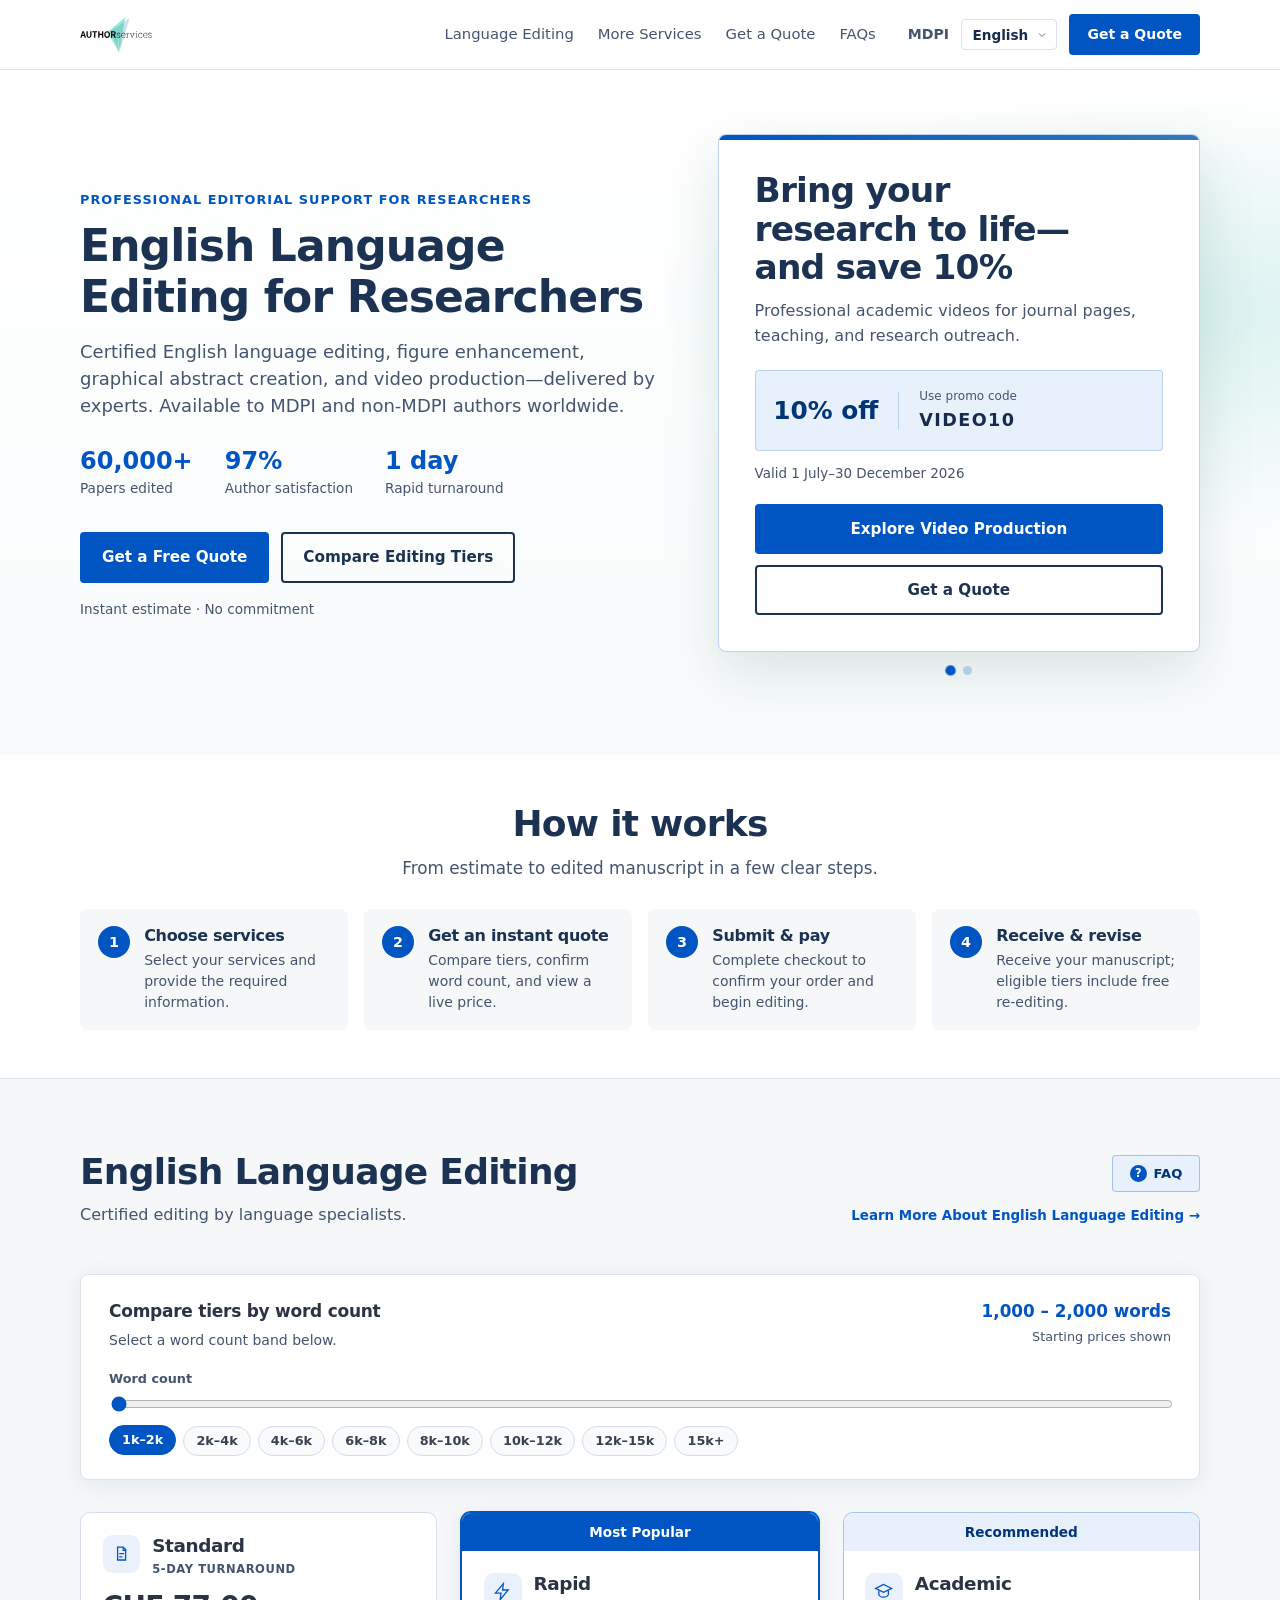
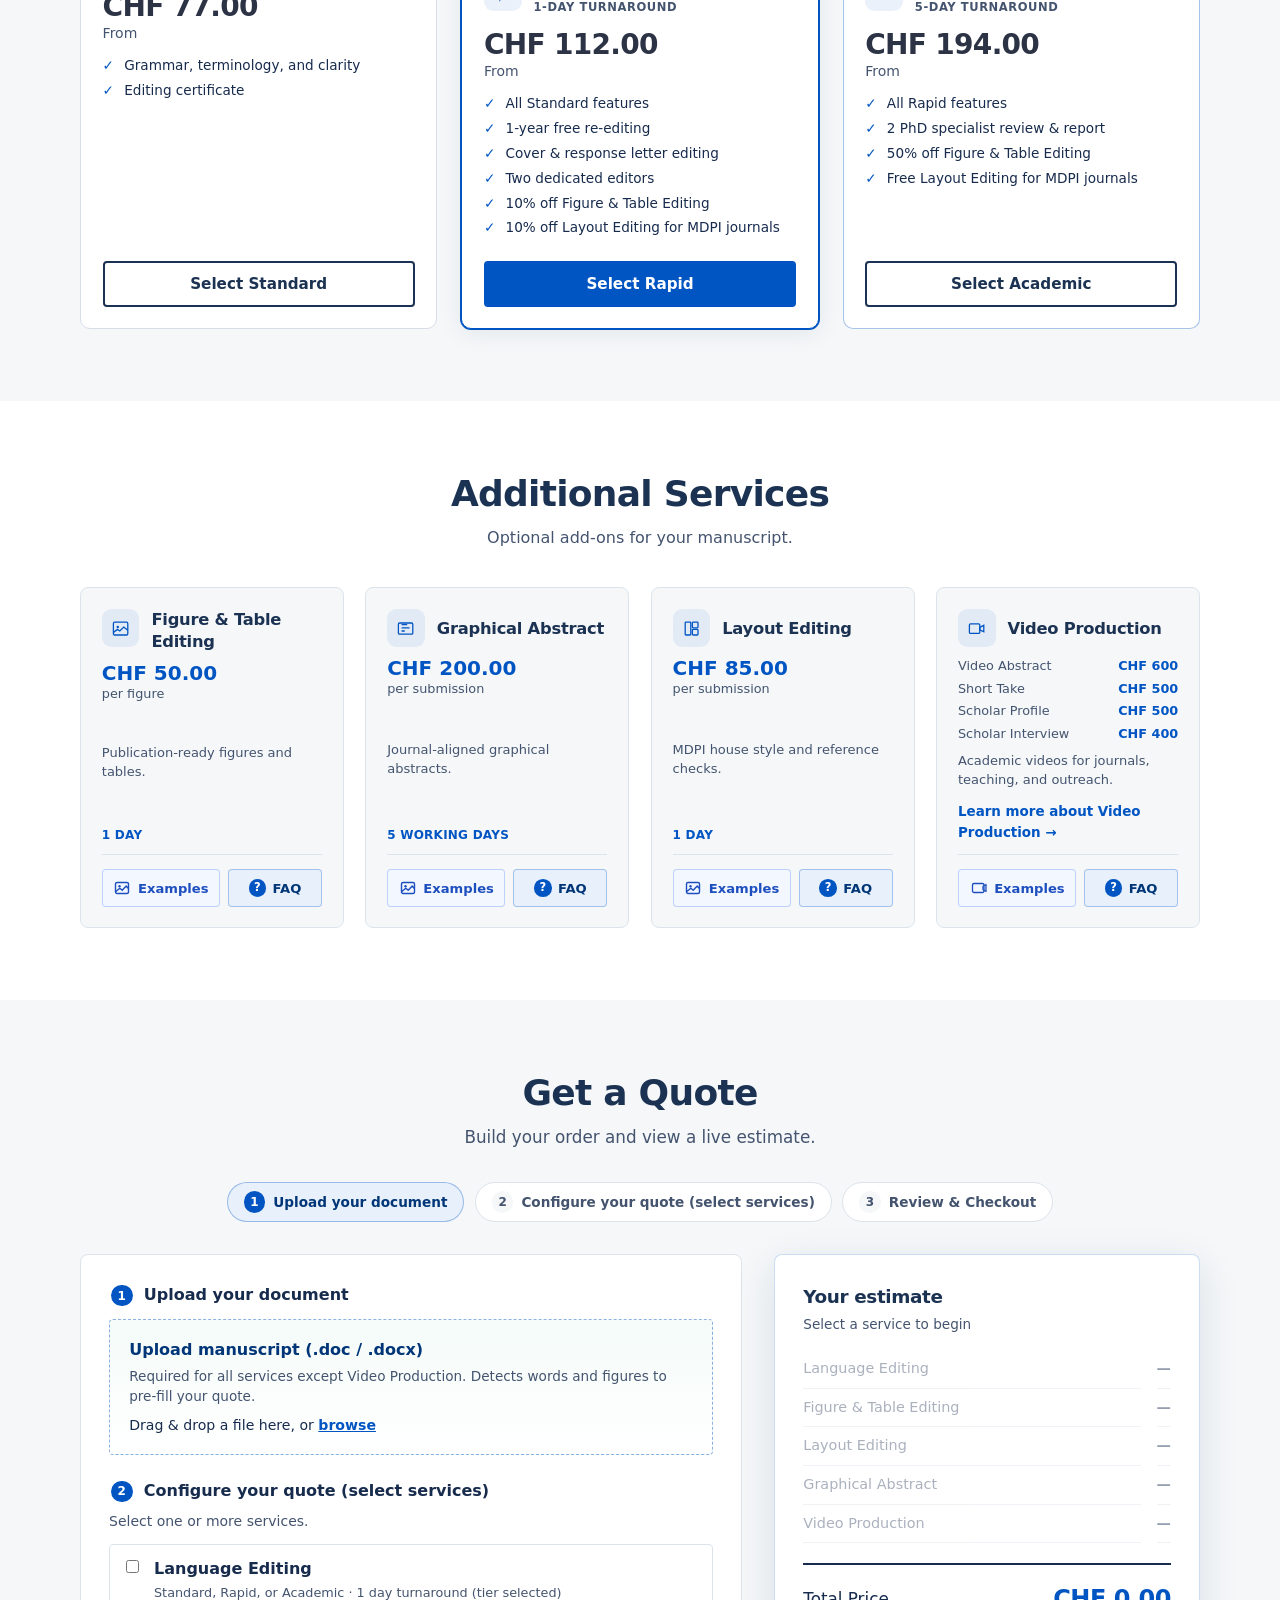
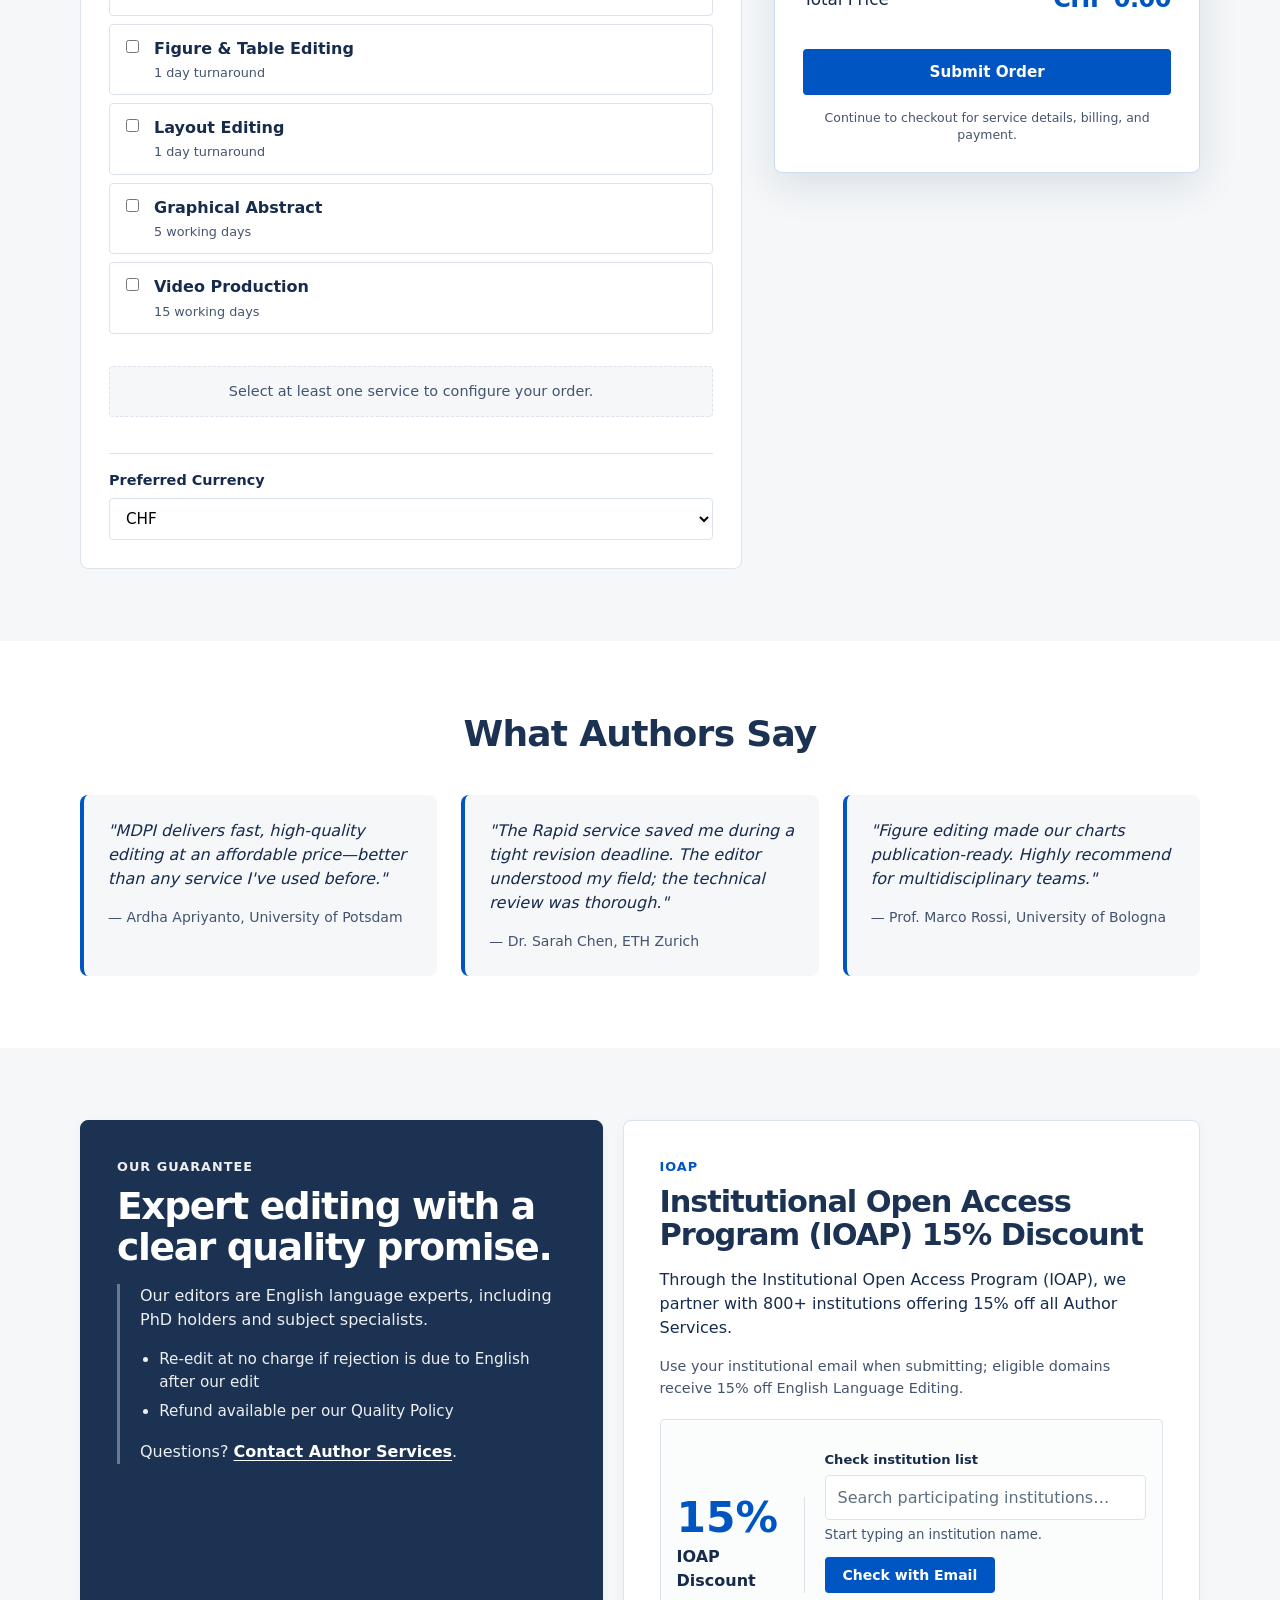
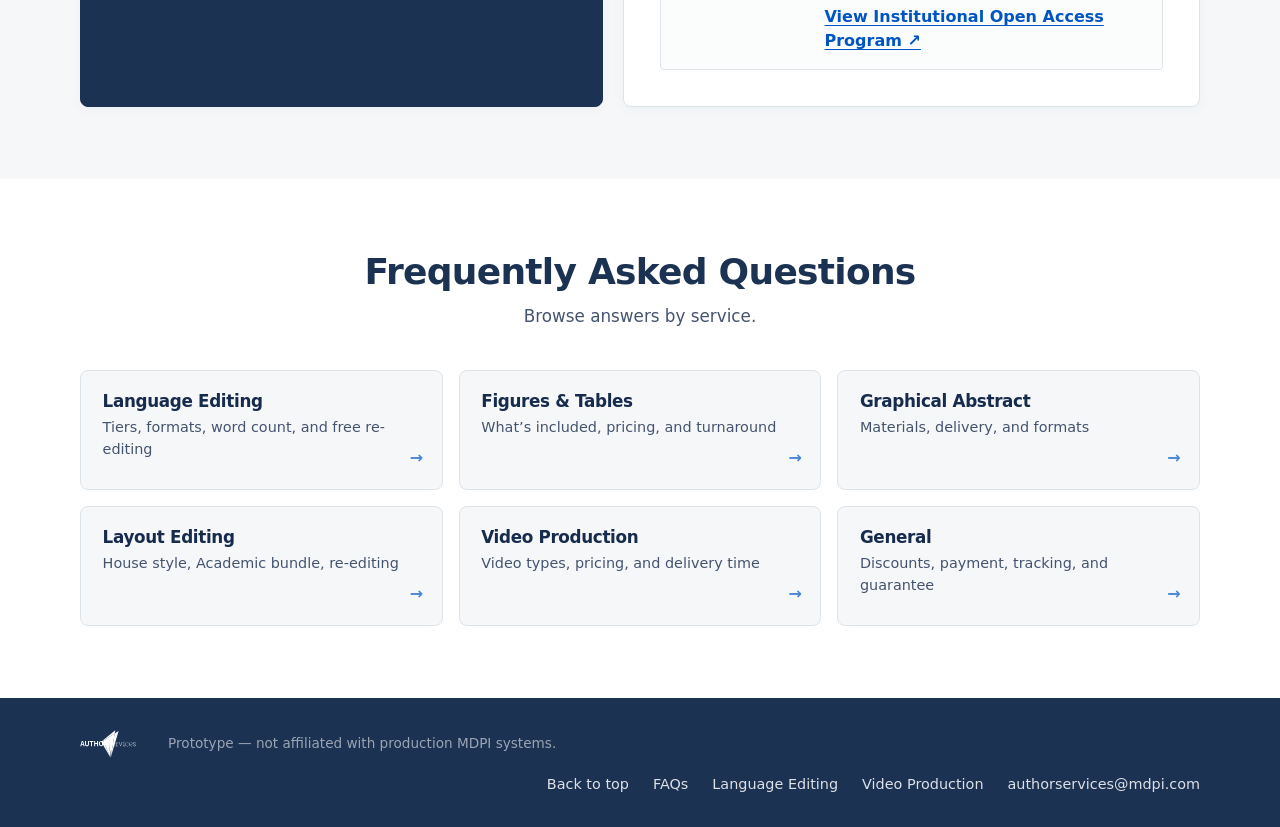
==== commit e6ad6396: "Add Language Editing page and update Academic/Rapid package benefits. Academic now offers 50% off fi" ====
--- a/checkout.html
+++ b/checkout.html
@@ -7,7 +7,7 @@
     <link rel="stylesheet" href="fonts.css?v=20260716b" />
     <link rel="stylesheet" href="styles.css?v=20260717a" />
     <link rel="stylesheet" href="ux-enhance.css?v=20260716b" />
-    <link rel="stylesheet" href="checkout.css?v=20260717e" />
+    <link rel="stylesheet" href="checkout.css?v=20260724a" />
   </head>
   <body class="checkout-page">
     <a href="#checkout-main" class="skip-link" data-i18n="skipToContent">Skip to checkout content</a>
@@ -78,6 +78,6 @@
     <script src="countries.js?v=20260717e"></script>
     <script src="money.js?v=20260723b"></script>
     <script src="i18n.js?v=20260717c"></script>
-    <script src="checkout.js?v=20260723d"></script>
+    <script src="checkout.js?v=20260728c"></script>
   </body>
 </html>
--- a/styles.css
+++ b/styles.css
@@ -2004,6 +2004,15 @@
   text-decoration: line-through;
 }
 
+.price-lines > dd.price-line .price-line-note {
+  display: block;
+  margin-top: 0.15rem;
+  color: var(--mdpi-green);
+  font-size: 0.75rem;
+  font-weight: 600;
+  white-space: normal;
+}
+
 .price-lines > dt.price-discount,
 .price-lines > dd.price-discount {
   color: var(--mdpi-green);
--- a/ux-enhance.css
+++ b/ux-enhance.css
@@ -382,7 +382,12 @@
 
 /* ——— Service sections: typography & spacing ——— */
 .services-section .section-header-with-action {
-  margin-bottom: 2.25rem;
+  margin-bottom: 0.65rem;
+  align-items: center;
+}
+
+.services-section .section-header-copy h2 {
+  margin-bottom: 0;
 }
 
 .services-section .section-header-copy p,
@@ -392,6 +397,44 @@
   max-width: 38ch;
   margin-left: auto;
   margin-right: auto;
+}
+
+.services-lead-row {
+  display: flex;
+  align-items: baseline;
+  justify-content: space-between;
+  gap: 1rem 1.5rem;
+  margin: 0 0 2.25rem;
+  flex-wrap: wrap;
+}
+
+.services-section-lead {
+  margin: 0;
+  flex: 1 1 16rem;
+  max-width: none;
+  color: var(--text-muted);
+  font-size: 1rem;
+  line-height: 1.55;
+}
+
+.services-learn-more {
+  margin: 0;
+  margin-left: auto;
+  flex: 0 0 auto;
+  text-align: right;
+  white-space: nowrap;
+}
+
+@media (max-width: 640px) {
+  .services-lead-row {
+    flex-direction: column;
+    align-items: flex-start;
+  }
+
+  .services-learn-more {
+    margin-left: 0;
+    white-space: normal;
+  }
 }
 
 .addon-section .section-header {
@@ -504,7 +547,19 @@
 }
 
 .tier-card-body {
+  display: flex;
+  flex-direction: column;
+  flex: 1;
   padding: 1.4rem 1.35rem 1.3rem;
+  min-height: 0;
+}
+
+.tier-card .check-list {
+  flex: 1 1 auto;
+}
+
+.tier-card .select-tier {
+  margin-top: auto;
 }
 
 .addon-grid {
@@ -2683,3 +2738,1237 @@
   color: var(--as-primary);
   font-weight: 600;
 }
+
+/* English Language Editing — editorial service page */
+.language-service-page section[id] {
+  scroll-margin-top: calc(var(--header-h) + 4.5rem);
+}
+
+.language-service-page .eyebrow {
+  margin: 0 0 0.65rem;
+  font-size: 0.72rem;
+  font-weight: 800;
+  letter-spacing: 0.08em;
+  text-transform: uppercase;
+  color: var(--as-primary);
+}
+
+.language-hero {
+  position: relative;
+  overflow: hidden;
+  padding-block: clamp(3rem, 7vw, 4.75rem) clamp(4.5rem, 8vw, 6rem);
+  color: var(--text);
+}
+
+.language-hero-bg {
+  position: absolute;
+  inset: 0;
+  background:
+    radial-gradient(circle at 12% 18%, rgba(0, 85, 195, 0.08), transparent 34%),
+    radial-gradient(circle at 88% 8%, rgba(64, 159, 159, 0.1), transparent 28%),
+    linear-gradient(180deg, #f4f9fc 0%, #fafcfd 42%, var(--white) 100%);
+  pointer-events: none;
+}
+
+.language-hero-bg::before {
+  content: "";
+  position: absolute;
+  inset: 0;
+  opacity: 0.35;
+  background-image:
+    linear-gradient(rgba(27, 50, 82, 0.04) 1px, transparent 1px),
+    linear-gradient(90deg, rgba(27, 50, 82, 0.04) 1px, transparent 1px);
+  background-size: 28px 28px;
+  mask-image: linear-gradient(180deg, rgba(0, 0, 0, 0.85), transparent 92%);
+}
+
+.language-hero-grid {
+  position: relative;
+  z-index: 1;
+  display: grid;
+  grid-template-columns: minmax(0, 1.08fr) minmax(15rem, 0.92fr);
+  gap: clamp(2rem, 5vw, 3.75rem);
+  align-items: center;
+}
+
+.language-hero .eyebrow {
+  color: var(--as-primary);
+}
+
+.language-hero h1 {
+  margin: 0 0 1rem;
+  max-width: 12ch;
+  font-size: clamp(2.25rem, 5vw, 3.35rem);
+  line-height: 1.04;
+  letter-spacing: -0.035em;
+  color: var(--as-navy);
+}
+
+.language-hero-lead {
+  max-width: 36rem;
+  margin: 0 0 1.35rem;
+  font-size: clamp(1.02rem, 1.8vw, 1.12rem);
+  line-height: 1.7;
+  color: var(--text-muted);
+}
+
+.language-hero-stats {
+  display: flex;
+  flex-wrap: wrap;
+  gap: 0.55rem;
+  margin: 0 0 1.35rem;
+  padding: 0;
+  list-style: none;
+}
+
+.language-hero-stats li {
+  display: grid;
+  gap: 0.1rem;
+  min-width: 6.5rem;
+  padding: 0.55rem 0.8rem;
+  border: 1px solid rgba(27, 50, 82, 0.1);
+  border-radius: 999px;
+  background: rgba(255, 255, 255, 0.82);
+  box-shadow: 0 1px 0 rgba(255, 255, 255, 0.8) inset;
+}
+
+.language-hero-stats span {
+  font-size: 0.62rem;
+  font-weight: 700;
+  letter-spacing: 0.06em;
+  text-transform: uppercase;
+  color: var(--text-muted);
+}
+
+.language-hero-stats strong {
+  font-size: 0.92rem;
+  color: var(--as-navy);
+}
+
+.language-hero-actions {
+  display: flex;
+  flex-wrap: wrap;
+  gap: 0.65rem;
+}
+
+.language-hero-actions .btn-outline {
+  color: var(--as-primary);
+  border-color: rgba(27, 50, 82, 0.14);
+  background: rgba(255, 255, 255, 0.85);
+}
+
+.language-hero-actions .btn-outline:hover {
+  background: var(--white);
+  border-color: rgba(0, 85, 195, 0.25);
+}
+
+.language-hero-aside {
+  justify-self: end;
+  width: min(100%, 24rem);
+}
+
+.language-manuscript-card {
+  padding: 1.05rem 1.1rem 1.15rem;
+  border: 1px solid rgba(255, 255, 255, 0.65);
+  border-radius: calc(var(--radius) + 6px);
+  background: rgba(255, 255, 255, 0.92);
+  backdrop-filter: blur(8px);
+  box-shadow:
+    0 24px 48px rgba(27, 50, 82, 0.12),
+    0 1px 0 rgba(255, 255, 255, 0.8) inset;
+}
+
+.language-manuscript-toolbar {
+  display: flex;
+  align-items: center;
+  gap: 0.4rem;
+  margin-bottom: 0.85rem;
+  padding-bottom: 0.65rem;
+  border-bottom: 1px solid var(--border);
+}
+
+.language-manuscript-toolbar span {
+  width: 0.55rem;
+  height: 0.55rem;
+  border-radius: 50%;
+  background: var(--border);
+}
+
+.language-manuscript-toolbar span:first-child {
+  background: #f87171;
+}
+
+.language-manuscript-toolbar span:nth-child(2) {
+  background: #fbbf24;
+}
+
+.language-manuscript-toolbar span:nth-child(3) {
+  background: #34d399;
+}
+
+.language-manuscript-toolbar p {
+  margin: 0 0 0 auto;
+  font-size: 0.72rem;
+  font-weight: 700;
+  letter-spacing: 0.04em;
+  text-transform: uppercase;
+  color: var(--text-muted);
+}
+
+.language-ms-line {
+  margin: 0 0 0.55rem;
+  font-size: 0.84rem;
+  line-height: 1.5;
+}
+
+.language-ms-muted {
+  color: var(--text-muted);
+}
+
+.language-ms-del {
+  text-decoration: line-through;
+  color: #b42318;
+  background: rgba(210, 28, 4, 0.08);
+}
+
+.language-ms-ins {
+  color: var(--as-primary);
+  background: rgba(0, 85, 195, 0.08);
+}
+
+.language-manuscript-badges {
+  display: flex;
+  flex-wrap: wrap;
+  gap: 0.4rem;
+  margin: 0.85rem 0 0;
+  padding: 0;
+  list-style: none;
+}
+
+.language-manuscript-badges li {
+  padding: 0.22rem 0.6rem;
+  border-radius: 999px;
+  background: var(--mdpi-green-light);
+  color: var(--as-primary);
+  font-size: 0.72rem;
+  font-weight: 700;
+}
+
+.language-metrics-band {
+  position: relative;
+  z-index: 2;
+  margin-top: clamp(-3rem, -6vw, -2.25rem);
+  padding-bottom: clamp(2.5rem, 5vw, 3.5rem);
+}
+
+.language-metrics-panel {
+  display: grid;
+  grid-template-columns: repeat(3, minmax(0, 1fr));
+  gap: 0;
+  overflow: hidden;
+  border-radius: calc(var(--radius) + 6px);
+  background: linear-gradient(135deg, var(--as-navy) 0%, #243d5e 100%);
+  box-shadow: 0 18px 40px rgba(27, 50, 82, 0.18);
+}
+
+.language-metric {
+  position: relative;
+  padding: clamp(1.25rem, 3vw, 1.65rem) 1rem;
+  text-align: center;
+  color: var(--white);
+}
+
+.language-metric + .language-metric::before {
+  content: "";
+  position: absolute;
+  top: 22%;
+  bottom: 22%;
+  left: 0;
+  width: 1px;
+  background: rgba(255, 255, 255, 0.16);
+}
+
+.language-metric-value {
+  margin: 0;
+  font-size: clamp(1.45rem, 2.6vw, 1.95rem);
+  font-weight: 800;
+  line-height: 1.05;
+  letter-spacing: -0.02em;
+}
+
+.language-metric-label {
+  margin: 0.4rem 0 0;
+  font-size: 0.8125rem;
+  line-height: 1.45;
+  color: rgba(255, 255, 255, 0.78);
+}
+
+.language-trust-section {
+  padding-block: clamp(1rem, 3vw, 2rem) clamp(3rem, 6vw, 4.5rem);
+}
+
+.language-trust-grid {
+  display: grid;
+  grid-template-columns: minmax(0, 0.95fr) minmax(0, 1.05fr);
+  gap: clamp(1.5rem, 4vw, 2.75rem);
+  align-items: start;
+}
+
+.language-trust-copy-block h2 {
+  margin: 0 0 1rem;
+  font-size: clamp(1.65rem, 3vw, 2.15rem);
+  line-height: 1.12;
+  color: var(--as-navy);
+}
+
+.language-trust-quote {
+  margin: 0 0 1rem;
+  padding: 0;
+  border: 0;
+  font-size: clamp(1.05rem, 2vw, 1.2rem);
+  line-height: 1.55;
+  font-weight: 700;
+  color: var(--as-navy);
+}
+
+.language-trust-lead {
+  margin: 0;
+  font-size: 1rem;
+  line-height: 1.75;
+  color: var(--text-muted);
+}
+
+.language-journals-panel {
+  padding: clamp(1.15rem, 2.5vw, 1.5rem);
+  border: 1px solid var(--border);
+  border-radius: calc(var(--radius) + 6px);
+  background: var(--white);
+  box-shadow: var(--shadow);
+}
+
+.language-journals-panel-head h3 {
+  margin: 0 0 0.35rem;
+  font-size: 1.05rem;
+  color: var(--as-navy);
+}
+
+.language-journals-panel-head p {
+  margin: 0 0 1.15rem;
+  font-size: 0.88rem;
+  color: var(--text-muted);
+}
+
+.journal-carousel-viewport {
+  position: relative;
+}
+
+.journal-carousel-slide:not(.is-active) {
+  display: none;
+}
+
+.journal-carousel-grid {
+  display: grid;
+  grid-template-columns: repeat(4, minmax(0, 1fr));
+  gap: 0.75rem;
+  margin: 0;
+  padding: 0;
+  list-style: none;
+}
+
+.language-journal-card {
+  display: flex;
+  flex-direction: column;
+  align-items: center;
+  gap: 0.5rem;
+  padding: 0.8rem 0.55rem;
+  border: 1px solid var(--border);
+  border-radius: var(--radius-sm);
+  background: #fbfcfd;
+  transition: transform 0.15s ease, box-shadow 0.15s ease, border-color 0.15s ease;
+}
+
+.language-journal-card:hover {
+  transform: translateY(-2px);
+  border-color: rgba(0, 85, 195, 0.18);
+  box-shadow: 0 8px 20px rgba(27, 50, 82, 0.08);
+}
+
+.language-journal-card img {
+  width: 3rem;
+  height: 3rem;
+  object-fit: contain;
+}
+
+.language-journal-name {
+  min-height: 2.4em;
+  font-size: 0.72rem;
+  font-weight: 600;
+  line-height: 1.35;
+  text-align: center;
+  color: var(--text);
+}
+
+.journal-carousel-dots {
+  display: flex;
+  justify-content: center;
+  gap: 0.5rem;
+  margin-top: 1rem;
+}
+
+.journal-carousel-dot {
+  width: 0.55rem;
+  height: 0.55rem;
+  padding: 0;
+  border: 0;
+  border-radius: 50%;
+  background: rgba(0, 85, 195, 0.22);
+  cursor: pointer;
+}
+
+.journal-carousel-dot.is-active {
+  background: var(--mdpi-green);
+  transform: scale(1.15);
+}
+
+.journal-carousel-dot:focus-visible {
+  outline: 2px solid var(--as-primary);
+  outline-offset: 2px;
+}
+
+.language-section-head {
+  max-width: 40rem;
+  margin-bottom: 2rem;
+}
+
+.language-section-head-center {
+  margin-inline: auto;
+  text-align: center;
+}
+
+.language-section-head-left {
+  max-width: none;
+}
+
+.language-section-head h2 {
+  margin: 0 0 0.65rem;
+  font-size: clamp(1.55rem, 3vw, 2rem);
+  line-height: 1.15;
+  color: var(--as-navy);
+}
+
+.language-section-head p {
+  margin: 0;
+  color: var(--text-muted);
+  line-height: 1.65;
+}
+
+.language-editors-section {
+  background: linear-gradient(180deg, #f7fafc 0%, var(--as-surface) 100%);
+}
+
+.language-qualifications-section {
+  background: var(--white);
+}
+
+.language-testimonials-section {
+  background: linear-gradient(180deg, var(--as-surface) 0%, #f7fafc 100%);
+}
+
+.editor-grid {
+  display: grid;
+  grid-template-columns: repeat(2, minmax(0, 1fr));
+  gap: 1rem;
+}
+
+.editor-card {
+  position: relative;
+  overflow: hidden;
+  padding: 1.25rem 1.2rem 1.3rem;
+  border: 1px solid var(--border);
+  border-radius: calc(var(--radius) + 4px);
+  background: var(--white);
+  box-shadow: 0 8px 24px rgba(27, 50, 82, 0.05);
+  transition: transform 0.15s ease, box-shadow 0.15s ease;
+}
+
+.editor-card::before {
+  content: "";
+  position: absolute;
+  top: 0;
+  left: 0;
+  right: 0;
+  height: 3px;
+  background: linear-gradient(90deg, var(--as-primary), var(--as-teal));
+}
+
+.editor-card:hover {
+  transform: translateY(-3px);
+  box-shadow: 0 14px 32px rgba(27, 50, 82, 0.1);
+}
+
+.editor-card-top {
+  display: flex;
+  align-items: center;
+  gap: 0.85rem;
+  margin-bottom: 0.75rem;
+}
+
+.editor-avatar {
+  display: grid;
+  place-items: center;
+  width: 3.1rem;
+  height: 3.1rem;
+  border-radius: 50%;
+  background: linear-gradient(145deg, var(--mdpi-green-light), #dce9f7);
+  color: var(--as-primary);
+  font-weight: 800;
+  flex-shrink: 0;
+}
+
+.editor-card h3 {
+  margin: 0;
+  font-size: 1rem;
+  color: var(--as-navy);
+}
+
+.editor-qualification {
+  margin: 0.15rem 0 0;
+  font-size: 0.82rem;
+  color: var(--text-muted);
+}
+
+.editor-subject {
+  margin: 0 0 0.75rem;
+  font-size: 0.76rem;
+  font-weight: 700;
+  letter-spacing: 0.05em;
+  text-transform: uppercase;
+  color: var(--as-primary);
+}
+
+.editor-meta {
+  display: grid;
+  grid-template-columns: 1fr 1fr;
+  gap: 0.65rem;
+  margin: 0 0 0.75rem;
+  padding-top: 0.75rem;
+  border-top: 1px solid var(--border);
+  font-size: 0.82rem;
+}
+
+.editor-meta div {
+  display: grid;
+  gap: 0.15rem;
+}
+
+.editor-meta dt {
+  color: var(--text-muted);
+  font-weight: 500;
+}
+
+.editor-meta dd {
+  margin: 0;
+  font-weight: 700;
+  color: var(--as-navy);
+}
+
+.editor-bio {
+  margin: 0;
+  font-size: 0.86rem;
+  line-height: 1.6;
+  color: var(--text-muted);
+}
+
+.qualification-grid {
+  display: grid;
+  grid-template-columns: repeat(4, minmax(0, 1fr));
+  gap: 1rem;
+}
+
+.qualification-card {
+  position: relative;
+  display: flex;
+  flex-direction: column;
+  gap: 0.65rem;
+  min-height: 100%;
+  padding: 1.2rem 1rem 1.25rem;
+  border: 1px solid var(--border);
+  border-radius: calc(var(--radius) + 4px);
+  background: linear-gradient(180deg, var(--white) 0%, #f8fbfd 100%);
+  box-shadow: 0 6px 18px rgba(27, 50, 82, 0.04);
+}
+
+.qualification-step {
+  position: absolute;
+  top: 0.85rem;
+  right: 0.85rem;
+  width: 1.5rem;
+  height: 1.5rem;
+  display: grid;
+  place-items: center;
+  border-radius: 50%;
+  background: var(--mdpi-green-light);
+  font-size: 0.68rem;
+  font-weight: 800;
+  color: var(--as-primary);
+}
+
+.qualification-icon {
+  width: 2.35rem;
+  height: 2.35rem;
+  padding: 0.45rem;
+  border-radius: 12px;
+  background: var(--mdpi-green-light);
+  color: var(--as-primary);
+}
+
+.qualification-card h3 {
+  margin: 0;
+  padding-right: 1.75rem;
+  font-size: 0.98rem;
+  color: var(--as-navy);
+}
+
+.qualification-card .check-list {
+  margin: 0;
+  font-size: 0.86rem;
+}
+
+.language-pricing-section {
+  background: var(--white);
+  padding-bottom: clamp(3rem, 6vw, 4.5rem);
+}
+
+.language-pricing-header {
+  display: flex;
+  align-items: flex-end;
+  justify-content: space-between;
+  gap: 1.5rem;
+  margin-bottom: 1.5rem;
+}
+
+.language-cta-section {
+  padding-block: clamp(3rem, 6vw, 4.5rem);
+  background:
+    radial-gradient(circle at 10% 20%, rgba(64, 159, 159, 0.18), transparent 34%),
+    linear-gradient(135deg, var(--as-navy) 0%, #1a4470 52%, var(--as-navy) 100%);
+}
+
+.language-cta-panel {
+  display: grid;
+  grid-template-columns: minmax(0, 1.15fr) minmax(12rem, 0.85fr) auto;
+  gap: 1.5rem 2rem;
+  align-items: center;
+  padding: clamp(1.5rem, 3vw, 2rem);
+  border: 1px solid rgba(255, 255, 255, 0.12);
+  border-radius: calc(var(--radius) + 6px);
+  background: rgba(255, 255, 255, 0.06);
+  backdrop-filter: blur(6px);
+}
+
+.language-cta-copy .eyebrow {
+  color: rgba(255, 255, 255, 0.72);
+}
+
+.language-cta-copy h2 {
+  margin: 0 0 0.35rem;
+  font-size: clamp(1.35rem, 2.5vw, 1.85rem);
+  color: var(--white);
+}
+
+.language-cta-copy p {
+  margin: 0;
+  color: rgba(255, 255, 255, 0.78);
+}
+
+.language-cta-checklist {
+  margin: 0;
+  padding: 0;
+  list-style: none;
+}
+
+.language-cta-checklist li {
+  position: relative;
+  padding-left: 1.25rem;
+  font-size: 0.88rem;
+  line-height: 1.55;
+  color: rgba(255, 255, 255, 0.82);
+}
+
+.language-cta-checklist li + li {
+  margin-top: 0.35rem;
+}
+
+.language-cta-checklist li::before {
+  content: "✓";
+  position: absolute;
+  left: 0;
+  color: var(--as-teal-light);
+  font-weight: 800;
+}
+
+.language-cta-actions {
+  display: flex;
+  flex-direction: column;
+  gap: 0.55rem;
+  min-width: 12rem;
+}
+
+.language-cta-outline {
+  color: var(--white);
+  border-color: rgba(255, 255, 255, 0.35);
+  background: transparent;
+}
+
+.language-cta-outline:hover {
+  background: rgba(255, 255, 255, 0.08);
+  border-color: rgba(255, 255, 255, 0.55);
+  color: var(--white);
+}
+
+.testimonial-group-carousel {
+  position: relative;
+}
+
+.testimonial-group-track {
+  position: relative;
+}
+
+.testimonial-group {
+  display: grid;
+  grid-template-columns: repeat(4, minmax(0, 1fr));
+  gap: 1rem;
+}
+
+.testimonial-group:not(.is-active) {
+  display: none;
+}
+
+.testimonial-card {
+  position: relative;
+  display: flex;
+  flex-direction: column;
+  justify-content: space-between;
+  margin: 0;
+  padding: 1.35rem 1.2rem 1.2rem;
+  border: 1px solid var(--border);
+  border-radius: calc(var(--radius) + 2px);
+  background: var(--white);
+  box-shadow: 0 8px 22px rgba(27, 50, 82, 0.06);
+}
+
+.testimonial-card::before {
+  content: "“";
+  display: block;
+  margin-bottom: 0.35rem;
+  font-size: 2rem;
+  line-height: 1;
+  color: var(--as-primary);
+  opacity: 0.35;
+}
+
+.testimonial-card p {
+  margin: 0 0 1rem;
+  font-size: 0.94rem;
+  line-height: 1.65;
+  color: var(--text);
+}
+
+.testimonial-card footer {
+  display: grid;
+  gap: 0.15rem;
+  margin-top: auto;
+  padding-top: 0.85rem;
+  border-top: 1px solid var(--border);
+}
+
+.testimonial-card footer strong {
+  color: var(--as-navy);
+}
+
+.testimonial-card footer span {
+  color: var(--text-muted);
+  font-size: 0.82rem;
+}
+
+.testimonial-group-dots {
+  display: flex;
+  justify-content: center;
+  gap: 0.5rem;
+  margin-top: 1.25rem;
+}
+
+.testimonial-group-dot {
+  width: 0.55rem;
+  height: 0.55rem;
+  padding: 0;
+  border: 0;
+  border-radius: 50%;
+  background: rgba(0, 85, 195, 0.22);
+  cursor: pointer;
+}
+
+.testimonial-group-dot.is-active {
+  background: var(--mdpi-green);
+  transform: scale(1.15);
+}
+
+.testimonial-group-dot:focus-visible {
+  outline: 2px solid var(--as-primary);
+  outline-offset: 2px;
+}
+
+.package-compare-wrap {
+  overflow-x: auto;
+  -webkit-overflow-scrolling: touch;
+  margin-bottom: 1.5rem;
+  border: 1px solid var(--border);
+  border-radius: calc(var(--radius) + 4px);
+  background: var(--white);
+  box-shadow: var(--shadow);
+}
+
+.package-compare-table {
+  width: 100%;
+  min-width: 760px;
+  border-collapse: separate;
+  border-spacing: 0;
+  background: transparent;
+}
+
+.package-compare-table th,
+.package-compare-table td {
+  padding: 0.95rem 1rem;
+  border-bottom: 1px solid var(--border);
+  text-align: center;
+  vertical-align: middle;
+}
+
+.package-compare-table thead th {
+  padding-top: 1.35rem;
+  padding-bottom: 1.35rem;
+  background: linear-gradient(180deg, #fafcfd 0%, var(--white) 100%);
+  border-bottom: 2px solid var(--border);
+}
+
+.package-compare-table tbody tr:last-child th,
+.package-compare-table tbody tr:last-child td {
+  border-bottom: 0;
+}
+
+.package-compare-table tbody tr:nth-child(even) td[data-tier-col] {
+  background: #fbfcfd;
+}
+
+.package-compare-table tbody th {
+  position: sticky;
+  left: 0;
+  z-index: 2;
+  text-align: left;
+  font-weight: 600;
+  font-size: 0.9rem;
+  color: var(--text);
+  background: var(--white);
+  box-shadow: 1px 0 0 var(--border);
+}
+
+.package-compare-table tbody tr:nth-child(even) th {
+  background: #fbfcfd;
+}
+
+.pkg-feature-col {
+  position: sticky;
+  left: 0;
+  z-index: 3;
+  min-width: 14rem;
+  text-align: left !important;
+  font-size: 0.82rem;
+  font-weight: 700;
+  letter-spacing: 0.03em;
+  text-transform: uppercase;
+  color: var(--text-muted);
+  background: linear-gradient(180deg, #fafcfd 0%, var(--white) 100%) !important;
+  box-shadow: 1px 0 0 var(--border);
+}
+
+.pkg-col-head {
+  position: relative;
+  min-width: 10.5rem;
+  vertical-align: bottom;
+}
+
+.pkg-col-head-inner {
+  display: flex;
+  flex-direction: column;
+  align-items: center;
+  gap: 0.15rem;
+  padding: 0.15rem 0.35rem 0;
+}
+
+.pkg-col-featured .pkg-col-head-inner {
+  padding-top: 0.35rem;
+}
+
+.pkg-col-featured .pkg-col-head-inner::before {
+  content: "";
+  display: block;
+  width: 2.5rem;
+  height: 3px;
+  margin-bottom: 0.55rem;
+  border-radius: 999px;
+  background: var(--as-navy);
+}
+
+.package-compare-table td[data-tier-col] {
+  background: var(--white);
+  transition: background-color 0.15s ease, box-shadow 0.15s ease;
+}
+
+.package-compare-table tbody tr:hover td[data-tier-col] {
+  background: #f7fafc;
+}
+
+.package-compare-table tbody tr:hover th {
+  background: #f7fafc;
+}
+
+.package-compare-table tbody tr:hover td.is-selected {
+  background: #eaf2fa;
+}
+
+.pkg-col-head.is-selected,
+.package-compare-table td.is-selected {
+  background: #f4f8fc;
+  box-shadow: inset 0 0 0 1px rgba(0, 85, 195, 0.14);
+}
+
+.package-compare-table tbody tr:nth-child(even) td.is-selected {
+  background: #eef4fa;
+}
+
+.pkg-col-head.is-selected {
+  box-shadow: inset 0 0 0 1px rgba(0, 85, 195, 0.14), inset 0 -2px 0 var(--as-primary);
+}
+
+.pkg-banner {
+  display: inline-flex;
+  margin-bottom: 0.35rem;
+  padding: 0.18rem 0.6rem;
+  border-radius: 999px;
+  background: var(--as-navy);
+  color: var(--white);
+  font-size: 0.62rem;
+  font-weight: 800;
+  letter-spacing: 0.06em;
+  text-transform: uppercase;
+}
+
+.pkg-name {
+  display: block;
+  font-size: 1.15rem;
+  font-weight: 800;
+  color: var(--as-navy);
+  line-height: 1.2;
+}
+
+.pkg-price {
+  display: block;
+  font-size: 1.35rem;
+  font-weight: 800;
+  color: var(--text);
+  line-height: 1.15;
+}
+
+.pkg-price::before {
+  content: "From ";
+  font-size: 0.72rem;
+  font-weight: 600;
+  color: var(--text-muted);
+  letter-spacing: 0.02em;
+  text-transform: uppercase;
+}
+
+.pkg-turnaround {
+  display: block;
+  margin-bottom: 0.85rem;
+  font-size: 0.82rem;
+  color: var(--text-muted);
+}
+
+.pkg-select-btn {
+  min-width: 6.75rem;
+}
+
+.pkg-select-btn:focus-visible {
+  outline: 2px solid var(--as-primary);
+  outline-offset: 2px;
+}
+
+.pkg-check {
+  display: inline-flex;
+  align-items: center;
+  justify-content: center;
+}
+
+.pkg-check-icon {
+  display: inline-flex;
+  align-items: center;
+  justify-content: center;
+  width: 1.45rem;
+  height: 1.45rem;
+  border-radius: 999px;
+  background: color-mix(in srgb, var(--color-signal-success) 12%, var(--white));
+  color: var(--color-signal-success);
+  font-size: 0.82rem;
+  font-weight: 800;
+  line-height: 1;
+}
+
+.pkg-unavailable {
+  color: var(--color-text-disabled);
+  font-weight: 500;
+  font-size: 1rem;
+}
+
+.pkg-discount {
+  display: inline-flex;
+  align-items: center;
+  justify-content: center;
+  min-width: 4.5rem;
+  padding: 0.22rem 0.55rem;
+  border-radius: 999px;
+  background: var(--mdpi-green-light);
+  color: var(--as-primary-active);
+  font-size: 0.78rem;
+  font-weight: 700;
+  line-height: 1.2;
+  white-space: nowrap;
+}
+
+.pkg-discount-free {
+  background: color-mix(in srgb, var(--color-signal-success) 14%, var(--white));
+  color: var(--color-signal-success);
+}
+
+.package-compare-cards {
+  display: none;
+  gap: 1rem;
+  padding: 1rem;
+}
+
+.package-compare-card {
+  position: relative;
+  display: flex;
+  flex-direction: column;
+  padding: 1.15rem 1.2rem 1.2rem;
+  border: 1px solid var(--border);
+  border-radius: calc(var(--radius) + 2px);
+  background: var(--white);
+  box-shadow: var(--shadow-sm);
+}
+
+.package-compare-card.pkg-card-featured {
+  border-color: color-mix(in srgb, var(--as-navy) 18%, var(--border));
+}
+
+.package-compare-card.is-selected {
+  border-color: color-mix(in srgb, var(--as-primary) 35%, var(--border));
+  background: linear-gradient(180deg, #f7fbff 0%, var(--white) 42%);
+  box-shadow: 0 8px 24px rgba(0, 85, 195, 0.1);
+}
+
+.pkg-card-top {
+  margin-bottom: 0.85rem;
+  padding-bottom: 0.85rem;
+  border-bottom: 1px solid var(--border);
+}
+
+.pkg-card-title-row {
+  display: flex;
+  flex-wrap: wrap;
+  align-items: center;
+  gap: 0.45rem 0.65rem;
+  margin-bottom: 0.35rem;
+}
+
+.pkg-card-title-row h3 {
+  margin: 0;
+  font-size: 1.15rem;
+  color: var(--as-navy);
+}
+
+.pkg-card-price {
+  margin: 0;
+  font-size: 1.45rem;
+  font-weight: 800;
+  line-height: 1.1;
+}
+
+.pkg-card-price::before {
+  content: "From ";
+  font-size: 0.75rem;
+  font-weight: 600;
+  color: var(--text-muted);
+  letter-spacing: 0.02em;
+  text-transform: uppercase;
+}
+
+.pkg-card-meta {
+  margin: 0.2rem 0 0;
+  color: var(--text-muted);
+  font-size: 0.88rem;
+}
+
+.pkg-card-features {
+  flex: 1;
+  margin-bottom: 1rem !important;
+}
+
+.package-compare-card .pkg-select-btn {
+  width: 100%;
+  margin-top: auto;
+}
+
+.package-compare-action {
+  display: flex;
+  align-items: center;
+  justify-content: space-between;
+  gap: 1.25rem;
+  padding: 1.15rem 1.25rem;
+  border: 1px solid var(--border);
+  border-radius: calc(var(--radius) + 4px);
+  background: linear-gradient(135deg, #f8fbff 0%, var(--white) 100%);
+  box-shadow: var(--shadow-sm);
+}
+
+.package-compare-action-copy {
+  min-width: 0;
+}
+
+.package-compare-action-copy p {
+  margin: 0;
+  color: var(--text-muted);
+}
+
+.package-compare-action-eyebrow {
+  margin: 0 0 0.2rem !important;
+  font-size: 0.72rem;
+  font-weight: 800;
+  letter-spacing: 0.06em;
+  text-transform: uppercase;
+  color: var(--as-primary);
+}
+
+.package-compare-action-copy strong {
+  color: var(--text);
+}
+
+@media (max-width: 1024px) {
+  .language-hero-grid {
+    grid-template-columns: 1fr;
+  }
+
+  .language-hero-aside {
+    justify-self: stretch;
+    width: 100%;
+    max-width: 24rem;
+  }
+
+  .language-trust-grid {
+    grid-template-columns: 1fr;
+  }
+
+  .language-cta-panel {
+    grid-template-columns: 1fr;
+  }
+
+  .language-cta-actions {
+    flex-direction: row;
+    flex-wrap: wrap;
+    min-width: 0;
+  }
+
+  .journal-carousel-grid {
+    grid-template-columns: repeat(4, minmax(0, 1fr));
+  }
+
+  .testimonial-group {
+    grid-template-columns: repeat(2, minmax(0, 1fr));
+  }
+
+  .qualification-grid {
+    grid-template-columns: repeat(2, minmax(0, 1fr));
+  }
+
+  .language-metrics-panel {
+    grid-template-columns: 1fr;
+  }
+
+  .language-metric + .language-metric::before {
+    display: none;
+  }
+
+  .language-metric + .language-metric {
+    border-top: 1px solid rgba(255, 255, 255, 0.14);
+  }
+
+  .language-pricing-header {
+    flex-direction: column;
+    align-items: flex-start;
+  }
+}
+
+@media (max-width: 768px) {
+  .journal-carousel-grid {
+    grid-template-columns: repeat(2, minmax(0, 1fr));
+  }
+
+  .package-compare-table {
+    display: none;
+  }
+
+  .package-compare-cards {
+    display: grid;
+  }
+
+  .package-compare-action {
+    flex-direction: column;
+    align-items: stretch;
+  }
+}
+
+@media (max-width: 640px) {
+  .editor-grid,
+  .qualification-grid {
+    grid-template-columns: 1fr;
+  }
+
+  .language-hero-stats {
+    display: grid;
+    grid-template-columns: 1fr;
+  }
+
+  .language-hero-stats li {
+    min-width: 0;
+    border-radius: var(--radius-sm);
+  }
+
+  .editor-meta {
+    grid-template-columns: 1fr;
+  }
+
+  .testimonial-group {
+    grid-template-columns: 1fr;
+  }
+
+  .language-service-page .faq-back-bar-inner {
+    flex-direction: column;
+    align-items: flex-start;
+  }
+
+  .language-service-page .faq-back-secondary {
+    overflow-x: auto;
+    max-width: 100%;
+    white-space: nowrap;
+  }
+}
--- a/checkout.css
+++ b/checkout.css
@@ -391,6 +391,15 @@
   white-space: nowrap;
 }
 
+.checkout-summary-row .checkout-line-note {
+  display: block;
+  margin-top: 0.15rem;
+  color: var(--color-signal-success);
+  font-size: 0.75rem;
+  font-weight: 600;
+  white-space: normal;
+}
+
 .checkout-summary-row.is-discount dd {
   color: var(--color-signal-success);
 }
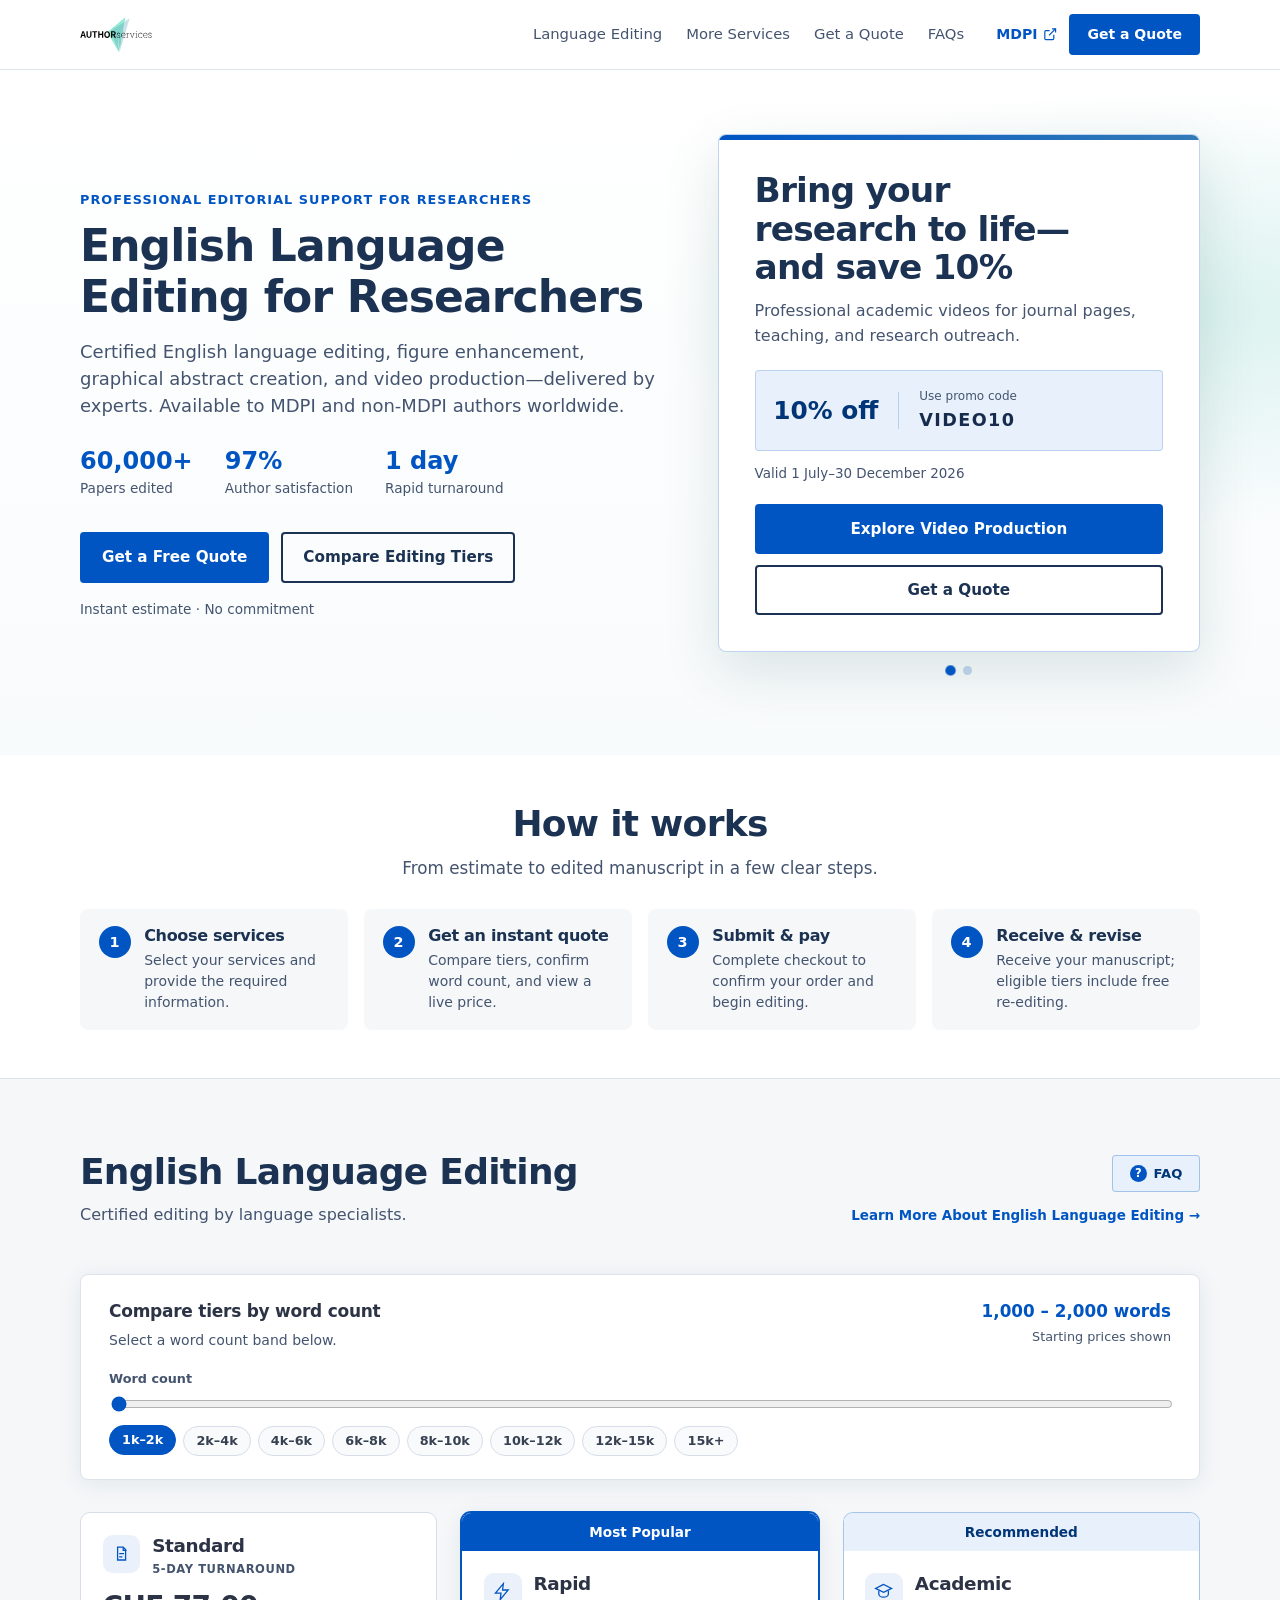
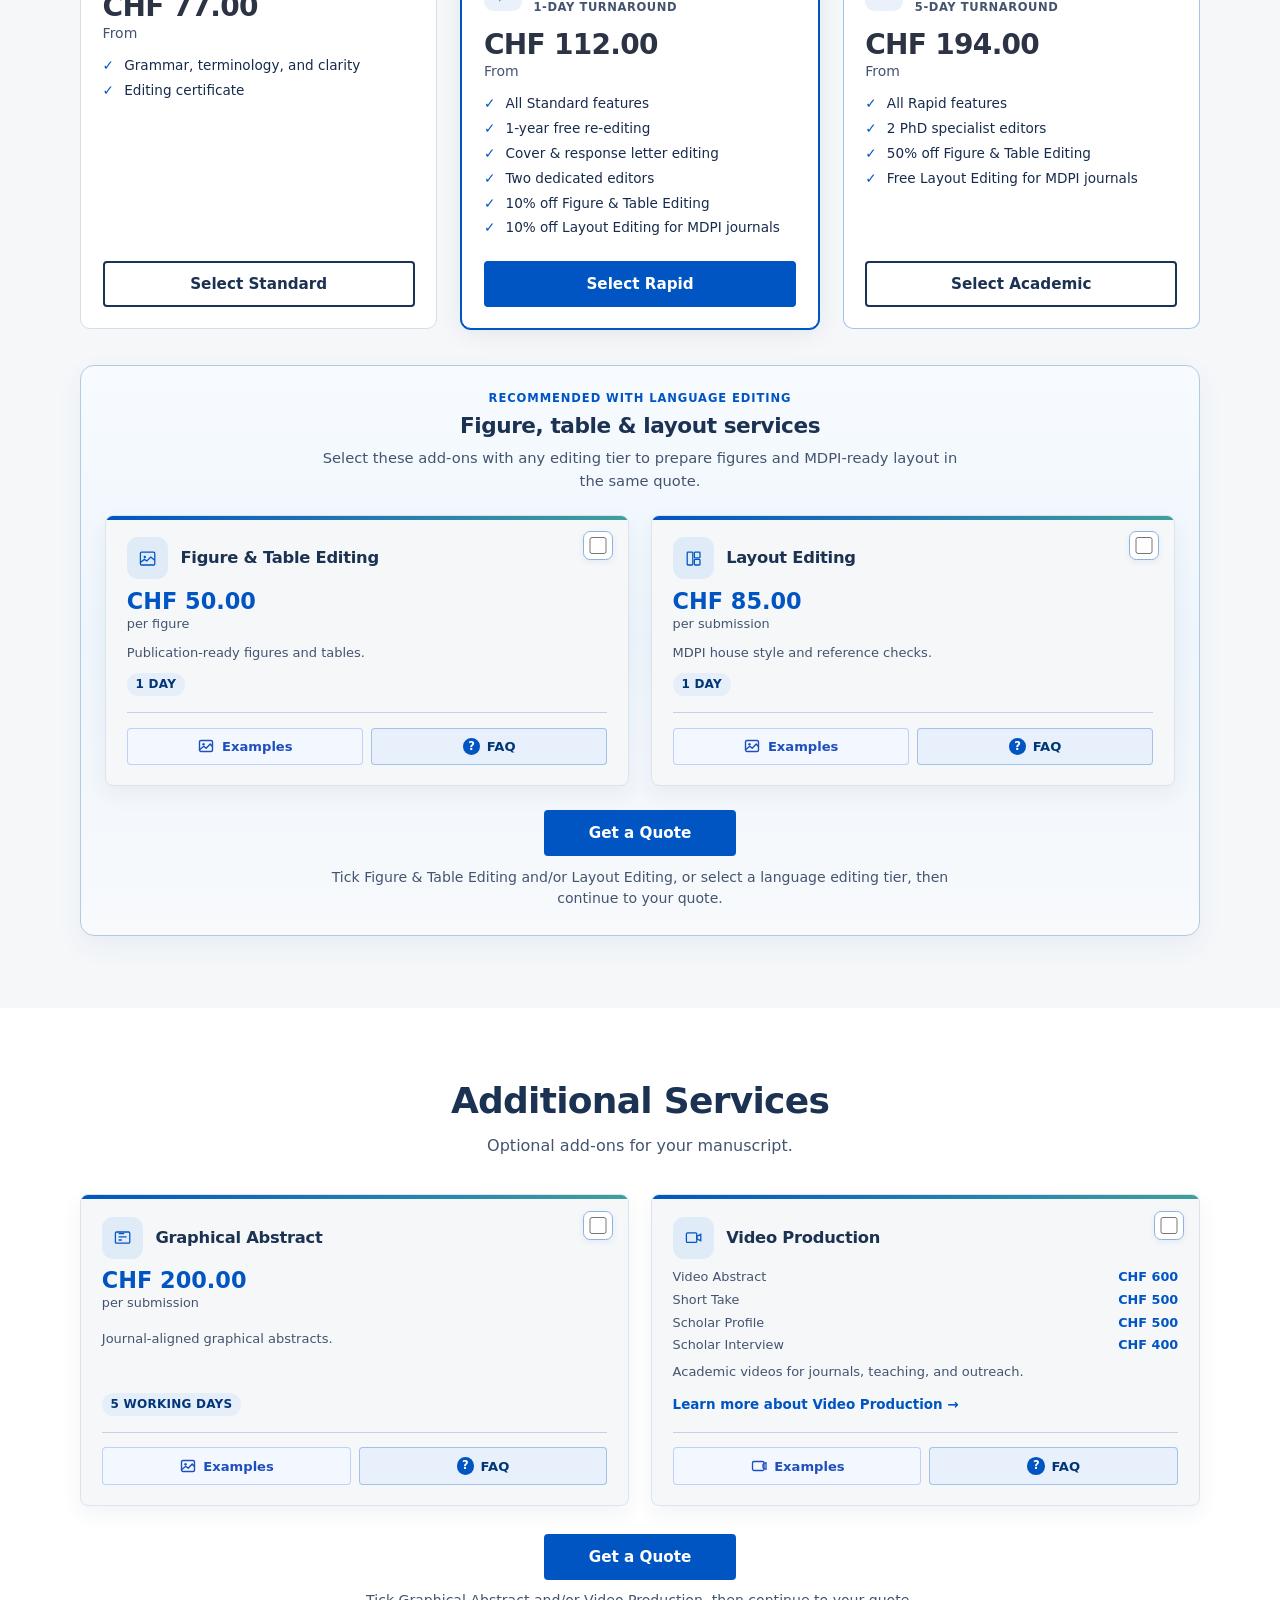
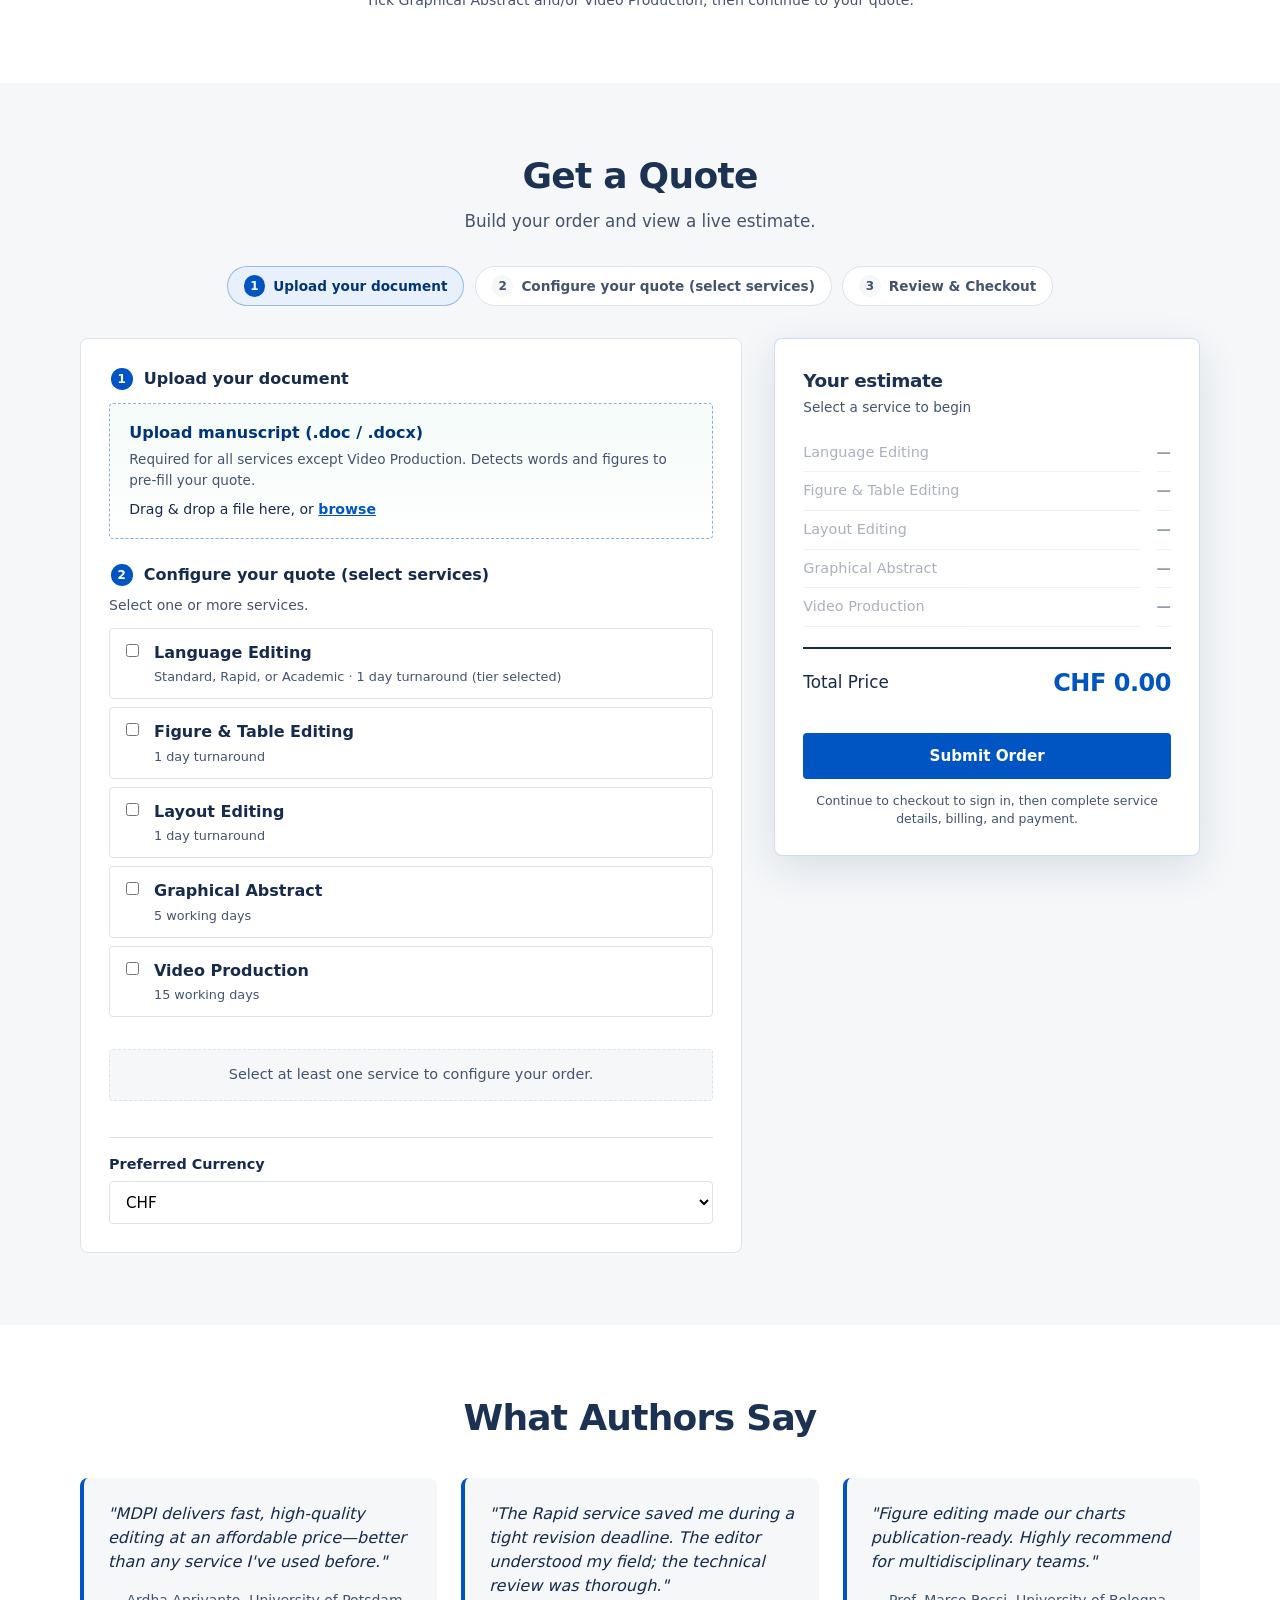
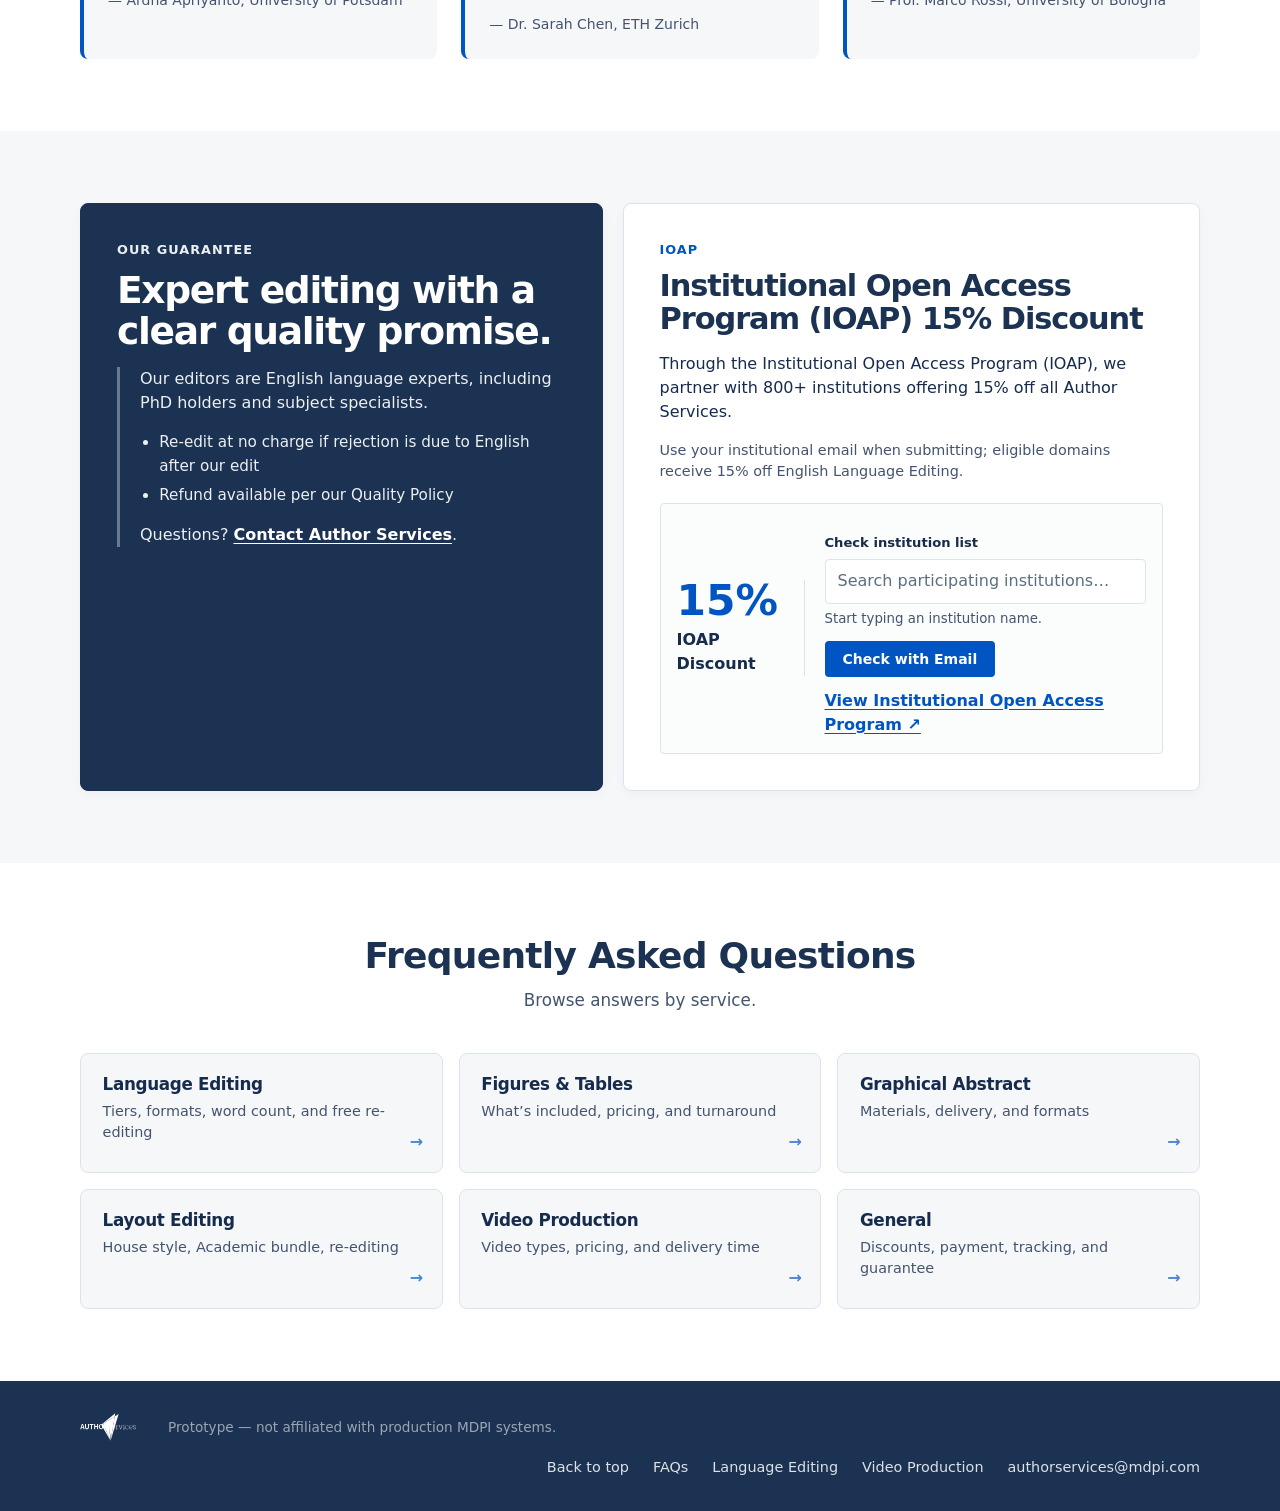
==== commit 50e6890f: "Improve checkout auth, order pricing, and header UX. Require MDPI login after Submit Order for all s" ====
--- a/checkout.html
+++ b/checkout.html
@@ -5,9 +5,9 @@
     <meta name="viewport" content="width=device-width, initial-scale=1.0" />
     <title>Checkout | MDPI Author Services</title>
     <link rel="stylesheet" href="fonts.css?v=20260716b" />
-    <link rel="stylesheet" href="styles.css?v=20260717a" />
+    <link rel="stylesheet" href="styles.css?v=20260728k" />
     <link rel="stylesheet" href="ux-enhance.css?v=20260716b" />
-    <link rel="stylesheet" href="checkout.css?v=20260724a" />
+    <link rel="stylesheet" href="checkout.css?v=20260728c" />
   </head>
   <body class="checkout-page">
     <a href="#checkout-main" class="skip-link" data-i18n="skipToContent">Skip to checkout content</a>
@@ -28,19 +28,11 @@
             class="header-mdpi-link"
             target="_blank"
             rel="noopener noreferrer"
-            data-i18n="headerMdpi"
           >
-            MDPI
+            <span data-i18n="headerMdpi">MDPI</span>
             <svg class="icon-external" width="14" height="14" viewBox="0 0 24 24" fill="none" stroke="currentColor" stroke-width="2" aria-hidden="true"><path d="M18 13v6a2 2 0 0 1-2 2H5a2 2 0 0 1-2-2V8a2 2 0 0 1 2-2h6"/><polyline points="15 3 21 3 21 9"/><line x1="10" y1="14" x2="21" y2="3"/></svg>
             <span class="visually-hidden" data-i18n="headerMdpiHint">(opens in new tab)</span>
           </a>
-          <div class="lang-selector">
-            <label class="visually-hidden" for="checkout-lang" data-i18n="langLabel">Language</label>
-            <select id="checkout-lang" aria-label="Language">
-              <option value="en">English</option>
-              <option value="zh">中文</option>
-            </select>
-          </div>
           <a href="index.html#quote" class="checkout-back-link" data-i18n="checkoutEditQuote">← Edit quote</a>
         </div>
       </div>
@@ -77,7 +69,7 @@
 
     <script src="countries.js?v=20260717e"></script>
     <script src="money.js?v=20260723b"></script>
-    <script src="i18n.js?v=20260717c"></script>
-    <script src="checkout.js?v=20260728c"></script>
+    <script src="i18n.js?v=20260728d"></script>
+    <script src="checkout.js?v=20260728f"></script>
   </body>
 </html>
--- a/styles.css
+++ b/styles.css
@@ -182,41 +182,28 @@
 .header-mdpi-link {
   display: inline-flex;
   align-items: center;
-  gap: 0.3rem;
+  gap: 0.35rem;
   font-size: 0.88rem;
   font-weight: 600;
-  color: var(--text-muted);
+  color: var(--as-primary);
   white-space: nowrap;
   flex-shrink: 0;
 }
 
 .header-mdpi-link:hover {
-  color: var(--as-primary);
+  color: var(--as-primary-hover);
 }
 
 .header-mdpi-link .icon-external {
   flex-shrink: 0;
-  opacity: 0.85;
+  width: 0.9rem;
+  height: 0.9rem;
+  opacity: 1;
+  color: currentColor;
 }
 
 .faq-site-header .header-actions {
   margin-left: auto;
-}
-
-.lang-selector select {
-  padding: 0.4rem 1.75rem 0.4rem 0.65rem;
-  font-family: inherit;
-  font-size: 0.85rem;
-  font-weight: 600;
-  color: var(--text);
-  background: var(--white);
-  border: 1px solid var(--border);
-  border-radius: var(--radius-sm);
-  cursor: pointer;
-  appearance: none;
-  background-image: url("data:image/svg+xml,%3Csvg xmlns='http://www.w3.org/2000/svg' width='12' height='12' viewBox='0 0 24 24' fill='none' stroke='%2364748b' stroke-width='2'%3E%3Cpolyline points='6 9 12 15 18 9'/%3E%3C/svg%3E");
-  background-repeat: no-repeat;
-  background-position: right 0.5rem center;
 }
 
 .visually-hidden {
@@ -1137,6 +1124,235 @@
   display: grid;
   grid-template-columns: repeat(4, 1fr);
   gap: 1.25rem;
+}
+
+.editing-companion-panel {
+  margin-top: 2rem;
+  padding: 1.5rem 1.5rem 1.65rem;
+  border: 1px solid color-mix(in srgb, var(--as-primary) 18%, var(--border));
+  border-radius: calc(var(--radius) + 6px);
+  background:
+    linear-gradient(180deg, #f7fbff 0%, #eef5fc 48%, #f8fafc 100%);
+  box-shadow: 0 10px 28px rgba(0, 85, 195, 0.06);
+}
+
+.editing-companion-panel-head {
+  max-width: 40rem;
+  margin: 0 auto 1.35rem;
+  text-align: center;
+}
+
+.editing-companion-eyebrow {
+  margin: 0 0 0.4rem;
+  color: var(--as-primary);
+  font-size: 0.72rem;
+  font-weight: 800;
+  letter-spacing: 0.08em;
+  text-transform: uppercase;
+}
+
+.editing-companion-title {
+  margin: 0 0 0.45rem;
+  color: var(--as-navy);
+  font-size: clamp(1.15rem, 2vw, 1.35rem);
+  letter-spacing: -0.02em;
+  line-height: 1.25;
+}
+
+.editing-companion-lead {
+  margin: 0;
+  color: var(--text-muted);
+  font-size: 0.92rem;
+  line-height: 1.55;
+}
+
+.addon-grid-two,
+.editing-companion-grid {
+  display: grid;
+  grid-template-columns: repeat(2, minmax(0, 1fr));
+  gap: 1.25rem;
+}
+
+.editing-companion-grid {
+  margin-top: 0;
+}
+
+.editing-companion-card {
+  position: relative;
+  min-height: 100%;
+  overflow: hidden;
+  border: 1px solid color-mix(in srgb, var(--as-primary) 22%, var(--border));
+  border-radius: calc(var(--radius) + 2px);
+  background:
+    linear-gradient(180deg, #ffffff 0%, #f8fbff 100%);
+  box-shadow: 0 8px 22px rgba(27, 50, 82, 0.06);
+  transition: border-color 0.2s, box-shadow 0.2s, transform 0.2s;
+}
+
+.editing-companion-card::before {
+  content: "";
+  position: absolute;
+  top: 0;
+  left: 0;
+  right: 0;
+  height: 4px;
+  background: linear-gradient(90deg, var(--as-primary) 0%, var(--as-teal) 100%);
+}
+
+.editing-companion-card:hover {
+  border-color: color-mix(in srgb, var(--as-primary) 42%, var(--border));
+  box-shadow: 0 12px 28px rgba(0, 85, 195, 0.1);
+  transform: translateY(-2px);
+}
+
+.editing-companion-card .service-icon {
+  width: 2.6rem;
+  height: 2.6rem;
+  border-radius: 0.7rem;
+  background: color-mix(in srgb, var(--as-primary) 12%, var(--white));
+  color: var(--as-primary);
+}
+
+.editing-companion-card .service-card-head h3 {
+  color: var(--as-navy);
+  font-size: 1.08rem;
+  letter-spacing: -0.015em;
+}
+
+.editing-companion-card .addon-card-price strong {
+  font-size: 1.4rem;
+}
+
+.editing-companion-card .addon-meta {
+  display: inline-flex;
+  align-items: center;
+  width: fit-content;
+  padding: 0.2rem 0.55rem;
+  border-radius: 999px;
+  background: color-mix(in srgb, var(--as-primary) 10%, var(--white));
+  color: var(--as-primary-active);
+}
+
+.editing-companion-perk {
+  margin: 0 0 0.75rem;
+  padding: 0.5rem 0.7rem;
+  border: 1px solid color-mix(in srgb, var(--as-primary) 14%, transparent);
+  border-radius: 0.5rem;
+  background: color-mix(in srgb, var(--mdpi-green-light) 80%, var(--white));
+  color: var(--as-primary-active, var(--mdpi-green-dark));
+  font-size: 0.78rem;
+  font-weight: 600;
+  line-height: 1.4;
+}
+
+.editing-companion-perk[hidden] {
+  display: none;
+}
+
+.editing-companion-actions {
+  display: flex;
+  flex-direction: column;
+  gap: 0.85rem;
+  margin-top: auto;
+  padding-top: 0.35rem;
+}
+
+.editing-companion-actions .resource-toolstrip {
+  margin-top: 0;
+  border-top-color: color-mix(in srgb, var(--as-primary) 12%, var(--border));
+}
+
+.editing-companion-check {
+  position: absolute;
+  top: 0.95rem;
+  right: 0.95rem;
+  z-index: 2;
+  display: inline-flex;
+  align-items: center;
+  justify-content: center;
+  width: 1.85rem;
+  height: 1.85rem;
+  margin: 0;
+  padding: 0;
+  border: 1.5px solid color-mix(in srgb, var(--as-primary) 35%, var(--border));
+  border-radius: 0.45rem;
+  background: var(--white);
+  cursor: pointer;
+  box-shadow: 0 2px 6px rgba(0, 85, 195, 0.08);
+}
+
+.editing-companion-check:hover {
+  border-color: color-mix(in srgb, var(--mdpi-green) 55%, var(--border));
+  background: #f7fbff;
+}
+
+.editing-companion-check:focus-within {
+  box-shadow: var(--focus-ring);
+}
+
+.editing-companion-check input {
+  width: 1.1rem;
+  height: 1.1rem;
+  margin: 0;
+  accent-color: var(--mdpi-green);
+  cursor: pointer;
+}
+
+.editing-companion-card.is-selected {
+  border-color: color-mix(in srgb, var(--as-primary) 55%, var(--border));
+  background:
+    linear-gradient(180deg, #f3f8ff 0%, #ffffff 58%);
+  box-shadow: 0 0 0 1px color-mix(in srgb, var(--as-primary) 28%, transparent),
+    0 14px 30px rgba(0, 85, 195, 0.12);
+}
+
+.editing-companion-card.is-selected::before {
+  height: 5px;
+  background: linear-gradient(90deg, var(--as-primary) 0%, #2f6fed 55%, var(--as-teal) 100%);
+}
+
+.editing-companion-card.is-selected .editing-companion-check {
+  border-color: var(--as-primary);
+  background: color-mix(in srgb, var(--mdpi-green-light) 75%, var(--white));
+}
+
+.editing-companion-card .service-card-head {
+  padding-right: 2.35rem;
+}
+
+.editing-companion-quote {
+  display: flex;
+  flex-direction: column;
+  align-items: center;
+  gap: 0.65rem;
+  margin-top: 1.5rem;
+  text-align: center;
+}
+
+.editing-companion-quote .btn {
+  min-width: 12rem;
+}
+
+.editing-companion-quote-hint {
+  margin: 0;
+  max-width: 40rem;
+  color: var(--text-muted);
+  font-size: 0.88rem;
+  line-height: 1.5;
+}
+
+.addon-section .addon-get-quote {
+  margin-top: 1.75rem;
+}
+
+.addon-section .editing-companion-card {
+  position: relative;
+}
+
+@media (max-width: 720px) {
+  .editing-companion-panel {
+    padding: 1.15rem 1rem 1.25rem;
+  }
 }
 
 .addon-card {
@@ -2794,8 +3010,10 @@
     transform: none;
   }
 
-  .addon-grid {
-    grid-template-columns: repeat(2, 1fr);
+  .addon-grid,
+  .addon-grid-two,
+  .editing-companion-grid {
+    grid-template-columns: 1fr;
   }
 
   .faq-preview-grid,
@@ -2849,7 +3067,9 @@
     gap: 1rem;
   }
 
-  .addon-grid {
+  .addon-grid,
+  .addon-grid-two,
+  .editing-companion-grid {
     grid-template-columns: 1fr;
   }
 
--- a/ux-enhance.css
+++ b/ux-enhance.css
@@ -476,6 +476,15 @@
   gap: 1.5rem;
 }
 
+.services-section .editing-companion-grid {
+  gap: 1.35rem;
+  margin-top: 0;
+}
+
+.services-section .editing-companion-panel {
+  margin-top: 2.25rem;
+}
+
 .service-card-head {
   display: flex;
   align-items: flex-start;
@@ -562,7 +571,9 @@
   margin-top: auto;
 }
 
-.addon-grid {
+.addon-grid,
+.addon-grid-two,
+.editing-companion-grid {
   gap: 1.35rem;
 }
 
@@ -1823,6 +1834,65 @@
   opacity: 0.75;
 }
 
+.quote-upload-zone.is-required,
+.quote-upload-zone.is-error {
+  border-color: #b42318;
+  background: #fff6f5;
+  box-shadow: inset 0 0 0 1px rgba(180, 35, 24, 0.18);
+}
+
+.quote-upload-zone.is-required:hover,
+.quote-upload-zone.is-required:focus-visible,
+.quote-upload-zone.is-error:hover,
+.quote-upload-zone.is-error:focus-visible {
+  border-color: #912018;
+  background: #ffefed;
+}
+
+.manuscript-upload-alert {
+  display: flex;
+  align-items: flex-start;
+  justify-content: space-between;
+  gap: 1rem;
+  margin-top: 0.75rem;
+  padding: 0.85rem 1rem;
+  border: 1px solid rgba(180, 35, 24, 0.28);
+  border-radius: var(--radius-sm);
+  background: #fff6f5;
+  color: #7a271a;
+}
+
+.manuscript-upload-alert.hidden {
+  display: none;
+}
+
+.manuscript-upload-alert-body {
+  min-width: 0;
+}
+
+.manuscript-upload-alert-body p {
+  margin: 0;
+  font-size: 0.9rem;
+  line-height: 1.45;
+}
+
+.manuscript-upload-alert-services {
+  margin-top: 0.35rem !important;
+  font-weight: 700;
+}
+
+.manuscript-upload-alert .btn {
+  flex-shrink: 0;
+  white-space: nowrap;
+}
+
+@media (max-width: 640px) {
+  .manuscript-upload-alert {
+    flex-direction: column;
+    align-items: stretch;
+  }
+}
+
 .quote-upload-title {
   margin: 0 0 0.25rem;
   font-weight: 700;
--- a/checkout.css
+++ b/checkout.css
@@ -185,6 +185,86 @@
   max-width: 42rem;
 }
 
+.checkout-account-card {
+  padding: 1.35rem 1.4rem 1.5rem;
+  border: 1px solid var(--border);
+  border-radius: var(--radius);
+  background: var(--white, #fff);
+}
+
+.checkout-account-lead {
+  margin: 0 0 1.25rem;
+  max-width: 40rem;
+  color: var(--text-muted);
+  font-size: 0.95rem;
+  line-height: 1.55;
+}
+
+.checkout-account-actions {
+  display: flex;
+  flex-wrap: wrap;
+  gap: 0.75rem;
+  margin-bottom: 1rem;
+}
+
+.checkout-account-actions .btn {
+  min-width: 10.5rem;
+  text-align: center;
+}
+
+.checkout-account-hint {
+  margin: 0 0 1.5rem;
+  color: var(--text-muted);
+  font-size: 0.88rem;
+  line-height: 1.5;
+}
+
+.checkout-account-card.is-signed-in {
+  border-color: rgba(26, 122, 76, 0.28);
+  background: linear-gradient(180deg, #f3faf6 0%, var(--white, #fff) 100%);
+}
+
+.checkout-account-status {
+  display: flex;
+  gap: 0.9rem;
+  align-items: flex-start;
+  margin-bottom: 1.35rem;
+}
+
+.checkout-account-status h2 {
+  margin: 0 0 0.35rem;
+  font-size: 1.15rem;
+}
+
+.checkout-account-status p {
+  margin: 0;
+  color: var(--text-muted);
+  line-height: 1.5;
+}
+
+.checkout-account-status-icon {
+  display: inline-flex;
+  align-items: center;
+  justify-content: center;
+  width: 2rem;
+  height: 2rem;
+  border-radius: 999px;
+  background: var(--mdpi-green, #1a7a4c);
+  color: #fff;
+  font-weight: 700;
+  flex-shrink: 0;
+}
+
+@media (max-width: 640px) {
+  .checkout-account-actions {
+    flex-direction: column;
+  }
+
+  .checkout-account-actions .btn {
+    width: 100%;
+  }
+}
+
 /* Service blocks — match quote form panels */
 .checkout-service-block {
   margin-bottom: 1rem;
@@ -388,7 +468,7 @@
   margin: 0;
   font-weight: 600;
   text-align: right;
-  white-space: nowrap;
+  white-space: normal;
 }
 
 .checkout-summary-row .checkout-line-note {
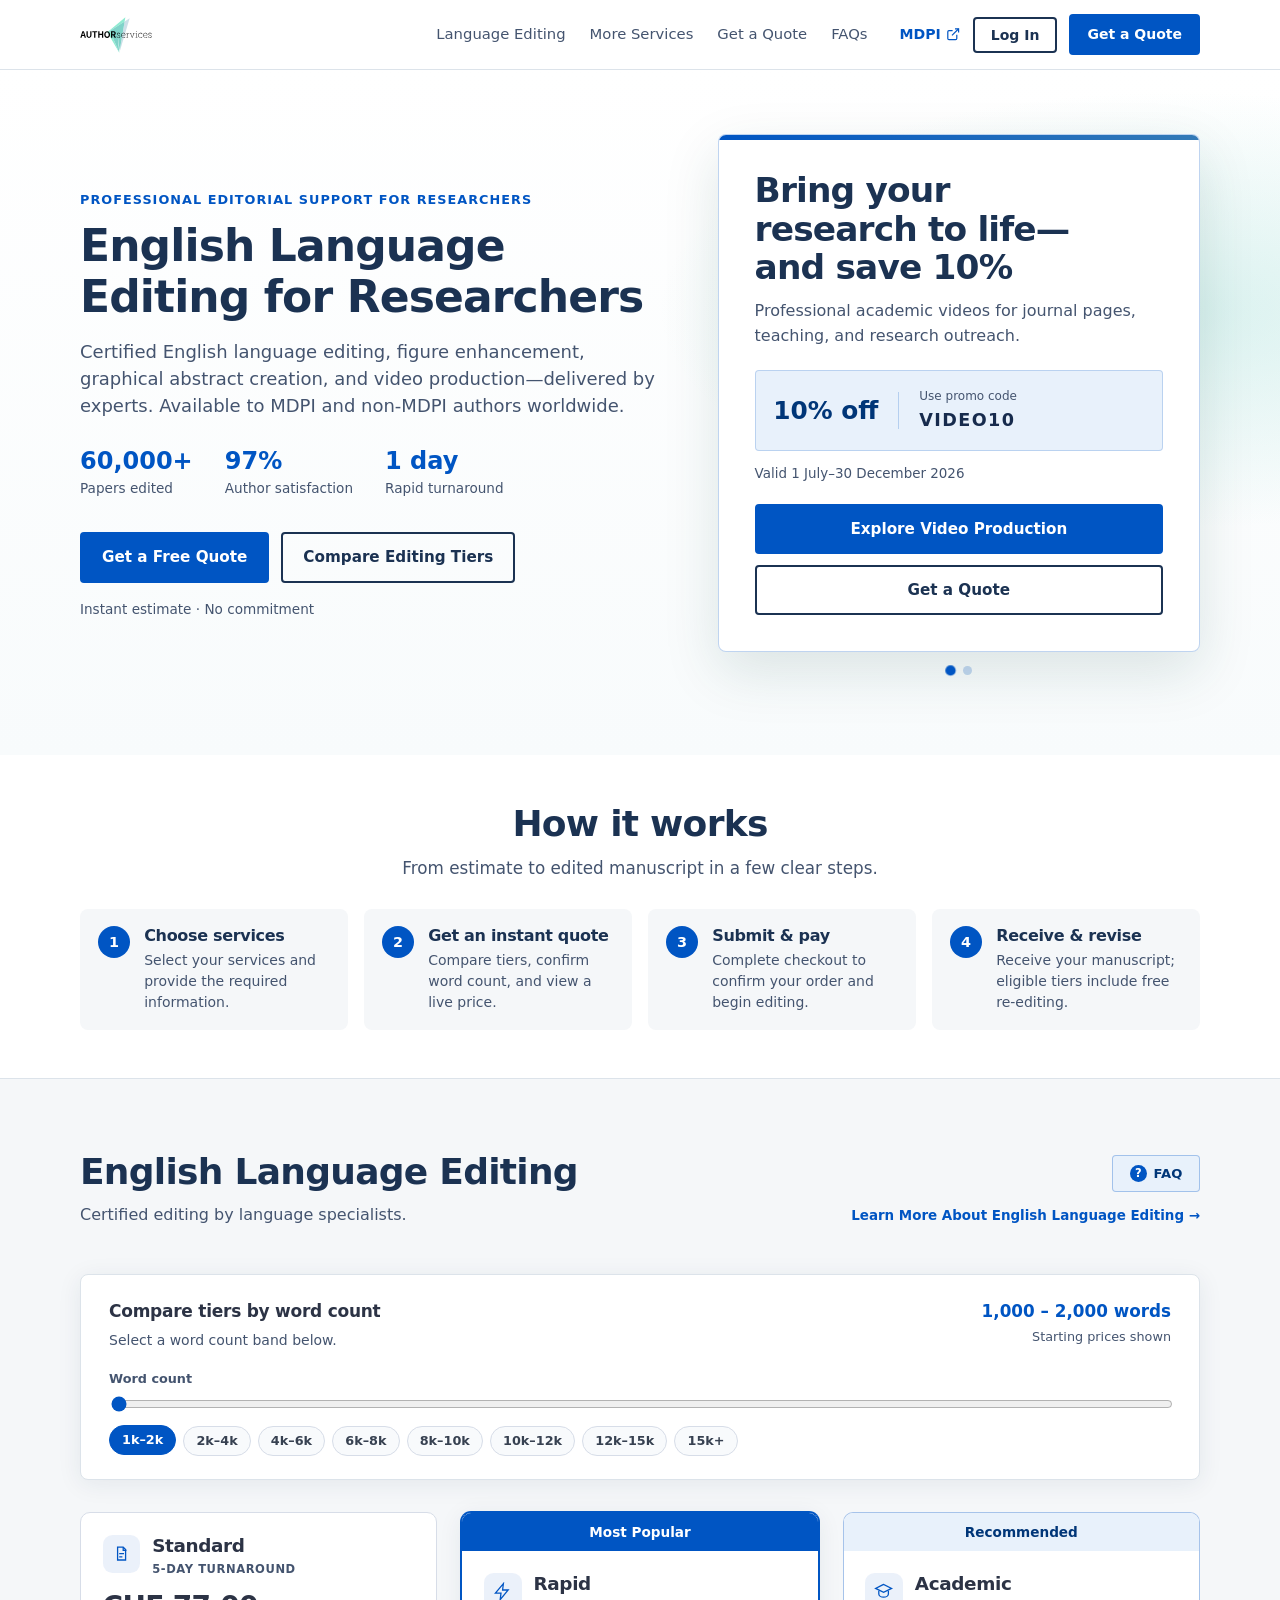
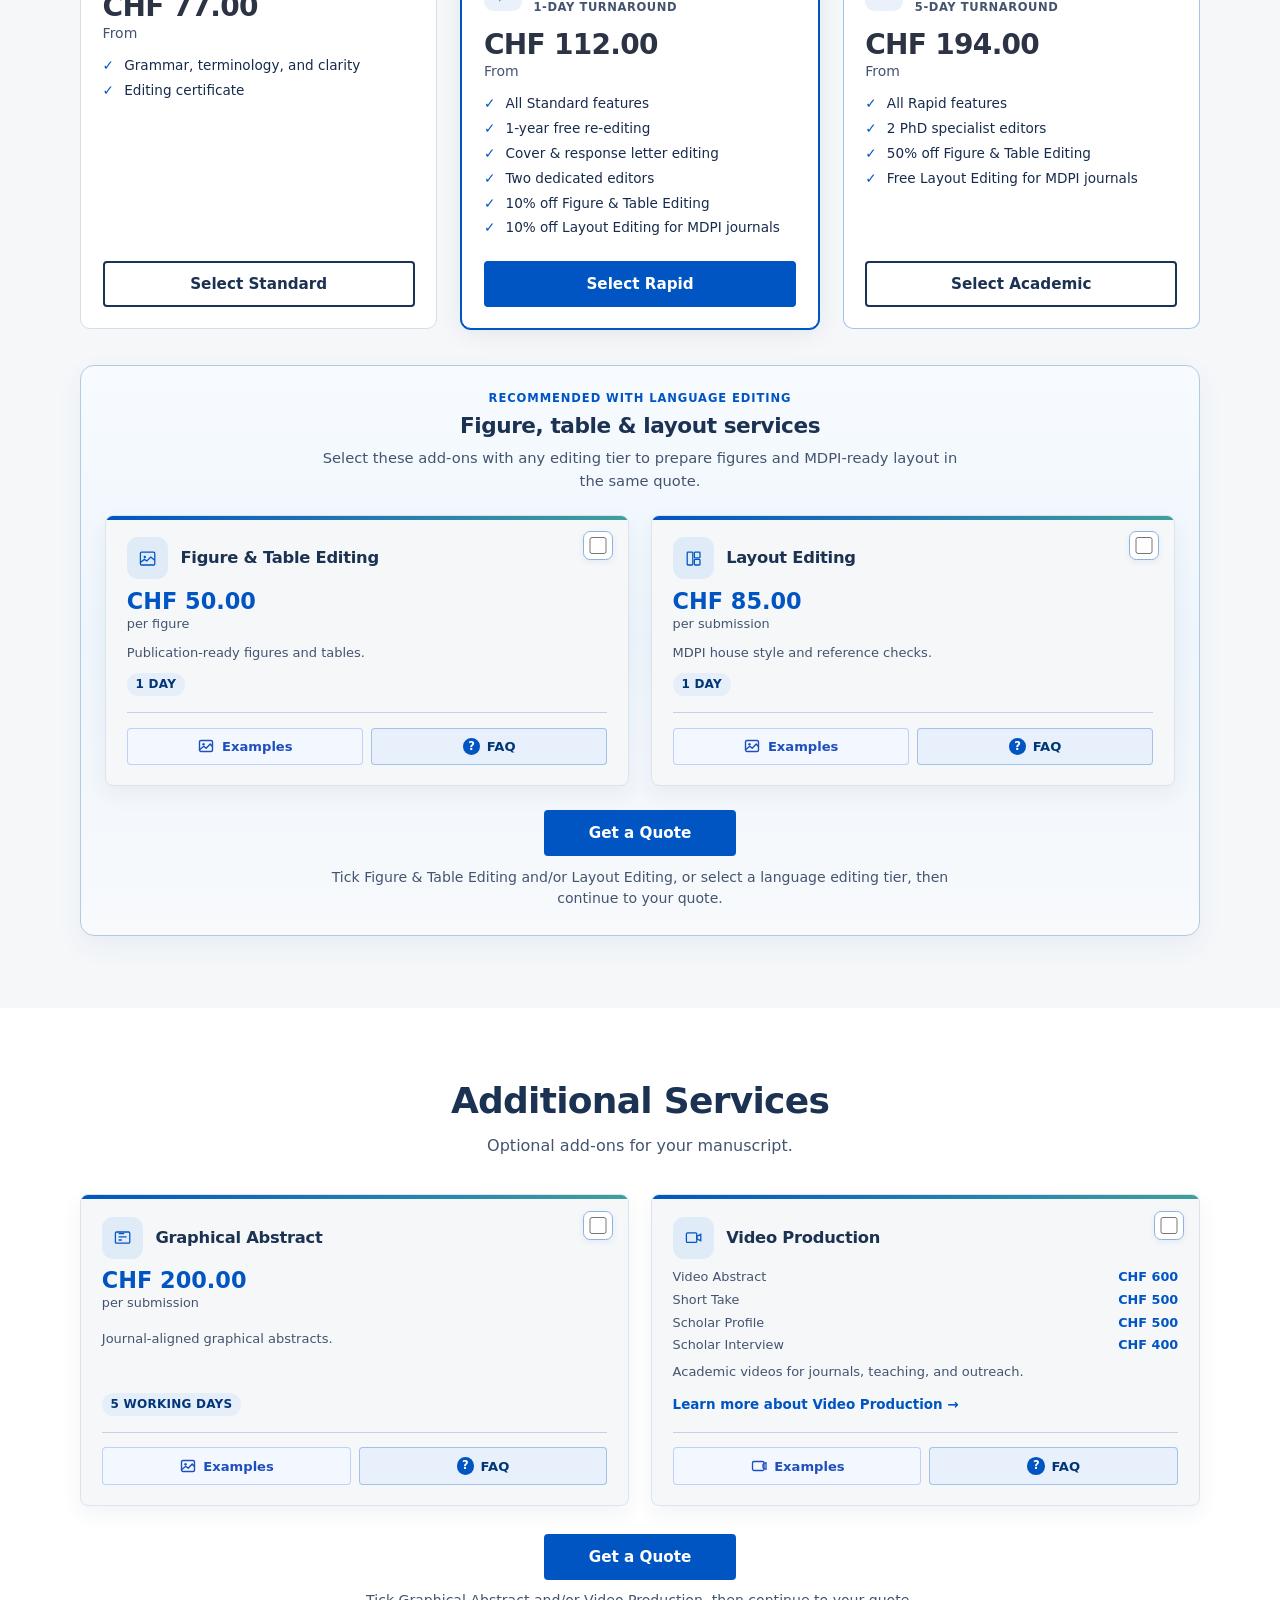
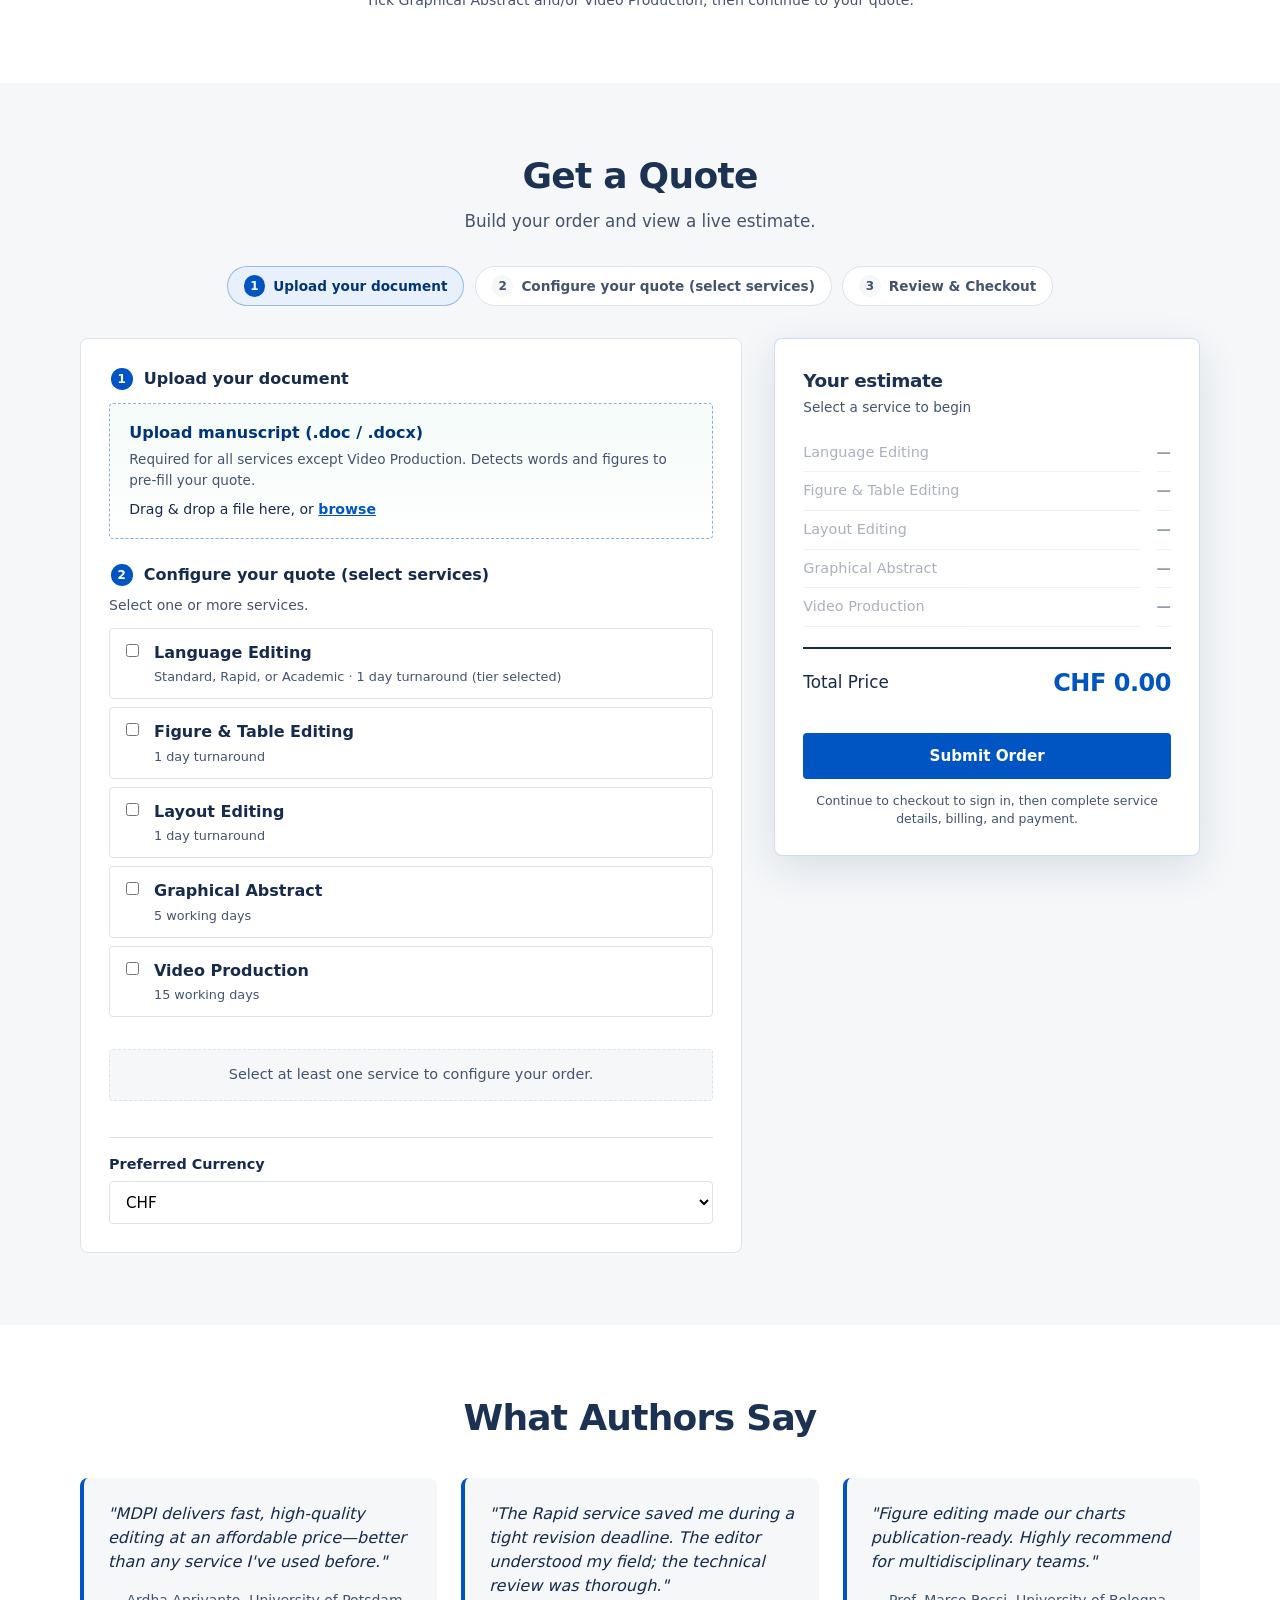
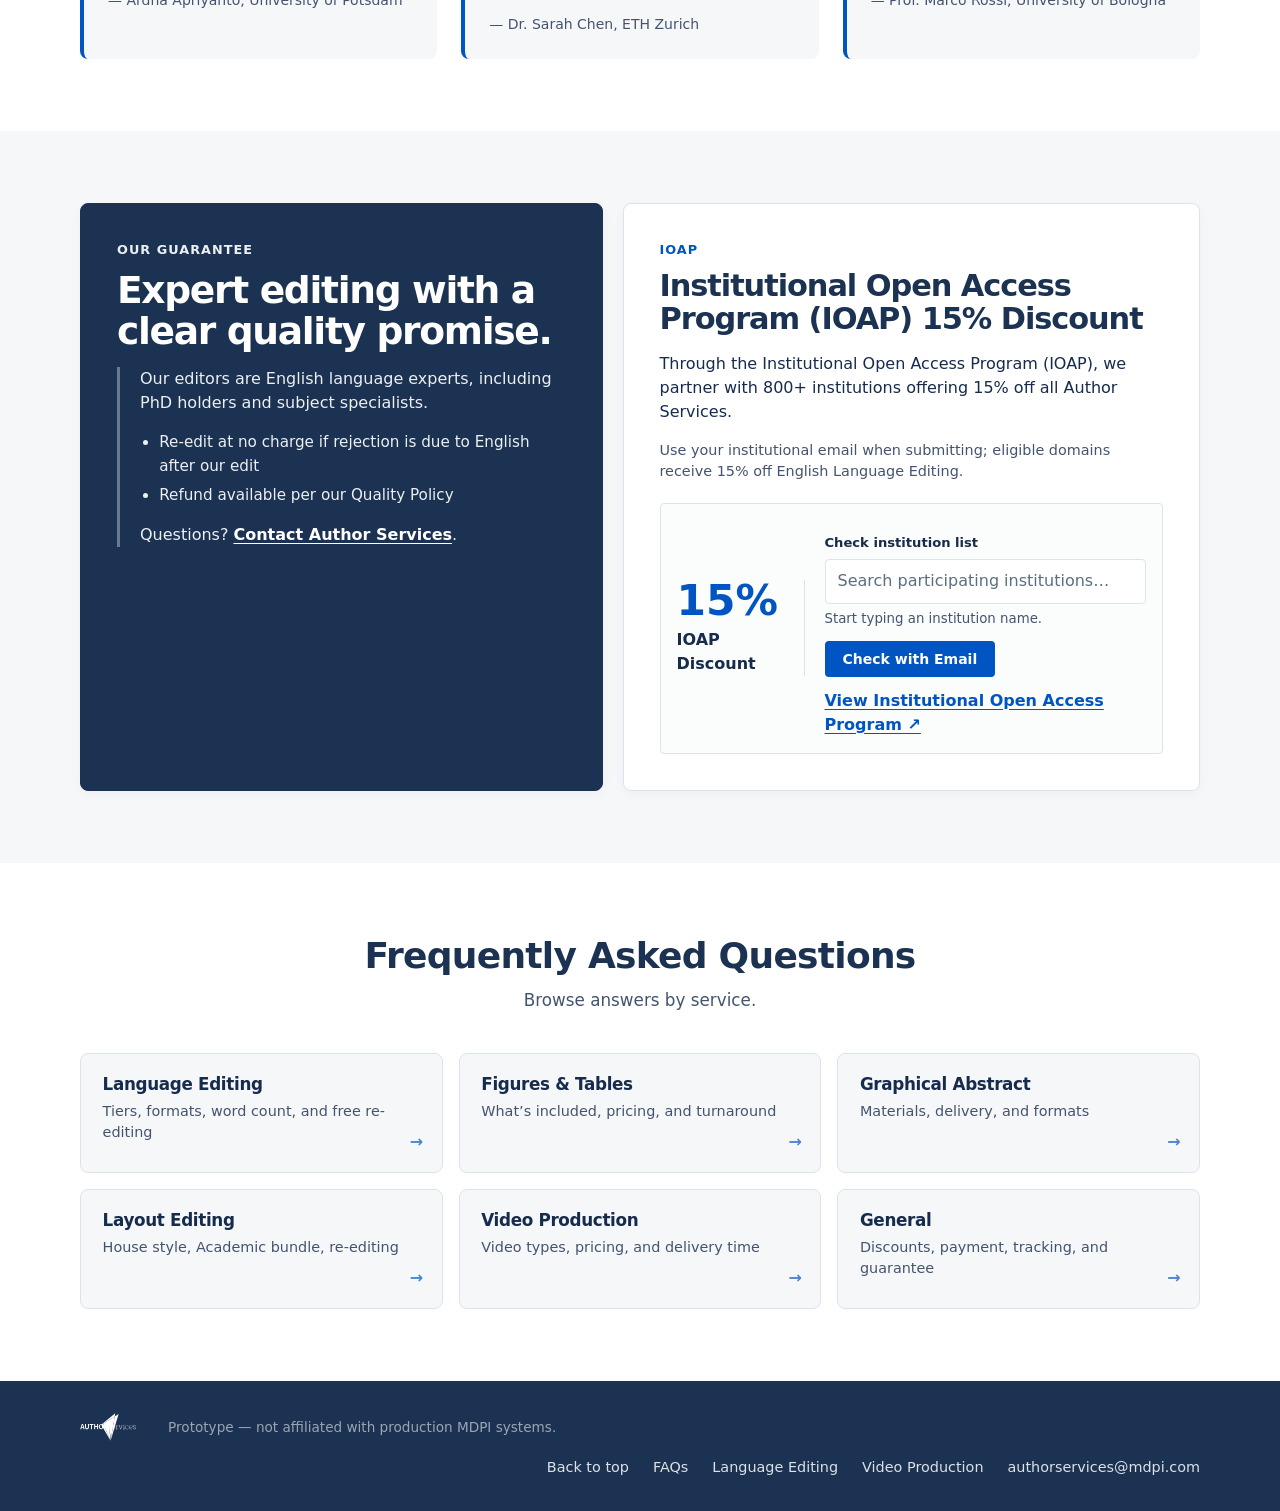
==== commit c6637368: "Add header Log In profile menu and simplify checkout login. Replace create-account copy with a Log I" ====
--- a/checkout.html
+++ b/checkout.html
@@ -5,7 +5,7 @@
     <meta name="viewport" content="width=device-width, initial-scale=1.0" />
     <title>Checkout | MDPI Author Services</title>
     <link rel="stylesheet" href="fonts.css?v=20260716b" />
-    <link rel="stylesheet" href="styles.css?v=20260728k" />
+    <link rel="stylesheet" href="styles.css?v=20260728m" />
     <link rel="stylesheet" href="ux-enhance.css?v=20260716b" />
     <link rel="stylesheet" href="checkout.css?v=20260728c" />
   </head>
@@ -33,6 +33,7 @@
             <svg class="icon-external" width="14" height="14" viewBox="0 0 24 24" fill="none" stroke="currentColor" stroke-width="2" aria-hidden="true"><path d="M18 13v6a2 2 0 0 1-2 2H5a2 2 0 0 1-2-2V8a2 2 0 0 1 2-2h6"/><polyline points="15 3 21 3 21 9"/><line x1="10" y1="14" x2="21" y2="3"/></svg>
             <span class="visually-hidden" data-i18n="headerMdpiHint">(opens in new tab)</span>
           </a>
+          <div class="header-auth" data-header-auth></div>
           <a href="index.html#quote" class="checkout-back-link" data-i18n="checkoutEditQuote">← Edit quote</a>
         </div>
       </div>
@@ -69,7 +70,8 @@
 
     <script src="countries.js?v=20260717e"></script>
     <script src="money.js?v=20260723b"></script>
-    <script src="i18n.js?v=20260728d"></script>
-    <script src="checkout.js?v=20260728f"></script>
+    <script src="auth.js?v=20260728b"></script>
+    <script src="i18n.js?v=20260728e"></script>
+    <script src="checkout.js?v=20260728g"></script>
   </body>
 </html>
--- a/styles.css
+++ b/styles.css
@@ -200,6 +200,133 @@
   height: 0.9rem;
   opacity: 1;
   color: currentColor;
+}
+
+.header-auth {
+  display: inline-flex;
+  align-items: center;
+  position: relative;
+  flex-shrink: 0;
+}
+
+.header-login-btn {
+  white-space: nowrap;
+}
+
+.header-profile {
+  position: relative;
+}
+
+.header-profile-trigger {
+  display: inline-flex;
+  align-items: center;
+  gap: 0.45rem;
+  padding: 0.2rem 0.45rem 0.2rem 0.2rem;
+  border: 1px solid var(--border);
+  border-radius: 999px;
+  background: var(--white);
+  color: var(--text);
+  font: inherit;
+  font-size: 0.88rem;
+  font-weight: 600;
+  cursor: pointer;
+}
+
+.header-profile-trigger:hover,
+.header-profile-trigger[aria-expanded="true"] {
+  border-color: rgba(0, 85, 195, 0.35);
+  background: var(--mdpi-green-light);
+}
+
+.header-profile-avatar {
+  display: inline-flex;
+  align-items: center;
+  justify-content: center;
+  width: 1.7rem;
+  height: 1.7rem;
+  border-radius: 999px;
+  background: var(--as-primary);
+  color: #fff;
+  font-size: 0.68rem;
+  font-weight: 700;
+  letter-spacing: 0.02em;
+}
+
+.header-profile-name {
+  max-width: 7.5rem;
+  overflow: hidden;
+  text-overflow: ellipsis;
+  white-space: nowrap;
+}
+
+.header-profile-caret {
+  width: 0;
+  height: 0;
+  margin-right: 0.15rem;
+  border-left: 4px solid transparent;
+  border-right: 4px solid transparent;
+  border-top: 5px solid currentColor;
+  opacity: 0.7;
+}
+
+.header-profile-menu {
+  position: absolute;
+  top: calc(100% + 0.4rem);
+  right: 0;
+  min-width: 13.5rem;
+  padding: 0.35rem;
+  border: 1px solid var(--border);
+  border-radius: var(--radius-sm);
+  background: var(--white);
+  box-shadow: var(--shadow-lg, 0 12px 30px rgba(15, 23, 42, 0.12));
+  z-index: 80;
+}
+
+.header-profile-menu.hidden {
+  display: none;
+}
+
+.header-profile-menu-item {
+  display: flex;
+  align-items: center;
+  justify-content: space-between;
+  gap: 0.75rem;
+  width: 100%;
+  padding: 0.65rem 0.75rem;
+  border: 0;
+  border-radius: calc(var(--radius-sm) - 2px);
+  background: transparent;
+  color: var(--text);
+  font: inherit;
+  font-size: 0.9rem;
+  font-weight: 600;
+  text-align: left;
+  text-decoration: none;
+  cursor: pointer;
+}
+
+.header-profile-menu-item + .header-profile-menu-item {
+  margin-top: 0.15rem;
+  border-top: 1px solid var(--border);
+  border-radius: 0 0 calc(var(--radius-sm) - 2px) calc(var(--radius-sm) - 2px);
+}
+
+.header-profile-menu-item:hover {
+  background: var(--mdpi-green-light);
+  color: var(--as-primary);
+}
+
+.header-profile-menu-item-button {
+  color: var(--text-muted);
+}
+
+.header-profile-menu-item-button:hover {
+  color: var(--as-primary);
+}
+
+.header-profile-menu-item .icon-external {
+  flex-shrink: 0;
+  opacity: 0.8;
 }
 
 .faq-site-header .header-actions {
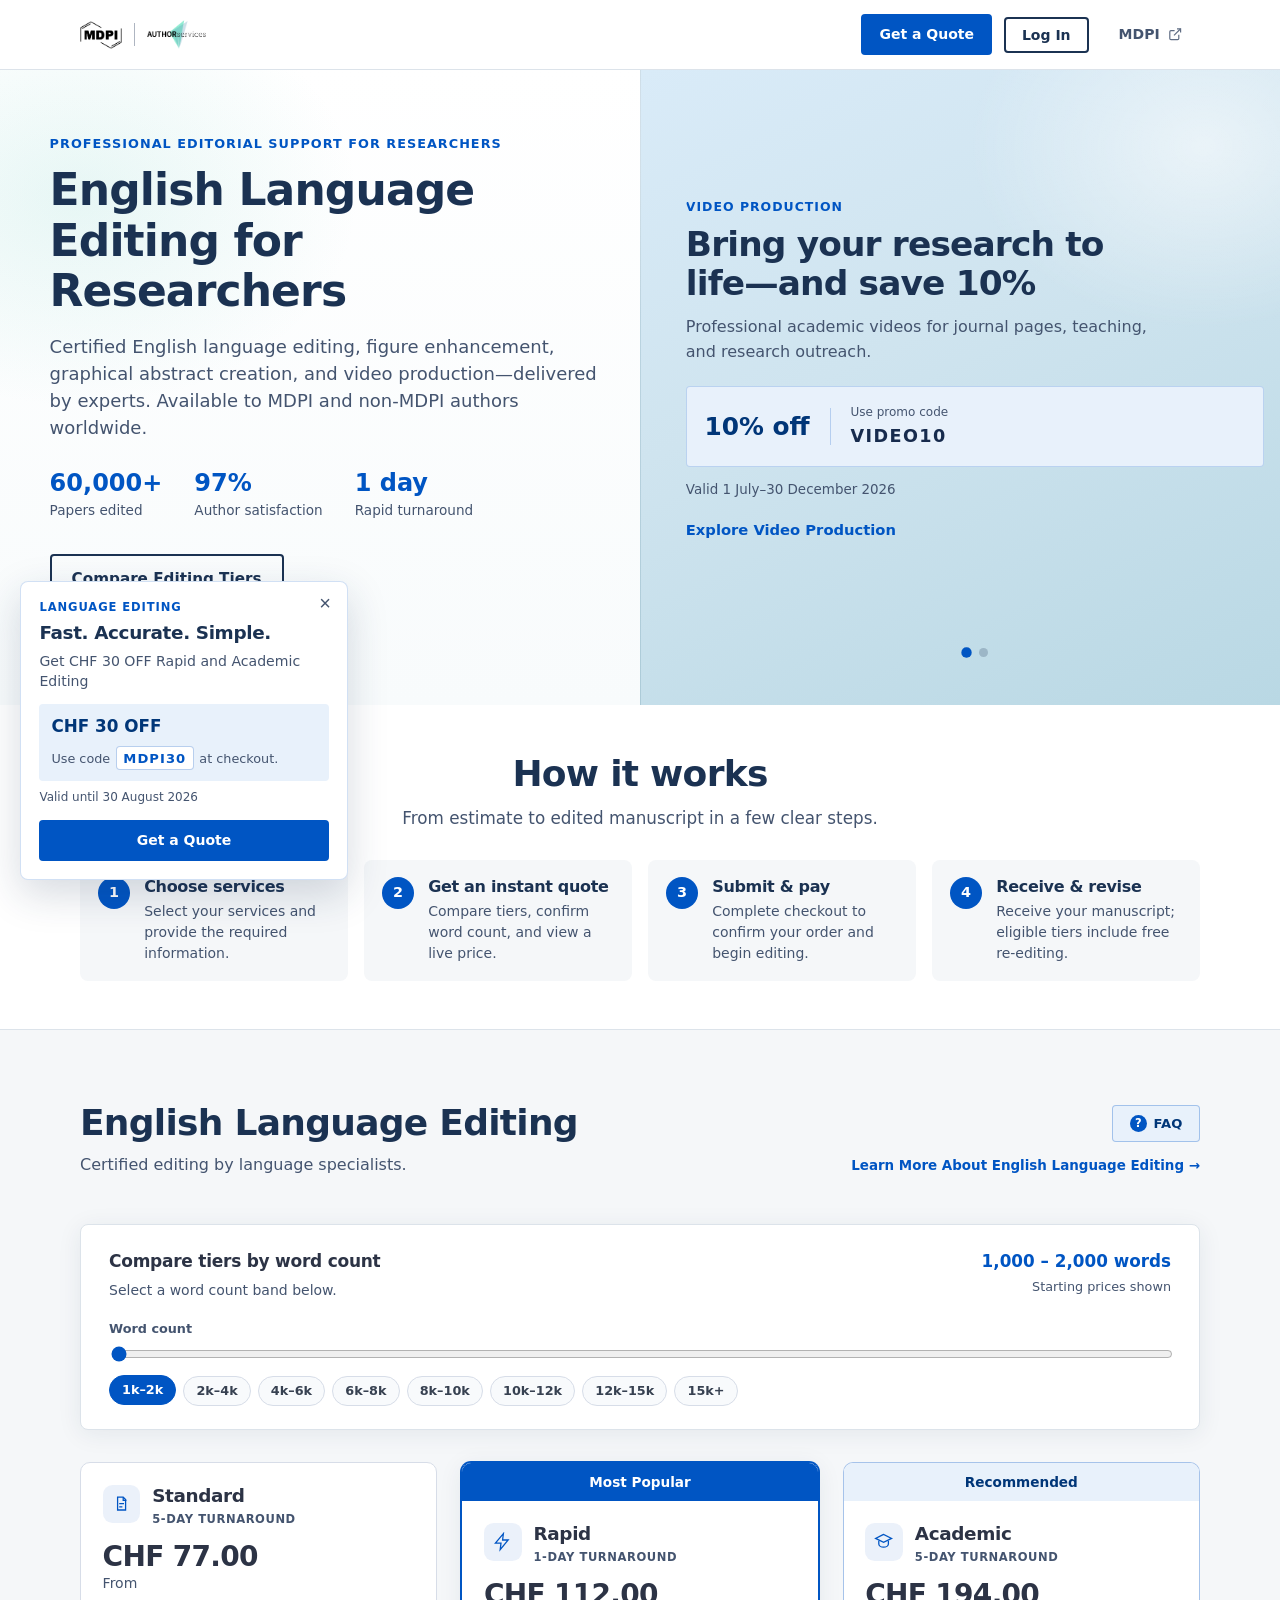
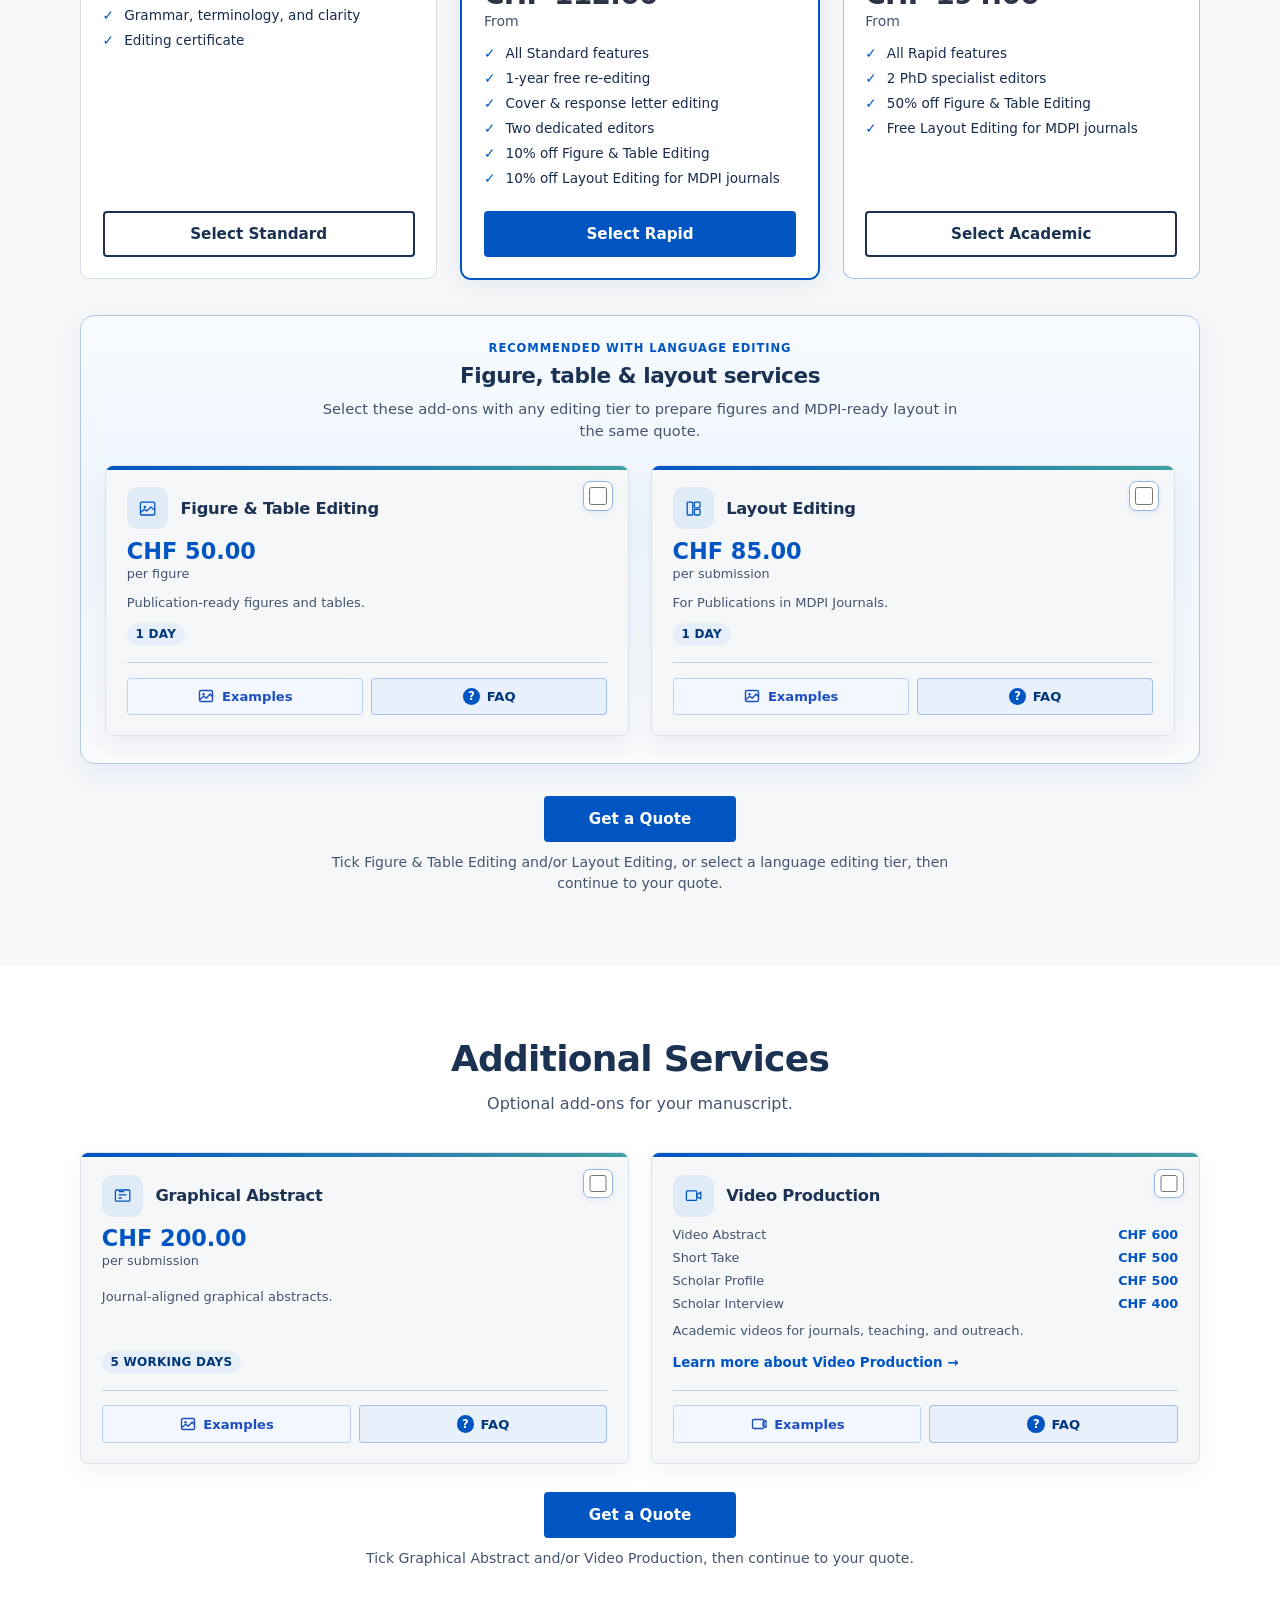
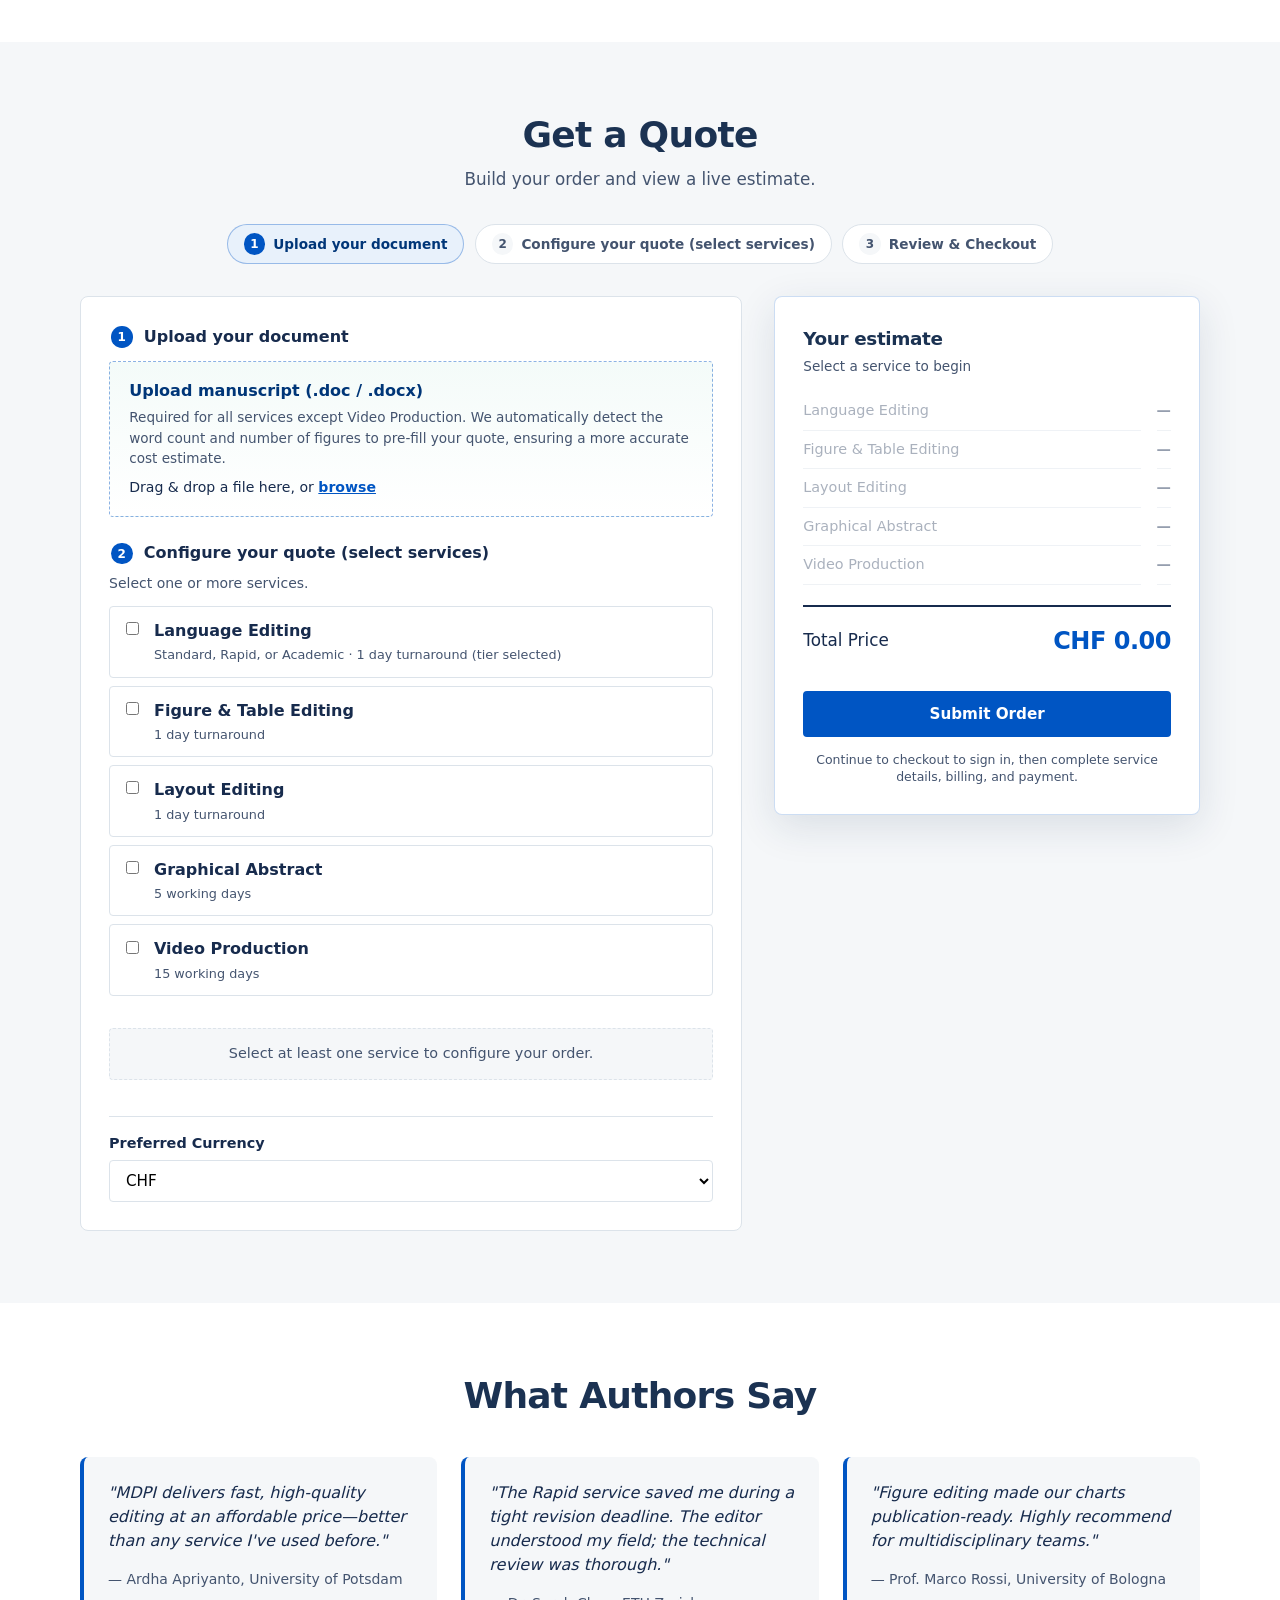
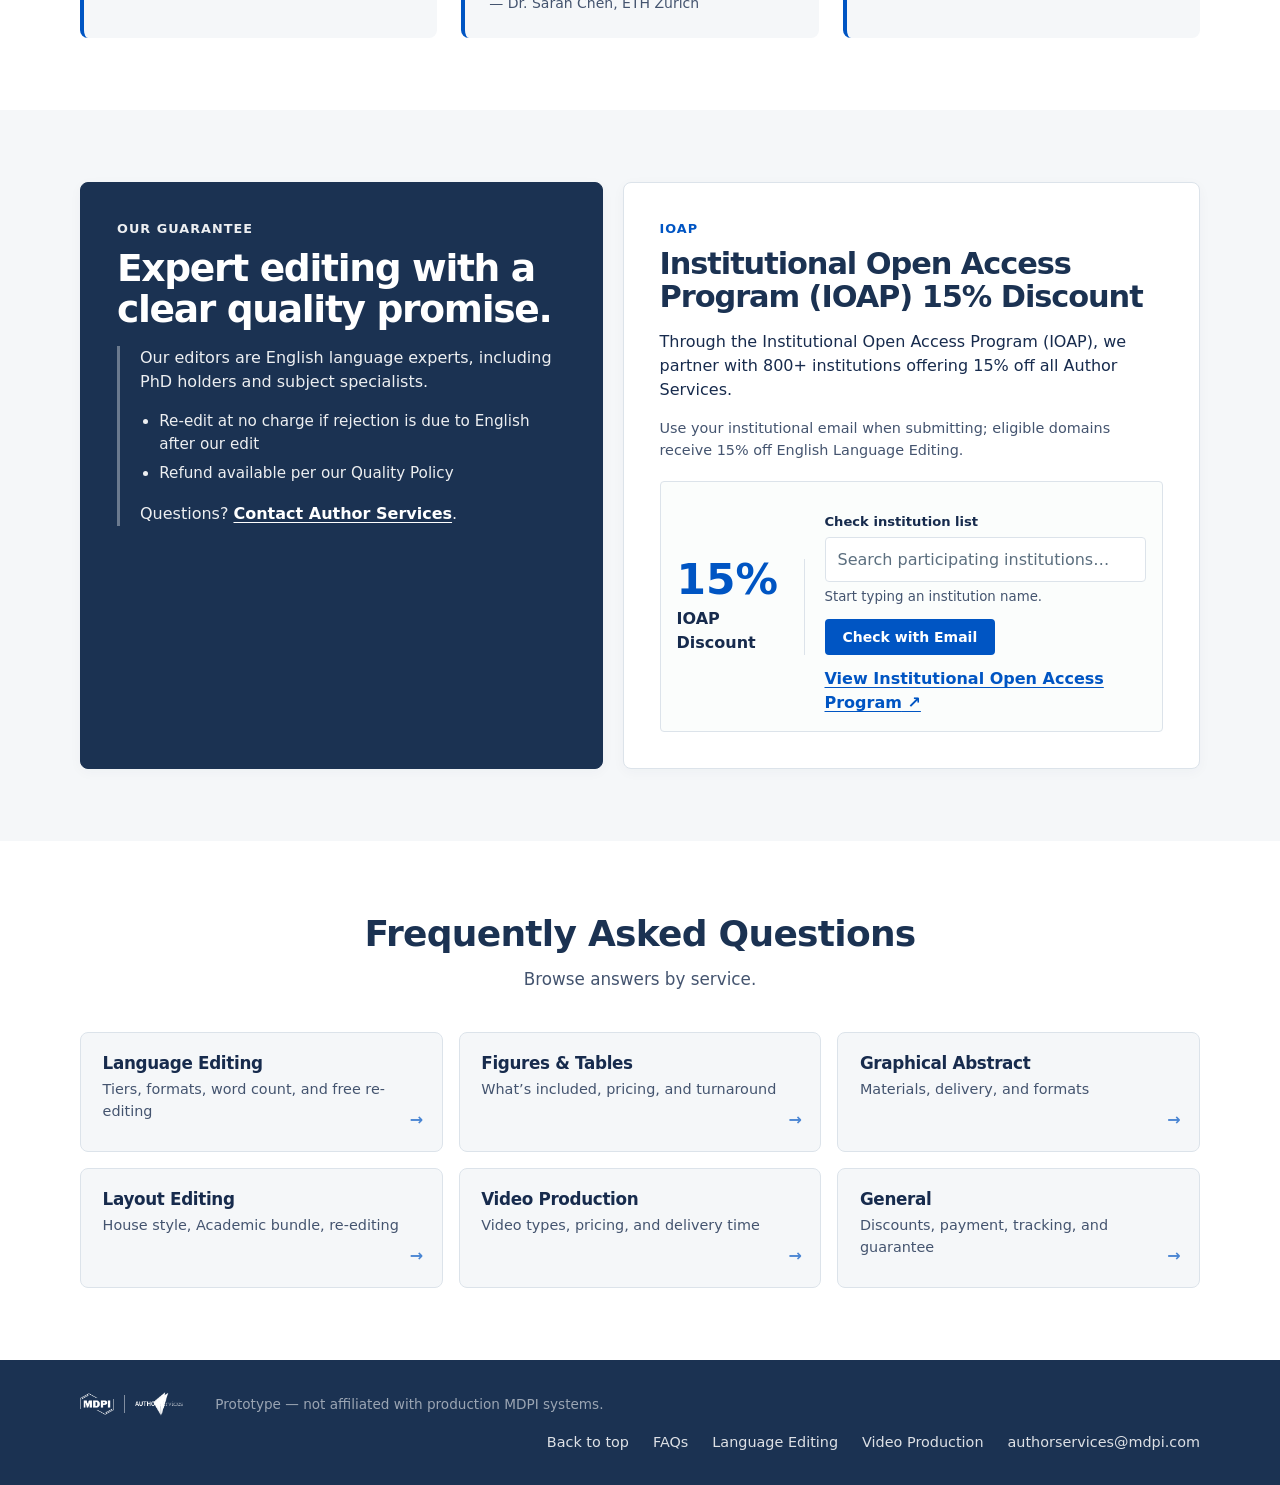
==== commit ab2b026b: "Improve checkout persistence, header hierarchy, and hero campaign UX. Auto-save steps 2–4 without Sa" ====
--- a/checkout.html
+++ b/checkout.html
@@ -5,27 +5,37 @@
     <meta name="viewport" content="width=device-width, initial-scale=1.0" />
     <title>Checkout | MDPI Author Services</title>
     <link rel="stylesheet" href="fonts.css?v=20260716b" />
-    <link rel="stylesheet" href="styles.css?v=20260728m" />
-    <link rel="stylesheet" href="ux-enhance.css?v=20260716b" />
-    <link rel="stylesheet" href="checkout.css?v=20260728c" />
+    <link rel="stylesheet" href="styles.css?v=20260728u" />
+    <link rel="stylesheet" href="ux-enhance.css?v=20260728p" />
+    <link rel="stylesheet" href="checkout.css?v=20260728f" />
   </head>
   <body class="checkout-page">
     <a href="#checkout-main" class="skip-link" data-i18n="skipToContent">Skip to checkout content</a>
     <header class="checkout-header">
       <div class="container checkout-header-inner">
-        <a href="index.html" class="logo">
+        <a href="index.html" class="logo" aria-label="MDPI Author Services">
           <img
-            class="logo-img"
-            src="assets/mdpi-authors-services-logo.svg"
-            alt="MDPI Author Services"
-            width="180"
-            height="32"
+            class="logo-img logo-img-mdpi"
+            src="assets/mdpi-logo-mark.png"
+            alt="MDPI"
+            width="90"
+            height="60"
+          />
+          <span class="logo-divider" aria-hidden="true"></span>
+          <img
+            class="logo-img logo-img-author-services"
+            src="assets/author-services-logo.png"
+            alt="Author Services"
+            width="160"
+            height="80"
           />
         </a>
         <div class="checkout-header-actions">
+          <a href="index.html#quote" class="checkout-back-link" data-i18n="checkoutEditQuote">← Edit quote</a>
+          <div class="header-auth" data-header-auth></div>
           <a
             href="https://www.mdpi.com"
-            class="header-mdpi-link"
+            class="btn btn-tertiary btn-sm header-mdpi-link"
             target="_blank"
             rel="noopener noreferrer"
           >
@@ -33,8 +43,6 @@
             <svg class="icon-external" width="14" height="14" viewBox="0 0 24 24" fill="none" stroke="currentColor" stroke-width="2" aria-hidden="true"><path d="M18 13v6a2 2 0 0 1-2 2H5a2 2 0 0 1-2-2V8a2 2 0 0 1 2-2h6"/><polyline points="15 3 21 3 21 9"/><line x1="10" y1="14" x2="21" y2="3"/></svg>
             <span class="visually-hidden" data-i18n="headerMdpiHint">(opens in new tab)</span>
           </a>
-          <div class="header-auth" data-header-auth></div>
-          <a href="index.html#quote" class="checkout-back-link" data-i18n="checkoutEditQuote">← Edit quote</a>
         </div>
       </div>
     </header>
@@ -57,11 +65,19 @@
       <div class="container footer-inner">
         <div class="footer-brand">
           <img
-            class="logo-img"
-            src="assets/mdpi-authors-services-logo.svg"
-            alt="MDPI Author Services"
-            width="180"
-            height="32"
+            class="logo-img logo-img-mdpi"
+            src="assets/mdpi-logo-mark.png"
+            alt="MDPI"
+            width="90"
+            height="60"
+          />
+          <span class="logo-divider" aria-hidden="true"></span>
+          <img
+            class="logo-img logo-img-author-services"
+            src="assets/author-services-logo.png"
+            alt="Author Services"
+            width="160"
+            height="80"
           />
         </div>
         <p class="footer-note">Prototype checkout — payment is simulated for demonstration.</p>
@@ -72,6 +88,6 @@
     <script src="money.js?v=20260723b"></script>
     <script src="auth.js?v=20260728b"></script>
     <script src="i18n.js?v=20260728e"></script>
-    <script src="checkout.js?v=20260728g"></script>
+    <script src="checkout.js?v=20260728m"></script>
   </body>
 </html>
--- a/styles.css
+++ b/styles.css
@@ -50,6 +50,9 @@
   --radius-sm: 4px;
   --font: "Suisse Intl", system-ui, -apple-system, "Segoe UI", sans-serif;
   --max-width: 1120px;
+  --page-gutter: 1rem;
+  /* Resolves against the element’s containing block; matches .container side inset */
+  --page-inline: max(var(--page-gutter), calc((100% - var(--max-width)) / 2));
 }
 
 *,
@@ -116,7 +119,7 @@
 }
 
 .container {
-  width: min(100% - 2rem, var(--max-width));
+  width: min(100% - (2 * var(--page-gutter)), var(--max-width));
   margin-inline: auto;
 }
 
@@ -140,7 +143,7 @@
 .logo {
   display: flex;
   align-items: center;
-  gap: 0.625rem;
+  gap: 0.75rem;
   color: var(--text);
   font-size: 0.95rem;
   flex-shrink: 0;
@@ -148,9 +151,9 @@
 
 .logo-img {
   display: block;
-  height: 2rem;
+  height: 1.85rem;
   width: auto;
-  max-width: min(220px, 40vw);
+  max-width: none;
 }
 
 .logo-mark {
@@ -161,9 +164,39 @@
   color: var(--as-navy);
 }
 
+.logo-divider {
+  display: block;
+  width: 1px;
+  height: 1.4rem;
+  background: currentColor;
+  opacity: 0.35;
+  flex-shrink: 0;
+}
+
 .logo-img-mdpi {
-  height: 1.65rem;
-  max-width: min(120px, 36vw);
+  height: 1.75rem;
+}
+
+.logo-img-author-services {
+  height: 1.85rem;
+}
+
+@media (max-width: 640px) {
+  .logo {
+    gap: 0.5rem;
+  }
+
+  .logo-img-mdpi {
+    height: 1.4rem;
+  }
+
+  .logo-img-author-services {
+    height: 1.5rem;
+  }
+
+  .logo-divider {
+    height: 1.15rem;
+  }
 }
 
 .main-nav {
@@ -176,29 +209,22 @@
   display: flex;
   align-items: center;
   gap: 0.75rem;
-  margin-left: 0.5rem;
+  margin-left: auto;
 }
 
 .header-mdpi-link {
   display: inline-flex;
   align-items: center;
   gap: 0.35rem;
-  font-size: 0.88rem;
-  font-weight: 600;
-  color: var(--as-primary);
   white-space: nowrap;
   flex-shrink: 0;
-}
-
-.header-mdpi-link:hover {
-  color: var(--as-primary-hover);
 }
 
 .header-mdpi-link .icon-external {
   flex-shrink: 0;
   width: 0.9rem;
   height: 0.9rem;
-  opacity: 1;
+  opacity: 0.85;
   color: currentColor;
 }
 
@@ -417,6 +443,19 @@
   color: var(--as-primary);
 }
 
+.btn-tertiary {
+  background: transparent;
+  color: var(--text-muted);
+  border-color: transparent;
+  font-weight: 600;
+}
+
+.btn-tertiary:hover {
+  background: rgba(0, 85, 195, 0.06);
+  border-color: transparent;
+  color: var(--as-primary);
+}
+
 .btn-sm {
   padding: 0.5rem 1rem;
   font-size: 0.875rem;
@@ -428,17 +467,34 @@
 
 /* Hero */
 .hero {
-  background:
-    radial-gradient(ellipse 70% 55% at 92% 35%, rgba(127, 211, 201, 0.28), transparent 58%),
-    linear-gradient(180deg, var(--white) 0%, #f8fbfc 100%);
-  padding: 4rem 0 5rem;
+  background: linear-gradient(180deg, var(--white) 0%, #f8fbfc 100%);
+  padding: 0;
+  overflow: hidden;
 }
 
 .hero-grid {
   display: grid;
-  grid-template-columns: 1.1fr 0.9fr;
-  gap: 3rem;
+  grid-template-columns: minmax(0, 1fr) minmax(0, 1fr);
+  gap: 0;
+  align-items: stretch;
+  width: 100%;
+  max-width: none;
+  min-height: min(36rem, 78vh);
+}
+
+.hero-content-wrap {
+  display: flex;
+  justify-content: flex-end;
   align-items: center;
+  padding: clamp(2.5rem, 5vw, 4.5rem) clamp(1.25rem, 3vw, 2.5rem) clamp(2.5rem, 5vw, 4.5rem) var(--page-inline);
+  background:
+    radial-gradient(ellipse 80% 60% at 12% 20%, rgba(127, 211, 201, 0.18), transparent 55%),
+    linear-gradient(180deg, var(--white) 0%, #f8fbfc 100%);
+}
+
+.hero-content {
+  width: 100%;
+  max-width: calc(var(--max-width) / 2 - 0.5rem);
 }
 
 .eyebrow {
@@ -1126,11 +1182,44 @@
   border: 1px solid #d7dde8;
   border-radius: 10px;
   overflow: hidden;
-  transition: box-shadow 0.2s;
+  transition: box-shadow 0.2s, border-color 0.2s, background 0.2s;
 }
 
 .tier-card:hover {
   box-shadow: var(--shadow);
+}
+
+.tier-card.is-selected .select-tier {
+  background: var(--as-primary);
+  border-color: var(--as-primary);
+  color: var(--white);
+}
+
+.tier-card.is-selected .select-tier:hover {
+  background: var(--as-primary-hover);
+  border-color: var(--as-primary-hover);
+}
+
+.tier-card .btn-tier-secondary,
+.tier-grid.has-tier-selection .tier-card:not(.is-selected) .select-tier {
+  background: var(--white);
+  border: 1px solid #111;
+  color: #111;
+}
+
+.tier-card .btn-tier-secondary:hover,
+.tier-grid.has-tier-selection .tier-card:not(.is-selected) .select-tier:hover {
+  background: #f5f5f5;
+  border-color: #111;
+  color: #111;
+}
+
+.tier-card {
+  cursor: pointer;
+}
+
+.tier-card .select-tier {
+  cursor: pointer;
 }
 
 .tier-featured {
@@ -1140,6 +1229,16 @@
 
 .tier-recommended {
   border-color: #9ec0f7;
+}
+
+.tier-card.is-selected,
+.tier-featured.is-selected,
+.tier-recommended.is-selected {
+  border-color: var(--as-primary);
+  background: linear-gradient(180deg, #f3f8ff 0%, var(--white) 42%);
+  box-shadow:
+    0 0 0 2px rgba(0, 85, 195, 0.22),
+    0 12px 28px rgba(0, 85, 195, 0.12);
 }
 
 .tier-banner {
@@ -1454,6 +1553,11 @@
   gap: 0.65rem;
   margin-top: 1.5rem;
   text-align: center;
+}
+
+.services-get-quote {
+  margin-top: 1.75rem;
+  padding-top: 0.25rem;
 }
 
 .editing-companion-quote .btn {
@@ -3065,13 +3169,28 @@
 .footer-brand {
   display: flex;
   align-items: center;
-  gap: 0.5rem;
+  gap: 0.65rem;
   font-weight: 600;
+  color: #fff;
 }
 
 .footer-brand .logo-img {
-  height: 1.75rem;
+  height: 1.5rem;
   filter: brightness(0) invert(1);
+}
+
+.footer-brand .logo-img-mdpi {
+  height: 1.4rem;
+}
+
+.footer-brand .logo-img-author-services {
+  height: 1.5rem;
+}
+
+.footer-brand .logo-divider {
+  height: 1.15rem;
+  opacity: 0.45;
+  background: #fff;
 }
 
 .footer-note {
@@ -3129,6 +3248,19 @@
     grid-template-columns: 1fr;
   }
 
+  .hero-grid {
+    min-height: 0;
+  }
+
+  .hero-content-wrap {
+    justify-content: flex-start;
+    padding-inline: var(--page-inline);
+  }
+
+  .hero-content {
+    max-width: none;
+  }
+
   .tier-grid {
     grid-template-columns: 1fr;
   }
@@ -3162,8 +3294,7 @@
 }
 
 @media (max-width: 640px) {
-  .main-nav,
-  .header-actions .header-cta {
+  .main-nav {
     display: none;
   }
 
--- a/ux-enhance.css
+++ b/ux-enhance.css
@@ -1760,8 +1760,11 @@
 }
 
 .logo-img-mdpi {
-  height: 1.65rem;
-  max-width: min(120px, 36vw);
+  height: 1.75rem;
+}
+
+.logo-img-author-services {
+  height: 1.85rem;
 }
 
 /* Homepage campaign carousel */
@@ -1770,23 +1773,139 @@
   min-width: 0;
 }
 
+.hero-campaign-panel {
+  display: flex;
+  flex-direction: column;
+  justify-content: center;
+  gap: 1.1rem;
+  min-height: 100%;
+  padding: clamp(1.75rem, 4vw, 3rem) var(--page-inline) clamp(1.75rem, 4vw, 3rem)
+    clamp(1.25rem, 3.5vw, 3.25rem);
+  background:
+    radial-gradient(ellipse 70% 55% at 88% 12%, rgba(255, 255, 255, 0.55), transparent 52%),
+    linear-gradient(155deg, #d9ebf8 0%, #cfe4ef 42%, #b9d8e4 100%);
+  border-left: 1px solid rgba(27, 50, 82, 0.08);
+}
+
 .campaign-slides {
   position: relative;
+  flex: 1;
+  display: grid;
+  align-content: center;
 }
 
 .campaign-slide {
   position: relative;
+  grid-area: 1 / 1;
 }
 
 .campaign-slide:not(.is-active) {
+  visibility: hidden;
+  pointer-events: none;
+}
+
+/* Keep inactive slides in layout so carousel height stays consistent */
+.campaign-slide[hidden] {
+  display: block;
+  visibility: hidden;
+  pointer-events: none;
+}
+
+.hero-campaign-panel .campaign-card {
+  background: transparent;
+  border: 0;
+  box-shadow: none;
+  padding: 0;
+  animation: none;
+}
+
+.hero-campaign-panel .campaign-card::before {
   display: none;
+}
+
+.hero-campaign-panel .campaign-card h2 {
+  max-width: 18ch;
+}
+
+.campaign-figure-examples {
+  display: grid;
+  grid-template-columns: 1fr 1fr;
+  gap: 0.65rem;
+  margin: 0 0 1.1rem;
+}
+
+.campaign-figure-examples figure {
+  margin: 0;
+  overflow: hidden;
+  border: 1px solid rgba(27, 50, 82, 0.12);
+  border-radius: var(--radius-sm);
+  background: var(--white);
+  box-shadow: 0 8px 22px rgba(27, 50, 82, 0.08);
+}
+
+.campaign-figure-thumb {
+  position: relative;
+  display: block;
+  width: 100%;
+  padding: 0;
+  border: 0;
+  background: #eef3f7;
+  cursor: zoom-in;
+  text-align: left;
+}
+
+.campaign-figure-thumb:focus-visible {
+  outline: 2px solid var(--as-primary);
+  outline-offset: 2px;
+}
+
+.campaign-figure-thumb img {
+  display: block;
+  width: 100%;
+  height: 5.75rem;
+  object-fit: cover;
+  object-position: top center;
+  transition: transform 0.25s ease;
+}
+
+.campaign-figure-thumb:hover img,
+.campaign-figure-thumb:focus-visible img {
+  transform: scale(1.03);
+}
+
+.campaign-figure-zoom-hint {
+  position: absolute;
+  right: 0.4rem;
+  bottom: 0.4rem;
+  padding: 0.2rem 0.45rem;
+  border-radius: 999px;
+  background: rgba(27, 50, 82, 0.78);
+  color: #fff;
+  font-size: 0.65rem;
+  font-weight: 600;
+  letter-spacing: 0.02em;
+  opacity: 0;
+  transition: opacity 0.2s ease;
+}
+
+.campaign-figure-thumb:hover .campaign-figure-zoom-hint,
+.campaign-figure-thumb:focus-visible .campaign-figure-zoom-hint {
+  opacity: 1;
+}
+
+.campaign-figure-examples figcaption {
+  padding: 0.4rem 0.55rem 0.5rem;
+  color: var(--text-muted);
+  font-size: 0.7rem;
+  font-weight: 600;
+  letter-spacing: 0.02em;
 }
 
 .campaign-carousel-dots {
   display: flex;
   justify-content: center;
   gap: 0.5rem;
-  margin-top: 0.85rem;
+  margin-top: 0;
 }
 
 .campaign-carousel-dot {
@@ -1795,18 +1914,184 @@
   padding: 0;
   border: 0;
   border-radius: 50%;
-  background: rgba(0, 85, 195, 0.22);
+  background: rgba(27, 50, 82, 0.22);
   cursor: pointer;
 }
 
 .campaign-carousel-dot.is-active {
-  background: var(--mdpi-green);
+  background: var(--as-primary);
   transform: scale(1.15);
 }
 
 .campaign-carousel-dot:focus-visible {
-  outline: 2px solid var(--mdpi-green);
+  outline: 2px solid var(--as-primary);
   outline-offset: 2px;
+}
+
+@media (max-width: 960px) {
+  .hero-campaign-panel {
+    border-left: 0;
+    border-top: 1px solid rgba(27, 50, 82, 0.08);
+    min-height: 0;
+  }
+
+  .campaign-figure-examples {
+    grid-template-columns: 1fr 1fr;
+  }
+}
+
+@media (max-width: 520px) {
+  .campaign-figure-examples {
+    grid-template-columns: 1fr;
+  }
+
+  .campaign-figure-thumb img {
+    height: 6.5rem;
+  }
+}
+
+/* Bottom-left editing promo popup */
+.promo-popup {
+  position: fixed;
+  left: 1.25rem;
+  bottom: 1.25rem;
+  z-index: 60;
+  width: min(20.5rem, calc(100vw - 2rem));
+  padding: 1.1rem 1.15rem 1.15rem;
+  border: 1px solid rgba(0, 85, 195, 0.18);
+  border-radius: var(--radius);
+  background: var(--white);
+  box-shadow: 0 14px 40px rgba(27, 50, 82, 0.18);
+  animation: promo-popup-in 0.45s var(--ease-out, ease-out) both;
+}
+
+.promo-popup.is-dismissed {
+  display: none;
+}
+
+.promo-popup-close {
+  position: absolute;
+  top: 0.45rem;
+  right: 0.5rem;
+  display: grid;
+  place-items: center;
+  width: 1.75rem;
+  height: 1.75rem;
+  padding: 0;
+  border: 0;
+  border-radius: 50%;
+  background: transparent;
+  color: var(--text-muted);
+  font-size: 1.25rem;
+  line-height: 1;
+  cursor: pointer;
+}
+
+.promo-popup-close:hover {
+  background: var(--as-surface);
+  color: var(--text);
+}
+
+.promo-popup-kicker {
+  margin: 0 0 0.35rem;
+  padding-right: 1.5rem;
+  color: var(--as-primary);
+  font-size: 0.72rem;
+  font-weight: 700;
+  letter-spacing: 0.08em;
+  text-transform: uppercase;
+}
+
+.promo-popup-title {
+  margin: 0 0 0.4rem;
+  padding-right: 1.25rem;
+  color: var(--as-navy);
+  font-size: 1.15rem;
+  line-height: 1.2;
+  letter-spacing: -0.02em;
+}
+
+.promo-popup-copy {
+  margin: 0 0 0.75rem;
+  color: var(--text-muted);
+  font-size: 0.88rem;
+  line-height: 1.45;
+}
+
+.promo-popup-offer {
+  display: flex;
+  flex-direction: column;
+  align-items: flex-start;
+  gap: 0.4rem;
+  margin-bottom: 0.45rem;
+  padding: 0.65rem 0.75rem;
+  border-radius: var(--radius-sm);
+  background: var(--mdpi-green-light);
+}
+
+.promo-popup-discount {
+  color: var(--as-primary-active);
+  font-size: 1.05rem;
+  font-weight: 700;
+  white-space: nowrap;
+}
+
+.promo-popup-howto {
+  margin: 0;
+  color: var(--text-muted);
+  font-size: 0.8rem;
+  line-height: 1.45;
+}
+
+.promo-code-highlight {
+  display: inline-block;
+  margin: 0 0.1rem;
+  padding: 0.12rem 0.4rem;
+  border: 1px solid rgba(0, 85, 195, 0.28);
+  border-radius: 0.25rem;
+  background: var(--white);
+  color: var(--as-primary);
+  font-size: 0.82rem;
+  font-weight: 700;
+  letter-spacing: 0.08em;
+  vertical-align: baseline;
+}
+
+.promo-popup-dates {
+  margin: 0 0 0.85rem;
+  color: var(--text-muted);
+  font-size: 0.75rem;
+}
+
+.promo-popup-cta {
+  width: 100%;
+  justify-content: center;
+}
+
+@keyframes promo-popup-in {
+  from {
+    opacity: 0;
+    transform: translateY(12px);
+  }
+  to {
+    opacity: 1;
+    transform: translateY(0);
+  }
+}
+
+@media (prefers-reduced-motion: reduce) {
+  .promo-popup {
+    animation: none;
+  }
+}
+
+@media (max-width: 640px) {
+  .promo-popup {
+    left: 0.75rem;
+    right: 0.75rem;
+    bottom: 0.75rem;
+    width: auto;
+  }
 }
 
 /* Quote upload step */
@@ -1849,50 +2134,6 @@
   background: #ffefed;
 }
 
-.manuscript-upload-alert {
-  display: flex;
-  align-items: flex-start;
-  justify-content: space-between;
-  gap: 1rem;
-  margin-top: 0.75rem;
-  padding: 0.85rem 1rem;
-  border: 1px solid rgba(180, 35, 24, 0.28);
-  border-radius: var(--radius-sm);
-  background: #fff6f5;
-  color: #7a271a;
-}
-
-.manuscript-upload-alert.hidden {
-  display: none;
-}
-
-.manuscript-upload-alert-body {
-  min-width: 0;
-}
-
-.manuscript-upload-alert-body p {
-  margin: 0;
-  font-size: 0.9rem;
-  line-height: 1.45;
-}
-
-.manuscript-upload-alert-services {
-  margin-top: 0.35rem !important;
-  font-weight: 700;
-}
-
-.manuscript-upload-alert .btn {
-  flex-shrink: 0;
-  white-space: nowrap;
-}
-
-@media (max-width: 640px) {
-  .manuscript-upload-alert {
-    flex-direction: column;
-    align-items: stretch;
-  }
-}
-
 .quote-upload-title {
   margin: 0 0 0.25rem;
   font-weight: 700;
@@ -1965,7 +2206,7 @@
 
 .campaign-card .campaign-kicker {
   margin: 0 0 0.55rem;
-  color: var(--mdpi-green);
+  color: var(--as-primary);
   font-size: 0.78rem;
   font-weight: 700;
   letter-spacing: 0.08em;
@@ -2027,12 +2268,26 @@
 .campaign-actions {
   display: flex;
   flex-wrap: wrap;
-  gap: 0.65rem;
+  align-items: center;
+  gap: 0.85rem 1.25rem;
 }
 
 .campaign-actions .btn {
-  flex: 1 1 auto;
+  flex: 0 1 auto;
   justify-content: center;
+}
+
+.campaign-text-link {
+  color: var(--as-primary);
+  font-size: 0.92rem;
+  font-weight: 600;
+  text-decoration: none;
+}
+
+.campaign-text-link:hover {
+  color: var(--as-primary-hover);
+  text-decoration: underline;
+  text-underline-offset: 0.15em;
 }
 
 @media (max-width: 480px) {
@@ -2050,6 +2305,7 @@
 
   .campaign-actions {
     flex-direction: column;
+    align-items: flex-start;
   }
 }
 
@@ -2643,8 +2899,16 @@
 
 .logo-img {
   display: block;
-  height: 2.25rem;
+  height: 1.85rem;
   width: auto;
+}
+
+.logo-img-mdpi {
+  height: 1.75rem;
+}
+
+.logo-img-author-services {
+  height: 1.85rem;
 }
 
 .logo-text strong,
--- a/checkout.css
+++ b/checkout.css
@@ -23,10 +23,16 @@
   padding: 0.875rem 0;
 }
 
-.checkout-header .logo-img {
-  height: 2rem;
-  width: auto;
-  max-width: min(220px, 42vw);
+.checkout-header .logo {
+  gap: 0.75rem;
+}
+
+.checkout-header .logo-img-mdpi {
+  height: 1.75rem;
+}
+
+.checkout-header .logo-img-author-services {
+  height: 1.85rem;
 }
 
 .checkout-header-actions {
@@ -142,8 +148,9 @@
 }
 
 .checkout-shell {
-  max-width: 1120px;
-  margin: 0 auto;
+  width: 100%;
+  max-width: none;
+  margin: 0;
 }
 
 .checkout-layout {
@@ -848,6 +855,8 @@
 
 .checkout-actions-end {
   display: flex;
+  flex-wrap: wrap;
+  align-items: center;
   gap: 0.75rem;
   margin-left: auto;
 }
@@ -1005,7 +1014,10 @@
 }
 
 .checkout-page .form-field textarea {
-  min-height: 6.5rem;
+  min-height: 7.5rem;
+  resize: vertical;
+  background: var(--white);
+  color: var(--text);
 }
 
 .checkout-page .form-hint {
